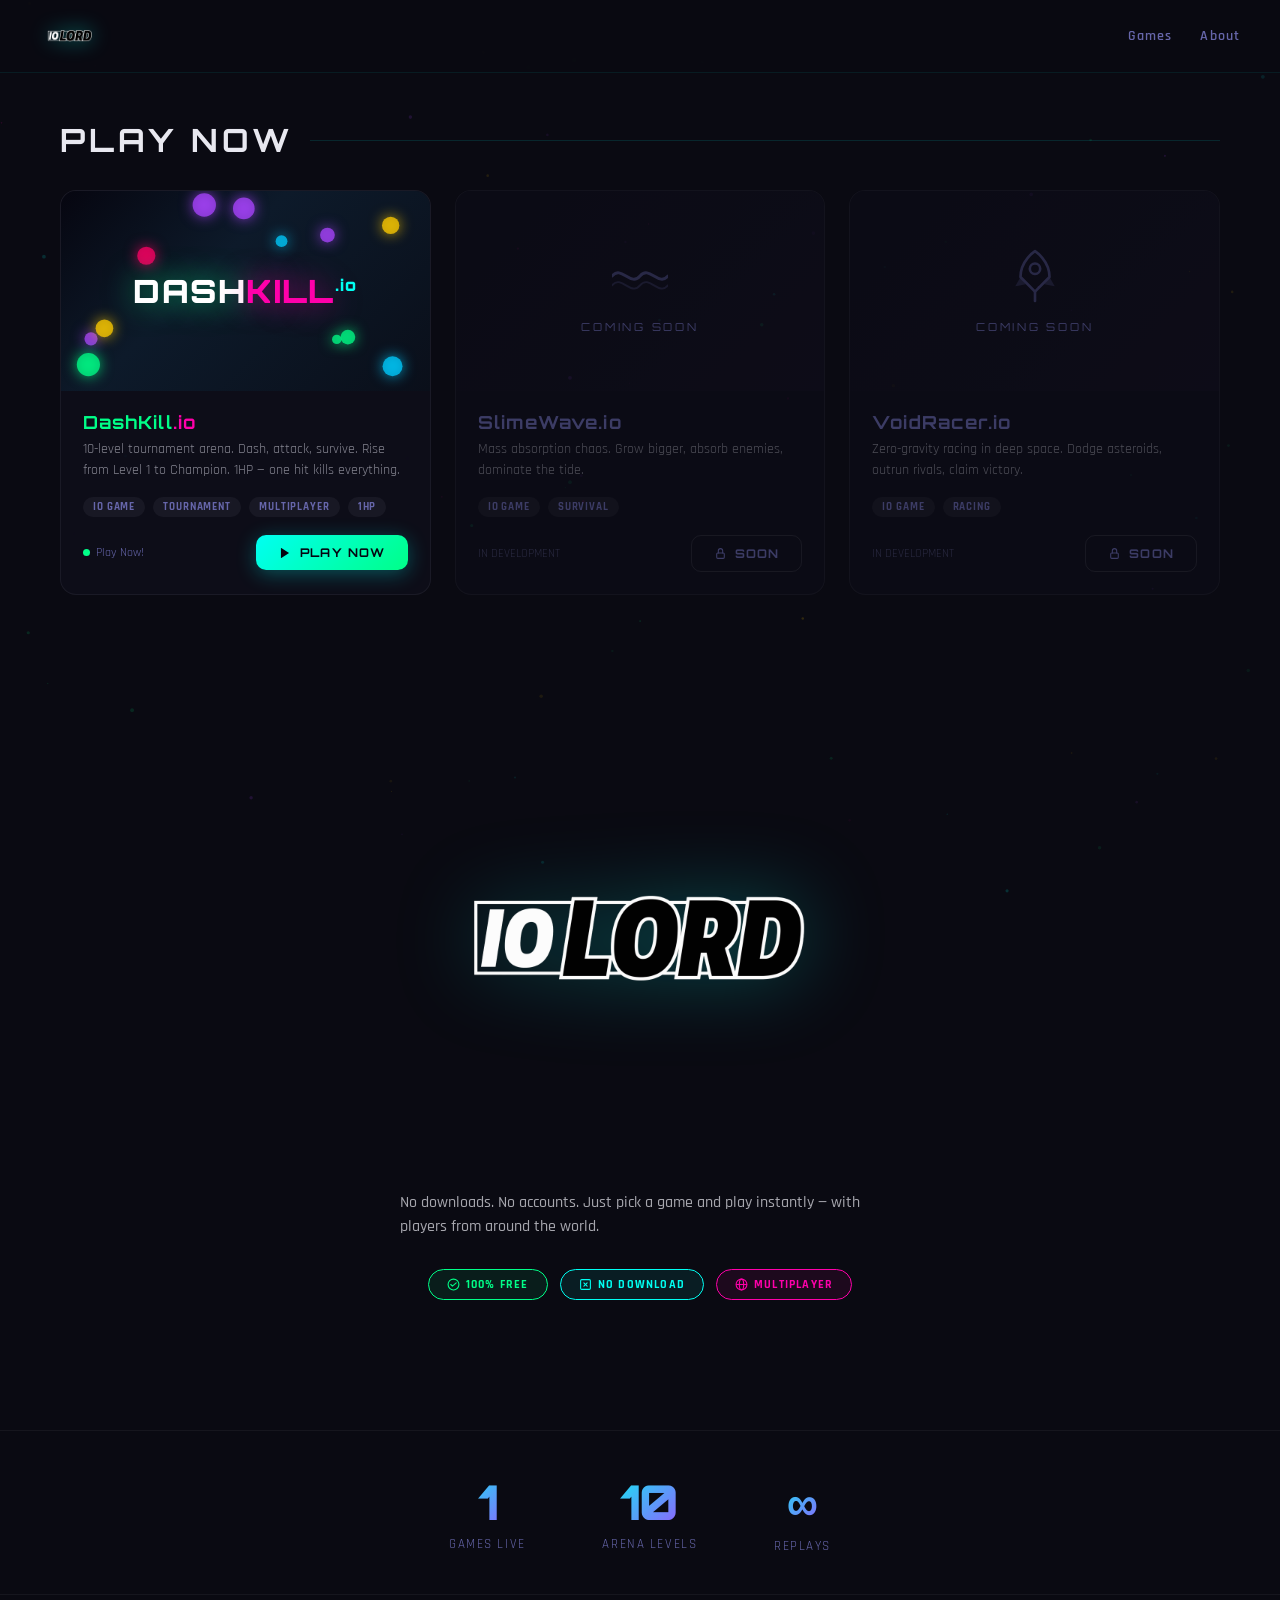
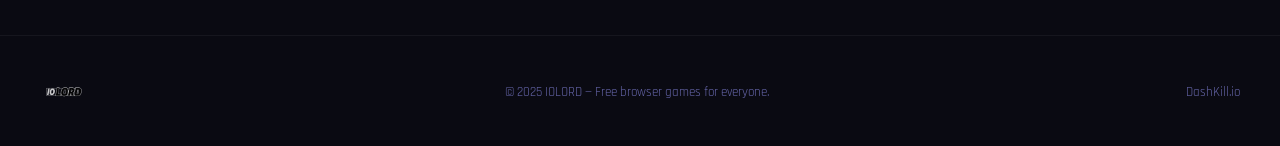
==== index.html @ 4d57cf28 "style: substantially increase logo size since the source image has blank padding and appears too tin" ====
<!DOCTYPE html>
<html lang="en">

<head>
  <meta charset="UTF-8">
  <meta name="viewport" content="width=device-width, initial-scale=1.0">
  <title>IOLORD — Free Browser Games Portal</title>
  <meta name="description"
    content="IOLORD is the ultimate free browser games hub. Play DashKill.io and more epic .io games — no download needed, instant play!">
  <meta name="theme-color" content="#0a0a12">
  <meta property="og:title" content="IOLORD — Free Browser Games Portal">
  <meta property="og:description" content="Play epic .io games free in your browser. No download needed!">
  <meta property="og:type" content="website">
  <link rel="icon"
    href="data:image/svg+xml,<svg xmlns='http://www.w3.org/2000/svg' viewBox='0 0 32 32'><polygon points='4,26 8,12 16,20 24,12 28,26' fill='%23ffcc00' stroke='%23ff9900' stroke-width='1'/><rect x='4' y='26' width='24' height='3' rx='1' fill='%23ffcc00'/></svg>">
  <link rel="preconnect" href="https://fonts.googleapis.com">
  <link rel="preconnect" href="https://fonts.gstatic.com" crossorigin>
  <link
    href="https://fonts.googleapis.com/css2?family=Orbitron:wght@400;700;900&family=Rajdhani:wght@400;500;600;700&display=swap"
    rel="stylesheet">
  <style>
    *,
    *::before,
    *::after {
      margin: 0;
      padding: 0;
      box-sizing: border-box;
    }

    :root {
      --bg: #0a0a12;
      --card-bg: rgba(14, 14, 26, 0.9);
      --cyan: #00fff2;
      --magenta: #ff00aa;
      --gold: #ffcc00;
      --green: #00ff88;
      --purple: #aa44ff;
      --text: #e8e8f0;
      --dim: #6666aa;
      --font-display: 'Orbitron', monospace;
      --font-body: 'Rajdhani', sans-serif;
    }

    html {
      scroll-behavior: smooth;
    }

    body {
      background: var(--bg);
      color: var(--text);
      font-family: var(--font-body);
      min-height: 100vh;
      overflow-x: hidden;
    }

    #bg-canvas {
      position: fixed;
      inset: 0;
      z-index: 0;
      pointer-events: none;
    }

    /* ── NAV ── */
    nav {
      position: fixed;
      top: 0;
      left: 0;
      right: 0;
      z-index: 100;
      display: flex;
      align-items: center;
      justify-content: space-between;
      padding: 16px 40px;
      background: rgba(10, 10, 18, 0.82);
      backdrop-filter: blur(16px);
      border-bottom: 1px solid rgba(0, 255, 242, 0.08);
    }

    .nav-logo {
      display: flex;
      align-items: center;
      gap: 10px;
      font-family: var(--font-display);
      font-size: 20px;
      font-weight: 900;
      letter-spacing: 0.1em;
      color: var(--cyan);
      text-shadow: 0 0 20px rgba(0, 255, 242, 0.4);
    }

    .nav-logo img {
      height: 60px;
      width: auto;
      object-fit: contain;
      filter: drop-shadow(0 0 10px rgba(0, 255, 242, 0.4));
      margin: -10px 0;
    }

    .nav-links {
      display: flex;
      gap: 28px;
    }

    .nav-links a {
      font-family: var(--font-body);
      font-weight: 600;
      font-size: 14px;
      letter-spacing: 0.08em;
      color: var(--dim);
      text-decoration: none;
      transition: color 0.2s;
    }

    .nav-links a:hover {
      color: var(--cyan);
    }

    /* ── MAIN ── */
    main {
      position: relative;
      z-index: 1;
      padding-top: 80px;
    }

    /* ── HERO (Now acts as About section) ── */
    .hero {
      padding: 60px 20px;
      display: flex;
      flex-direction: column;
      align-items: center;
    }

    .hero-icon {
      margin-bottom: 20px;
      animation: float 3s ease-in-out infinite;
    }

    .hero-icon img {
      width: 100%;
      max-width: 450px;
      height: auto;
      object-fit: contain;
      filter: drop-shadow(0 0 40px rgba(0, 255, 242, 0.25));
    }

    @keyframes float {

      0%,
      100% {
        transform: translateY(0);
      }

      50% {
        transform: translateY(-10px);
      }
    }

    /* Removed hero-title since the image contains the wordmark */

    .hero-desc {
      font-size: 16px;
      font-weight: 500;
      color: rgba(232, 232, 240, 0.7);
      max-width: 480px;
      margin: 0 auto 30px;
      line-height: 1.5;
    }

    .hero-badges {
      display: flex;
      gap: 12px;
      justify-content: center;
      flex-wrap: wrap;
      margin-bottom: 30px;
    }

    .badge {
      display: flex;
      align-items: center;
      gap: 6px;
      padding: 7px 18px;
      border-radius: 20px;
      font-size: 12px;
      font-weight: 700;
      letter-spacing: 0.1em;
      border: 1px solid;
    }

    .badge svg {
      width: 13px;
      height: 13px;
      flex-shrink: 0;
    }

    .badge-free {
      border-color: var(--green);
      color: var(--green);
      background: rgba(0, 255, 136, 0.08);
    }

    .badge-no-download {
      border-color: var(--cyan);
      color: var(--cyan);
      background: rgba(0, 255, 242, 0.08);
    }

    .badge-multiplayer {
      border-color: var(--magenta);
      color: var(--magenta);
      background: rgba(255, 0, 170, 0.08);
    }

    .scroll-hint {
      display: none;
      /* Removed scroll hint as games are now visible immediately */
    }

    /* ── STATS ── */
    .stats-bar {
      display: flex;
      justify-content: center;
      gap: clamp(20px, 6vw, 80px);
      padding: 40px 20px;
      border-top: 1px solid rgba(255, 255, 255, 0.05);
      border-bottom: 1px solid rgba(255, 255, 255, 0.05);
      margin-top: 40px;
      margin-bottom: 40px;
    }

    .stat-item {
      text-align: center;
    }

    .stat-num {
      font-family: var(--font-display);
      font-size: clamp(28px, 5vw, 48px);
      font-weight: 900;
      background: linear-gradient(135deg, var(--cyan), var(--purple));
      -webkit-background-clip: text;
      -webkit-text-fill-color: transparent;
      background-clip: text;
    }

    .stat-label {
      font-size: 13px;
      letter-spacing: 0.12em;
      color: var(--dim);
      margin-top: 4px;
    }

    /* ── GAMES SECTION (Now at the top) ── */
    .games-section {
      padding: 40px 20px 60px;
      max-width: 1200px;
      margin: 0 auto;
      position: relative;
      z-index: 2;
    }

    .section-line {
      display: flex;
      align-items: center;
      gap: 16px;
      margin-bottom: 30px;
    }

    .section-line::after {
      content: '';
      flex: 1;
      height: 1px;
      background: rgba(0, 255, 242, 0.12);
    }

    .section-title {
      font-family: var(--font-display);
      font-size: clamp(20px, 4vw, 32px);
      font-weight: 700;
      letter-spacing: 0.12em;
      color: var(--text);
    }

    .games-grid {
      display: grid;
      grid-template-columns: repeat(auto-fill, minmax(320px, 1fr));
      gap: 24px;
    }

    /* ── GAME CARD ── */
    .game-card {
      position: relative;
      background: var(--card-bg);
      border-radius: 16px;
      border: 1px solid rgba(255, 255, 255, 0.06);
      overflow: hidden;
      transition: transform 0.25s, box-shadow 0.25s, border-color 0.25s;
      cursor: pointer;
      text-decoration: none;
      display: block;
    }

    .game-card:hover {
      transform: translateY(-6px) scale(1.01);
      box-shadow: 0 20px 60px rgba(0, 0, 0, 0.6);
    }

    .game-card.active:hover {
      border-color: var(--cyan);
      box-shadow: 0 20px 60px rgba(0, 255, 242, 0.15);
    }

    .game-card.coming-soon {
      opacity: 0.55;
      cursor: default;
      pointer-events: none;
    }

    .card-banner {
      height: 200px;
      position: relative;
      display: flex;
      align-items: center;
      justify-content: center;
      overflow: hidden;
    }

    /* DashKill banner */
    .banner-dashkill {
      background: linear-gradient(135deg, #060610 0%, #0d1a2a 40%, #0a0f1a 100%);
    }

    .banner-dashkill canvas {
      position: absolute;
      inset: 0;
      width: 100%;
      height: 100%;
    }

    .banner-dashkill .banner-title {
      font-family: var(--font-display);
      font-size: 32px;
      font-weight: 900;
      position: relative;
      z-index: 2;
      text-align: center;
      letter-spacing: 0.04em;
    }

    .banner-dashkill .banner-title .dk {
      color: #fff;
      text-shadow: 0 0 30px rgba(0, 255, 136, 0.6);
    }

    .banner-dashkill .banner-title .kill {
      color: var(--magenta);
      text-shadow: 0 0 30px rgba(255, 0, 170, 0.7);
    }

    .banner-dashkill .banner-title .io {
      color: var(--cyan);
      font-size: 16px;
      vertical-align: super;
    }

    /* Coming Soon banners */
    .banner-soon {
      background: linear-gradient(135deg, #0d0d18 0%, #12101e 100%);
      flex-direction: column;
      gap: 16px;
    }

    .banner-soon-icon {
      width: 56px;
      height: 56px;
      opacity: 0.6;
    }

    .banner-soon-label {
      font-family: var(--font-display);
      font-size: 11px;
      letter-spacing: 0.25em;
      color: var(--dim);
    }

    .card-body {
      padding: 20px 22px 22px;
    }

    .card-name {
      font-family: var(--font-display);
      font-size: 18px;
      font-weight: 700;
      letter-spacing: 0.06em;
      margin-bottom: 6px;
    }

    .card-desc {
      font-size: 14px;
      color: rgba(232, 232, 240, 0.55);
      line-height: 1.5;
      margin-bottom: 16px;
    }

    .card-meta {
      display: flex;
      gap: 8px;
      flex-wrap: wrap;
      margin-bottom: 18px;
    }

    .tag {
      font-size: 11px;
      font-weight: 700;
      letter-spacing: 0.08em;
      padding: 3px 10px;
      border-radius: 12px;
      background: rgba(255, 255, 255, 0.05);
      color: var(--dim);
    }

    .card-footer {
      display: flex;
      align-items: center;
      justify-content: space-between;
    }

    .players-online {
      font-size: 12px;
      color: var(--dim);
      display: flex;
      align-items: center;
      gap: 6px;
    }

    .pulse-dot {
      width: 7px;
      height: 7px;
      border-radius: 50%;
      background: var(--green);
      animation: pulseDot 1.5s ease-in-out infinite;
      display: inline-block;
    }

    @keyframes pulseDot {

      0%,
      100% {
        opacity: 1;
        transform: scale(1)
      }

      50% {
        opacity: 0.4;
        transform: scale(0.7)
      }
    }

    .play-btn {
      display: inline-flex;
      align-items: center;
      gap: 8px;
      padding: 10px 22px;
      border-radius: 10px;
      font-family: var(--font-display);
      font-size: 12px;
      font-weight: 700;
      letter-spacing: 0.1em;
      border: none;
      cursor: pointer;
      background: linear-gradient(135deg, var(--cyan), var(--green));
      color: #050510;
      box-shadow: 0 4px 20px rgba(0, 255, 242, 0.3);
      transition: transform 0.15s, box-shadow 0.15s;
      text-decoration: none;
    }

    .play-btn:hover {
      transform: scale(1.05);
      box-shadow: 0 6px 28px rgba(0, 255, 242, 0.5);
    }

    .play-btn svg {
      width: 14px;
      height: 14px;
    }

    .soon-btn {
      display: inline-flex;
      align-items: center;
      gap: 8px;
      padding: 10px 22px;
      border-radius: 10px;
      font-family: var(--font-display);
      font-size: 12px;
      font-weight: 700;
      letter-spacing: 0.1em;
      border: 1px solid rgba(255, 255, 255, 0.1);
      background: transparent;
      color: var(--dim);
    }

    .soon-btn svg {
      width: 13px;
      height: 13px;
    }

    /* ── FOOTER ── */
    footer {
      position: relative;
      z-index: 1;
      border-top: 1px solid rgba(255, 255, 255, 0.05);
      padding: 32px 40px;
      display: flex;
      align-items: center;
      justify-content: space-between;
      font-size: 13px;
      color: var(--dim);
      flex-wrap: wrap;
      gap: 12px;
    }

    .footer-logo {
      display: flex;
      align-items: center;
      gap: 8px;
      font-family: var(--font-display);
      color: var(--cyan);
      font-size: 16px;
      font-weight: 700;
    }

    .footer-logo img {
      height: 48px;
      width: auto;
      object-fit: contain;
      opacity: 0.8;
    }

    .footer-links {
      display: flex;
      gap: 20px;
    }

    .footer-links a {
      color: var(--dim);
      text-decoration: none;
      transition: color 0.2s;
    }

    .footer-links a:hover {
      color: var(--cyan);
    }

    @media (max-width: 640px) {
      nav {
        padding: 14px 20px;
      }

      .nav-links {
        display: none;
      }

      .games-grid {
        grid-template-columns: 1fr;
      }

      .stats-bar {
        gap: 24px;
        flex-wrap: wrap;
      }

      footer {
        flex-direction: column;
        text-align: center;
      }
    }
  </style>
</head>

<body>

  <canvas id="bg-canvas"></canvas>

  <!-- SVG ICON DEFS (reusable) -->
  <svg style="display:none" xmlns="http://www.w3.org/2000/svg">
    <defs>
      <!-- Crown -->
      <symbol id="icon-crown" viewBox="0 0 40 32">
        <polygon points="2,28 8,10 20,22 32,10 38,28" fill="none" stroke="currentColor" stroke-width="2.5"
          stroke-linejoin="round" />
        <rect x="2" y="27" width="36" height="4" rx="2" fill="currentColor" />
        <circle cx="2" cy="10" r="2.5" fill="currentColor" />
        <circle cx="20" cy="4" r="2.5" fill="currentColor" />
        <circle cx="38" cy="10" r="2.5" fill="currentColor" />
      </symbol>
      <!-- Lightning bolt (play) -->
      <symbol id="icon-bolt" viewBox="0 0 24 24">
        <polygon points="13,2 4,14 12,14 11,22 20,10 12,10" fill="currentColor" />
      </symbol>
      <!-- Lock -->
      <symbol id="icon-lock" viewBox="0 0 24 24">
        <rect x="5" y="11" width="14" height="10" rx="2" fill="none" stroke="currentColor" stroke-width="2" />
        <path d="M8 11V7a4 4 0 0 1 8 0v4" fill="none" stroke="currentColor" stroke-width="2" stroke-linecap="round" />
      </symbol>
      <!-- Check (free) -->
      <symbol id="icon-check" viewBox="0 0 24 24">
        <circle cx="12" cy="12" r="10" fill="none" stroke="currentColor" stroke-width="2" />
        <polyline points="7,12 10,15 17,9" fill="none" stroke="currentColor" stroke-width="2.5" stroke-linecap="round"
          stroke-linejoin="round" />
      </symbol>
      <!-- Download arrow  -->
      <symbol id="icon-nodownload" viewBox="0 0 24 24">
        <circle cx="12" cy="12" r="10" fill="none" stroke="currentColor" stroke-width="2" />
        <line x1="8" y1="8" x2="16" y2="16" stroke="currentColor" stroke-width="2.5" stroke-linecap="round" />
        <line x1="16" y1="8" x2="8" y2="16" stroke="currentColor" stroke-width="2.5" stroke-linecap="round" />
      </symbol>
      <!-- Globe (multiplayer) -->
      <symbol id="icon-globe" viewBox="0 0 24 24">
        <circle cx="12" cy="12" r="10" fill="none" stroke="currentColor" stroke-width="2" />
        <ellipse cx="12" cy="12" rx="4" ry="10" fill="none" stroke="currentColor" stroke-width="1.5" />
        <line x1="2" y1="12" x2="22" y2="12" stroke="currentColor" stroke-width="1.5" />
      </symbol>
      <!-- Chevron down -->
      <symbol id="icon-chevron-down" viewBox="0 0 24 24">
        <polyline points="6,9 12,15 18,9" fill="none" stroke="currentColor" stroke-width="2.5" stroke-linecap="round"
          stroke-linejoin="round" />
      </symbol>
      <!-- Wave (slime) -->
      <symbol id="icon-wave" viewBox="0 0 60 40">
        <path d="M0,20 C10,8 20,32 30,20 C40,8 50,32 60,20" fill="none" stroke="currentColor" stroke-width="3"
          stroke-linecap="round" />
        <path d="M0,30 C10,18 20,42 30,30 C40,18 50,42 60,30" fill="none" stroke="currentColor" stroke-width="2"
          stroke-linecap="round" opacity="0.5" />
      </symbol>
      <!-- Rocket (void) -->
      <symbol id="icon-rocket" viewBox="0 0 40 50">
        <path d="M20,4 C20,4 32,12 32,28 L20,40 L8,28 C8,12 20,4 20,4Z" fill="none" stroke="currentColor"
          stroke-width="2.5" stroke-linejoin="round" />
        <circle cx="20" cy="20" r="5" fill="none" stroke="currentColor" stroke-width="2" />
        <path d="M8,28 L2,36 L12,34Z" fill="currentColor" opacity="0.6" />
        <path d="M32,28 L38,36 L28,34Z" fill="currentColor" opacity="0.6" />
        <line x1="20" y1="40" x2="20" y2="48" stroke="currentColor" stroke-width="2.5" stroke-linecap="round" />
      </symbol>
    </defs>
  </svg>

  <!-- NAV -->
  <nav>
    <div class="nav-logo">
      <img src="assets/iolord-logo-nobg.png" alt="IOLORD">
    </div>
    <div class="nav-links">
      <a href="#games">Games</a>
      <a href="#about">About</a>
    </div>
  </nav>

  <main>
    <!-- GAMES (Moved up to be immediately visible) -->
    <section class="games-section" id="games">
      <div class="section-line">
        <h2 class="section-title">PLAY NOW</h2>
      </div>

      <div class="games-grid">
        <!-- DashKill Card -->
        <a class="game-card active" href="https://dashkill.iolord.com" target="_blank" rel="noopener">
          <div class="card-banner banner-dashkill">
            <canvas id="dk-canvas"></canvas>
            <div class="banner-title">
              <span class="dk">DASH</span><span class="kill">KILL</span><span class="io">.io</span>
            </div>
          </div>
          <div class="card-body">
            <div class="card-name" style="color:#00ff88;">DashKill<span style="color:#ff00aa">.io</span></div>
            <div class="card-desc">10-level tournament arena. Dash, attack, survive. Rise from Level 1 to Champion. 1HP
              — one hit kills everything.</div>
            <div class="card-meta">
              <span class="tag">IO GAME</span>
              <span class="tag">TOURNAMENT</span>
              <span class="tag">MULTIPLAYER</span>
              <span class="tag">1HP</span>
            </div>
            <div class="card-footer">
              <div class="players-online">
                <span class="pulse-dot"></span>
                <span id="dk-online">Loading...</span>
              </div>
              <span class="play-btn">
                <svg viewBox="0 0 24 24" fill="currentColor">
                  <polygon points="5,3 19,12 5,21" />
                </svg>
                PLAY NOW
              </span>
            </div>
          </div>
        </a>

        <!-- Coming Soon: SlimeWave -->
        <div class="game-card coming-soon">
          <div class="card-banner banner-soon">
            <svg class="banner-soon-icon" viewBox="0 0 60 40" fill="none" stroke="#6666aa" stroke-width="3"
              stroke-linecap="round">
              <path d="M0,20 C10,8 20,32 30,20 C40,8 50,32 60,20" />
              <path d="M0,30 C10,18 20,42 30,30 C40,18 50,42 60,30" stroke-width="2" opacity="0.5" />
            </svg>
            <div class="banner-soon-label">COMING SOON</div>
          </div>
          <div class="card-body">
            <div class="card-name" style="color:#6666aa">SlimeWave.io</div>
            <div class="card-desc">Mass absorption chaos. Grow bigger, absorb enemies, dominate the tide.</div>
            <div class="card-meta">
              <span class="tag">IO GAME</span>
              <span class="tag">SURVIVAL</span>
            </div>
            <div class="card-footer">
              <div class="players-online" style="color:#444466">IN DEVELOPMENT</div>
              <span class="soon-btn">
                <svg viewBox="0 0 24 24" fill="none" stroke="currentColor" stroke-width="2">
                  <rect x="5" y="11" width="14" height="10" rx="2" />
                  <path d="M8 11V7a4 4 0 0 1 8 0v4" stroke-linecap="round" />
                </svg>
                SOON
              </span>
            </div>
          </div>
        </div>

        <!-- Coming Soon: VoidRacer -->
        <div class="game-card coming-soon">
          <div class="card-banner banner-soon">
            <svg class="banner-soon-icon" viewBox="0 0 40 54" fill="none" stroke="#6666aa" stroke-width="2.5"
              stroke-linejoin="round" stroke-linecap="round">
              <path d="M20,3 C20,3 34,12 34,28 L20,42 L6,28 C6,12 20,3 20,3Z" />
              <circle cx="20" cy="20" r="5" />
              <path d="M6,28 L1,37 L11,35Z" fill="#6666aa" opacity="0.5" stroke="none" />
              <path d="M34,28 L39,37 L29,35Z" fill="#6666aa" opacity="0.5" stroke="none" />
              <line x1="20" y1="42" x2="20" y2="51" />
            </svg>
            <div class="banner-soon-label">COMING SOON</div>
          </div>
          <div class="card-body">
            <div class="card-name" style="color:#6666aa">VoidRacer.io</div>
            <div class="card-desc">Zero-gravity racing in deep space. Dodge asteroids, outrun rivals, claim victory.
            </div>
            <div class="card-meta">
              <span class="tag">IO GAME</span>
              <span class="tag">RACING</span>
            </div>
            <div class="card-footer">
              <div class="players-online" style="color:#444466">IN DEVELOPMENT</div>
              <span class="soon-btn">
                <svg viewBox="0 0 24 24" fill="none" stroke="currentColor" stroke-width="2">
                  <rect x="5" y="11" width="14" height="10" rx="2" />
                  <path d="M8 11V7a4 4 0 0 1 8 0v4" stroke-linecap="round" />
                </svg>
                SOON
              </span>
            </div>
          </div>
        </div>

      </div>
    </section>


    <!-- HERO -->
    <section class="hero" id="about">
      <div class="hero-icon">
        <img src="assets/iolord-logo-nobg.png" alt="IOLORD">
      </div>
      <p class="hero-desc">No downloads. No accounts. Just pick a game and play instantly — with players from around the
        world.</p>

      <div class="hero-badges">
        <span class="badge badge-free">
          <svg viewBox="0 0 24 24" fill="none" stroke="currentColor" stroke-width="2">
            <circle cx="12" cy="12" r="10" />
            <polyline points="7,12 10,15 17,9" stroke-linecap="round" stroke-linejoin="round" />
          </svg>
          100% FREE
        </span>
        <span class="badge badge-no-download">
          <svg viewBox="0 0 24 24" fill="none" stroke="currentColor" stroke-width="2">
            <rect x="3" y="3" width="18" height="18" rx="2" />
            <line x1="9" y1="9" x2="15" y2="15" stroke-linecap="round" />
            <line x1="15" y1="9" x2="9" y2="15" stroke-linecap="round" />
          </svg>
          NO DOWNLOAD
        </span>
        <span class="badge badge-multiplayer">
          <svg viewBox="0 0 24 24" fill="none" stroke="currentColor" stroke-width="2">
            <circle cx="12" cy="12" r="10" />
            <ellipse cx="12" cy="12" rx="4" ry="10" />
            <line x1="2" y1="12" x2="22" y2="12" />
          </svg>
          MULTIPLAYER
        </span>
      </div>

    </section>


    <!-- STATS (Moved below games) -->
    <div class="stats-bar">
      <div class="stat-item">
        <div class="stat-num">1</div>
        <div class="stat-label">GAMES LIVE</div>
      </div>
      <div class="stat-item">
        <div class="stat-num">10</div>
        <div class="stat-label">ARENA LEVELS</div>
      </div>
      <div class="stat-item">
        <div class="stat-num">∞</div>
        <div class="stat-label">REPLAYS</div>
      </div>
    </div>
  </main>

  <footer>
    <div class="footer-logo">
      <img src="assets/iolord-logo-nobg.png" alt="IOLORD">
    </div>
    <div>© 2025 IOLORD — Free browser games for everyone.</div>
    <div class="footer-links">
      <a href="https://dashkill-io.onrender.com" target="_blank" rel="noopener">DashKill.io</a>
    </div>
  </footer>

  <script>
    // ── BACKGROUND PARTICLE CANVAS ──
    (function () {
      const canvas = document.getElementById('bg-canvas');
      const ctx = canvas.getContext('2d');
      let W, H, particles = [];
      function resize() { W = canvas.width = window.innerWidth; H = canvas.height = window.innerHeight; }
      function mkP() {
        return { x: Math.random() * W, y: Math.random() * H, vx: (Math.random() - 0.5) * 0.3, vy: (Math.random() - 0.5) * 0.3, r: 0.5 + Math.random() * 1.5, a: 0.04 + Math.random() * 0.12, c: ['#00fff2', '#ff00aa', '#aa44ff', '#00ff88', '#ffcc00'][Math.floor(Math.random() * 5)] };
      }
      function init() { resize(); particles = Array.from({ length: 80 }, mkP); }
      function draw() {
        ctx.clearRect(0, 0, W, H);
        for (const p of particles) {
          p.x += p.vx; p.y += p.vy;
          if (p.x < 0) p.x = W; if (p.x > W) p.x = 0; if (p.y < 0) p.y = H; if (p.y > H) p.y = 0;
          ctx.globalAlpha = p.a; ctx.fillStyle = p.c;
          ctx.beginPath(); ctx.arc(p.x, p.y, p.r, 0, Math.PI * 2); ctx.fill();
        }
        ctx.globalAlpha = 1;
        requestAnimationFrame(draw);
      }
      window.addEventListener('resize', resize);
      init(); draw();
    })();

    // ── DASHKILL CARD ANIMATION ──
    (function () {
      const canvas = document.getElementById('dk-canvas');
      if (!canvas) return;
      const ctx = canvas.getContext('2d');
      let dots = [];
      function resize() { canvas.width = canvas.offsetWidth; canvas.height = canvas.offsetHeight; }
      function init() {
        resize();
        dots = Array.from({ length: 12 }, () => ({
          x: Math.random() * canvas.width, y: Math.random() * canvas.height,
          r: 4 + Math.random() * 8, vx: (Math.random() - 0.5) * 1.5, vy: (Math.random() - 0.5) * 1.5,
          c: ['#00ff88', '#ff0066', '#00ccff', '#ffcc00', '#aa44ff'][Math.floor(Math.random() * 5)]
        }));
      }
      function draw() {
        ctx.clearRect(0, 0, canvas.width, canvas.height);
        for (const d of dots) {
          d.x += d.vx; d.y += d.vy;
          if (d.x < 0 || d.x > canvas.width) d.vx *= -1;
          if (d.y < 0 || d.y > canvas.height) d.vy *= -1;
          ctx.globalAlpha = 0.75; ctx.fillStyle = d.c;
          ctx.shadowBlur = 14; ctx.shadowColor = d.c;
          ctx.beginPath(); ctx.arc(d.x, d.y, d.r, 0, Math.PI * 2); ctx.fill();
          ctx.shadowBlur = 0;
        }
        ctx.globalAlpha = 1;
        requestAnimationFrame(draw);
      }
      init(); draw();
      window.addEventListener('resize', resize);
    })();

    // ── LIVE PLAYER COUNT ──
    (function () {
      const el = document.getElementById('dk-online');
      async function fetchCount() {
        try {
          const res = await fetch('https://dashkill.iolord.com/health', { signal: AbortSignal.timeout(4000) });
          const data = await res.json();
          el.textContent = `${data.players || 0} Playing Now`;
        } catch { el.textContent = 'Play Now!'; }
      }
      fetchCount();
      setInterval(fetchCount, 30000);
    })();
  </script>

</body>

</html>
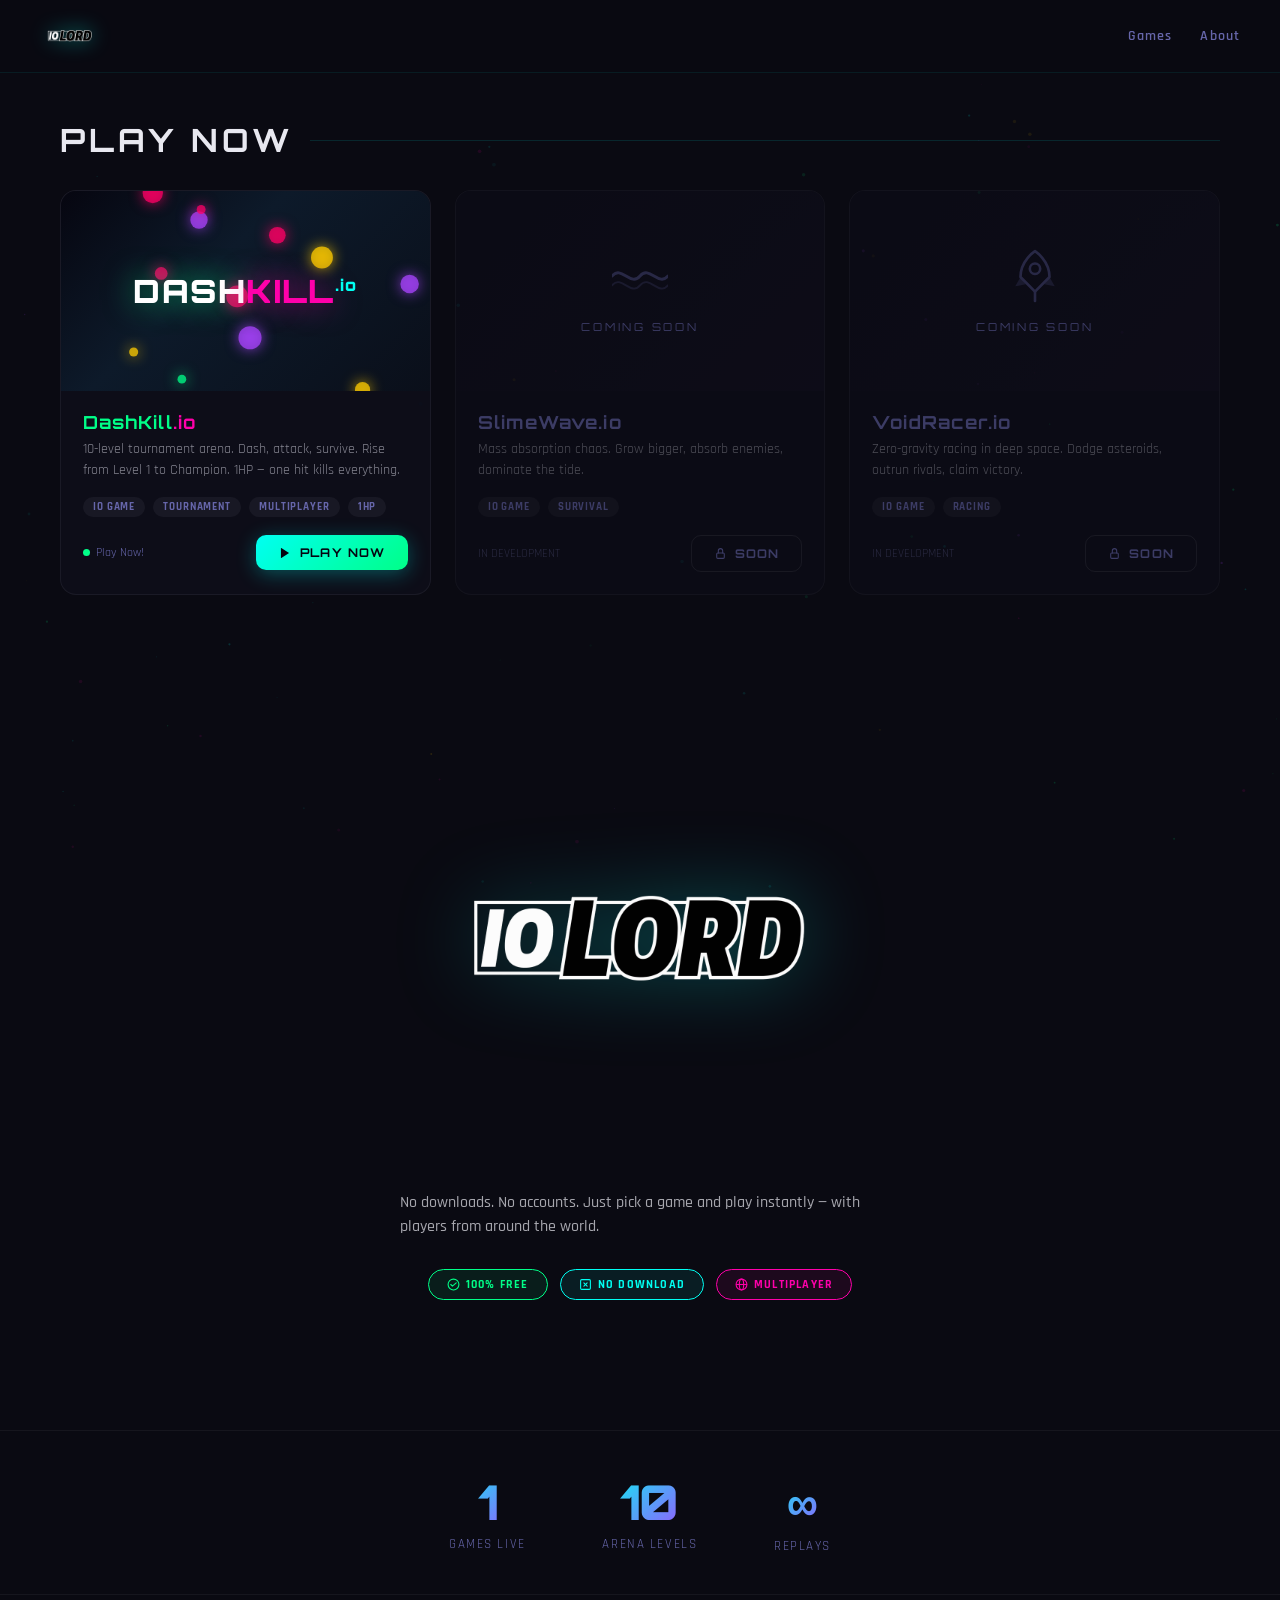
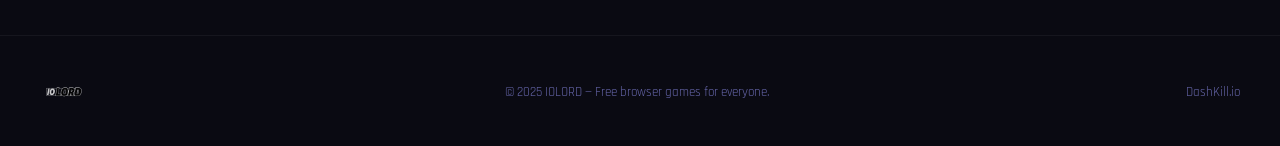
==== commit 1051c365: "feat: complete SEO overhaul with WebSite structured JSON-LD data, robots.txt, sitemap.xml, canonical" ====
--- a/index.html
+++ b/index.html
@@ -4,13 +4,52 @@
 <head>
   <meta charset="UTF-8">
   <meta name="viewport" content="width=device-width, initial-scale=1.0">
-  <title>IOLORD — Free Browser Games Portal</title>
+  <title>IOLORD — Free Browser Games Portal | Play Top .IO Games Unblocked</title>
   <meta name="description"
-    content="IOLORD is the ultimate free browser games hub. Play DashKill.io and more epic .io games — no download needed, instant play!">
+    content="IOLORD is the ultimate free browser games hub. Play DashKill.io and top multiplayer .io games unblocked. No download needed, instant play from anywhere!">
+  <meta name="keywords"
+    content="io games, free browser games, unblocked games, multiplayer games, online games, dashkill, iolord, play games for free, no download games, web games">
+  <meta name="author" content="IOLORD">
+  <meta name="robots" content="index, follow">
+  <link rel="canonical" href="https://www.iolord.com/">
+
   <meta name="theme-color" content="#0a0a12">
-  <meta property="og:title" content="IOLORD — Free Browser Games Portal">
-  <meta property="og:description" content="Play epic .io games free in your browser. No download needed!">
+
+  <!-- Open Graph -->
+  <meta property="og:title" content="IOLORD — Play Top Free Browser .IO Games">
+  <meta property="og:description"
+    content="Play epic .io games free in your browser. No download needed! Featuring the hit game DashKill.io.">
   <meta property="og:type" content="website">
+  <meta property="og:url" content="https://www.iolord.com/">
+  <meta property="og:image" content="https://www.iolord.com/assets/iolord-logo-nobg.png">
+  <meta property="og:site_name" content="IOLORD">
+
+  <!-- Twitter Card -->
+  <meta name="twitter:card" content="summary_large_image">
+  <meta name="twitter:title" content="IOLORD — Free Browser Games Portal">
+  <meta name="twitter:description"
+    content="Play epic .io games free in your browser. No download needed! Featuring the hit game DashKill.io.">
+  <meta name="twitter:image" content="https://www.iolord.com/assets/iolord-logo-nobg.png">
+
+  <!-- JSON-LD Structured Data -->
+  <script type="application/ld+json">
+  {
+    "@context": "https://schema.org",
+    "@type": "WebSite",
+    "name": "IOLORD",
+    "url": "https://www.iolord.com/",
+    "description": "IOLORD is the ultimate free browser games hub. Play DashKill.io and top multiplayer .io games unblocked. No download needed, instant play from anywhere!",
+    "publisher": {
+      "@type": "Organization",
+      "name": "IOLORD",
+      "logo": {
+        "@type": "ImageObject",
+        "url": "https://www.iolord.com/assets/iolord-logo-nobg.png"
+      }
+    }
+  }
+  </script>
+
   <link rel="icon"
     href="data:image/svg+xml,<svg xmlns='http://www.w3.org/2000/svg' viewBox='0 0 32 32'><polygon points='4,26 8,12 16,20 24,12 28,26' fill='%23ffcc00' stroke='%23ff9900' stroke-width='1'/><rect x='4' y='26' width='24' height='3' rx='1' fill='%23ffcc00'/></svg>">
   <link rel="preconnect" href="https://fonts.googleapis.com">
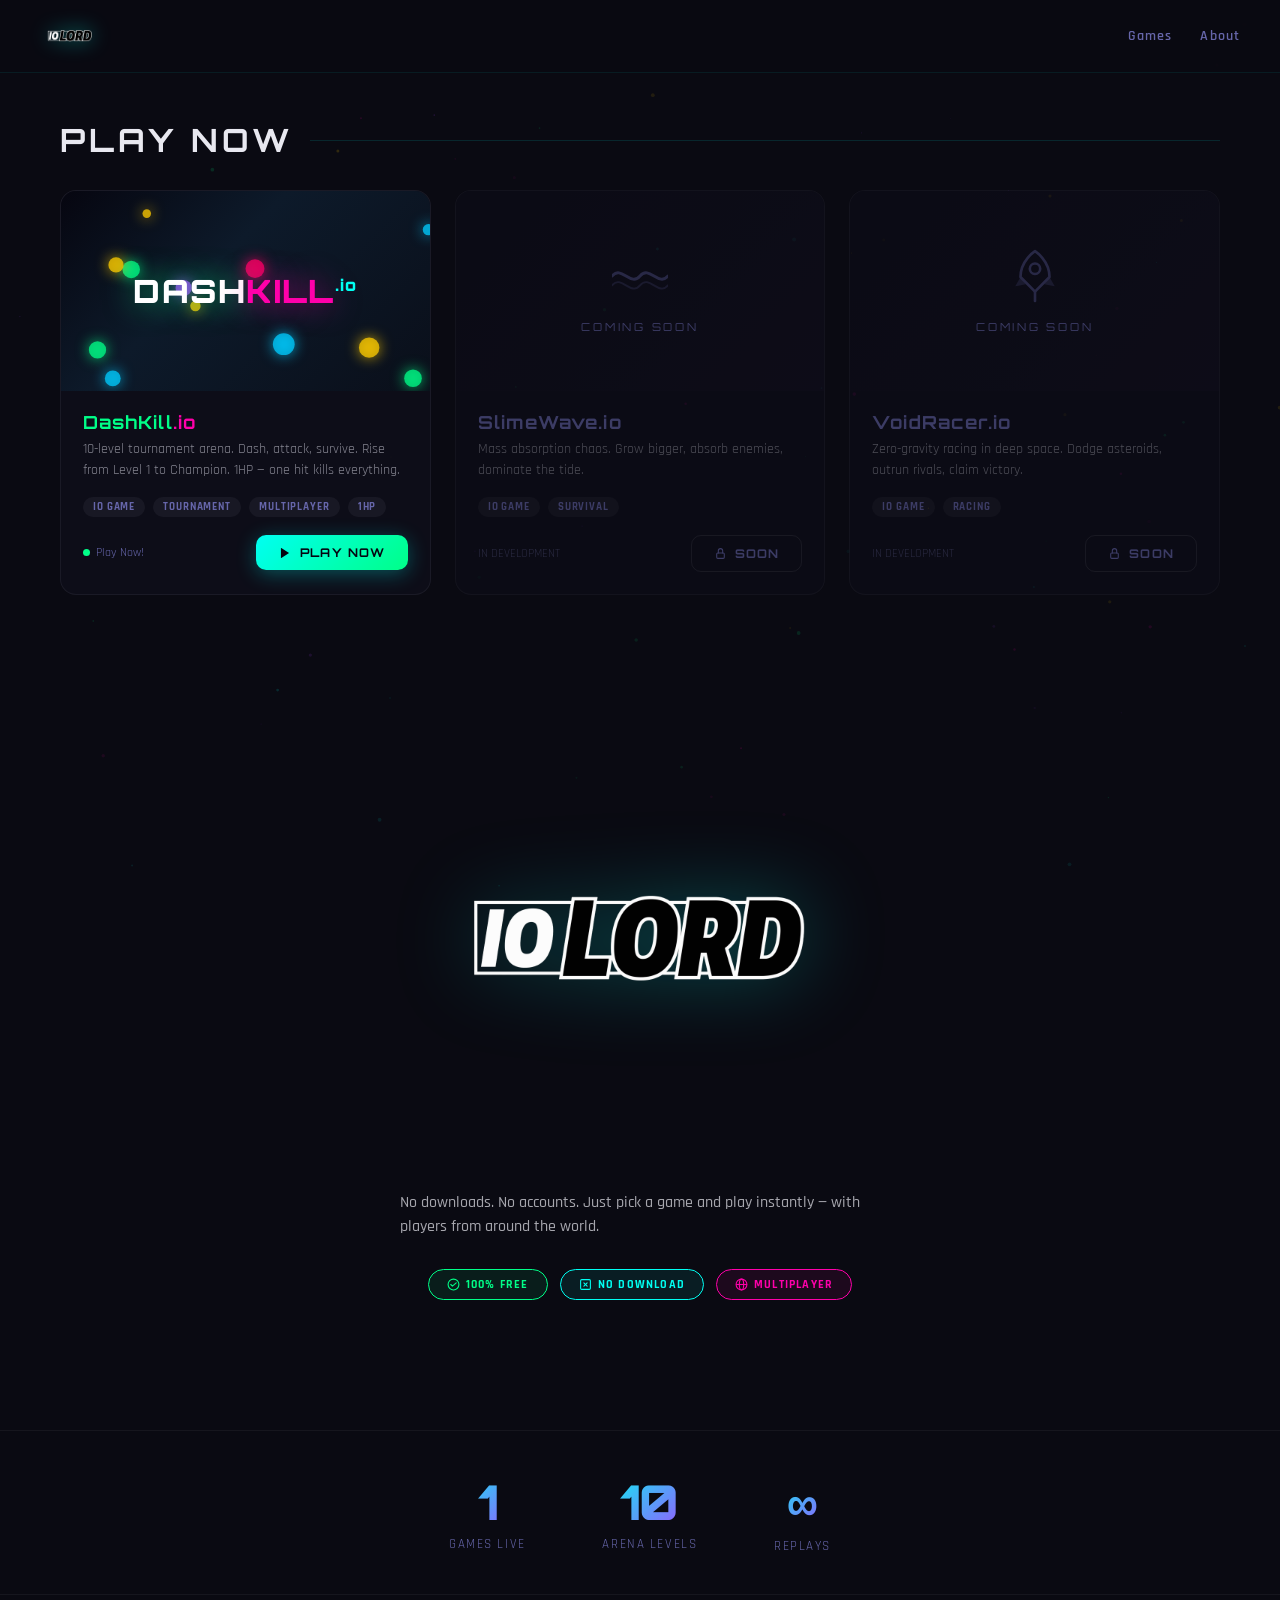
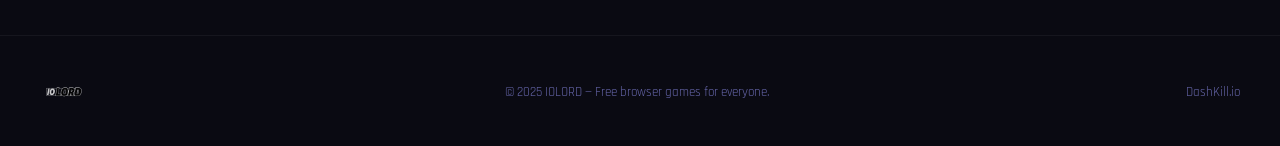
==== commit 87f52c04: "feat: added google site verification meta tag" ====
--- a/index.html
+++ b/index.html
@@ -11,6 +11,7 @@
     content="io games, free browser games, unblocked games, multiplayer games, online games, dashkill, iolord, play games for free, no download games, web games">
   <meta name="author" content="IOLORD">
   <meta name="robots" content="index, follow">
+  <meta name="google-site-verification" content="uNfcYH1gTpimBcSsahIhzKdi7d7S3yMFPvyALVq6-FE" />
   <link rel="canonical" href="https://www.iolord.com/">
 
   <meta name="theme-color" content="#0a0a12">
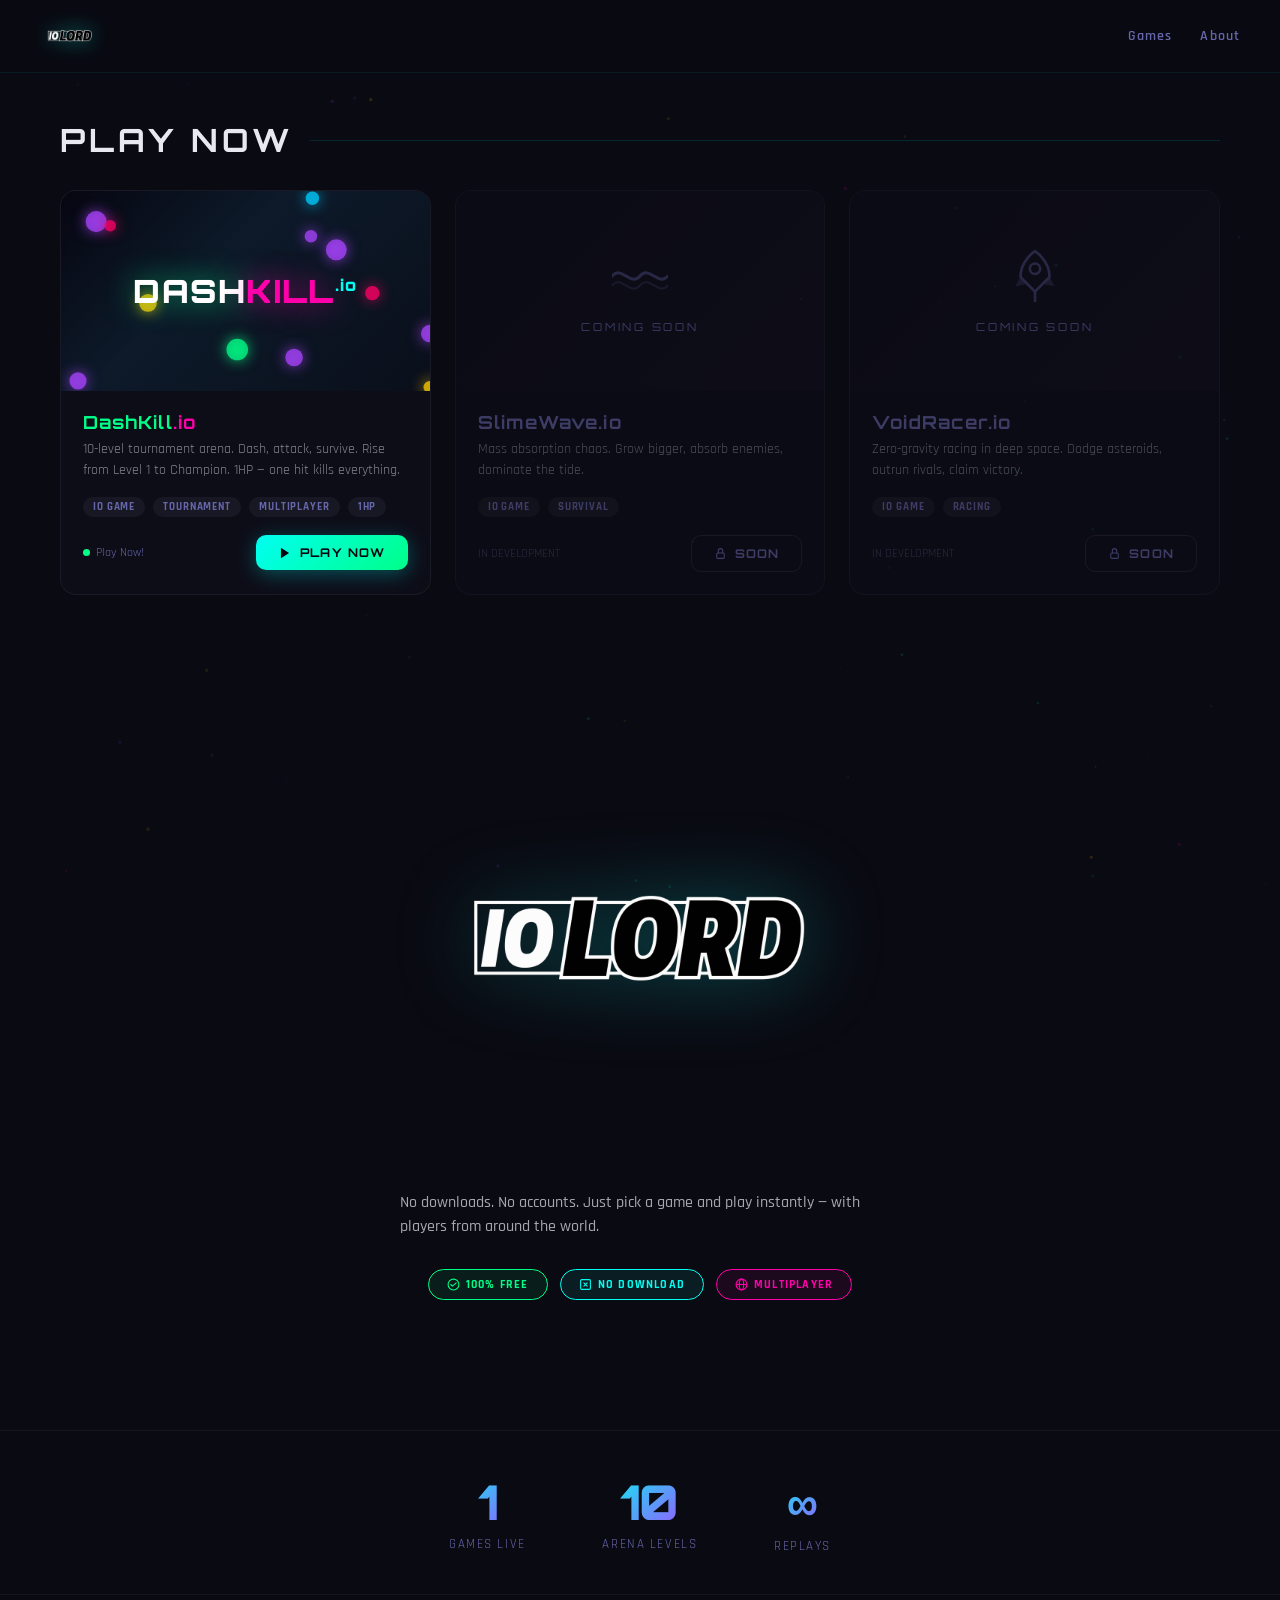
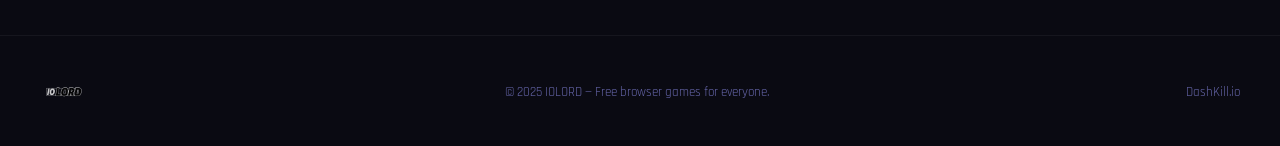
==== commit 2babe62c: "feat: added fully optimized SVG favicon external file to ensure indexability by web crawlers like go" ====
--- a/index.html
+++ b/index.html
@@ -51,8 +51,8 @@
   }
   </script>
 
-  <link rel="icon"
-    href="data:image/svg+xml,<svg xmlns='http://www.w3.org/2000/svg' viewBox='0 0 32 32'><polygon points='4,26 8,12 16,20 24,12 28,26' fill='%23ffcc00' stroke='%23ff9900' stroke-width='1'/><rect x='4' y='26' width='24' height='3' rx='1' fill='%23ffcc00'/></svg>">
+  <link rel="icon" href="/favicon.svg" type="image/svg+xml">
+  <link rel="apple-touch-icon" href="/assets/iolord-logo-nobg.png">
   <link rel="preconnect" href="https://fonts.googleapis.com">
   <link rel="preconnect" href="https://fonts.gstatic.com" crossorigin>
   <link
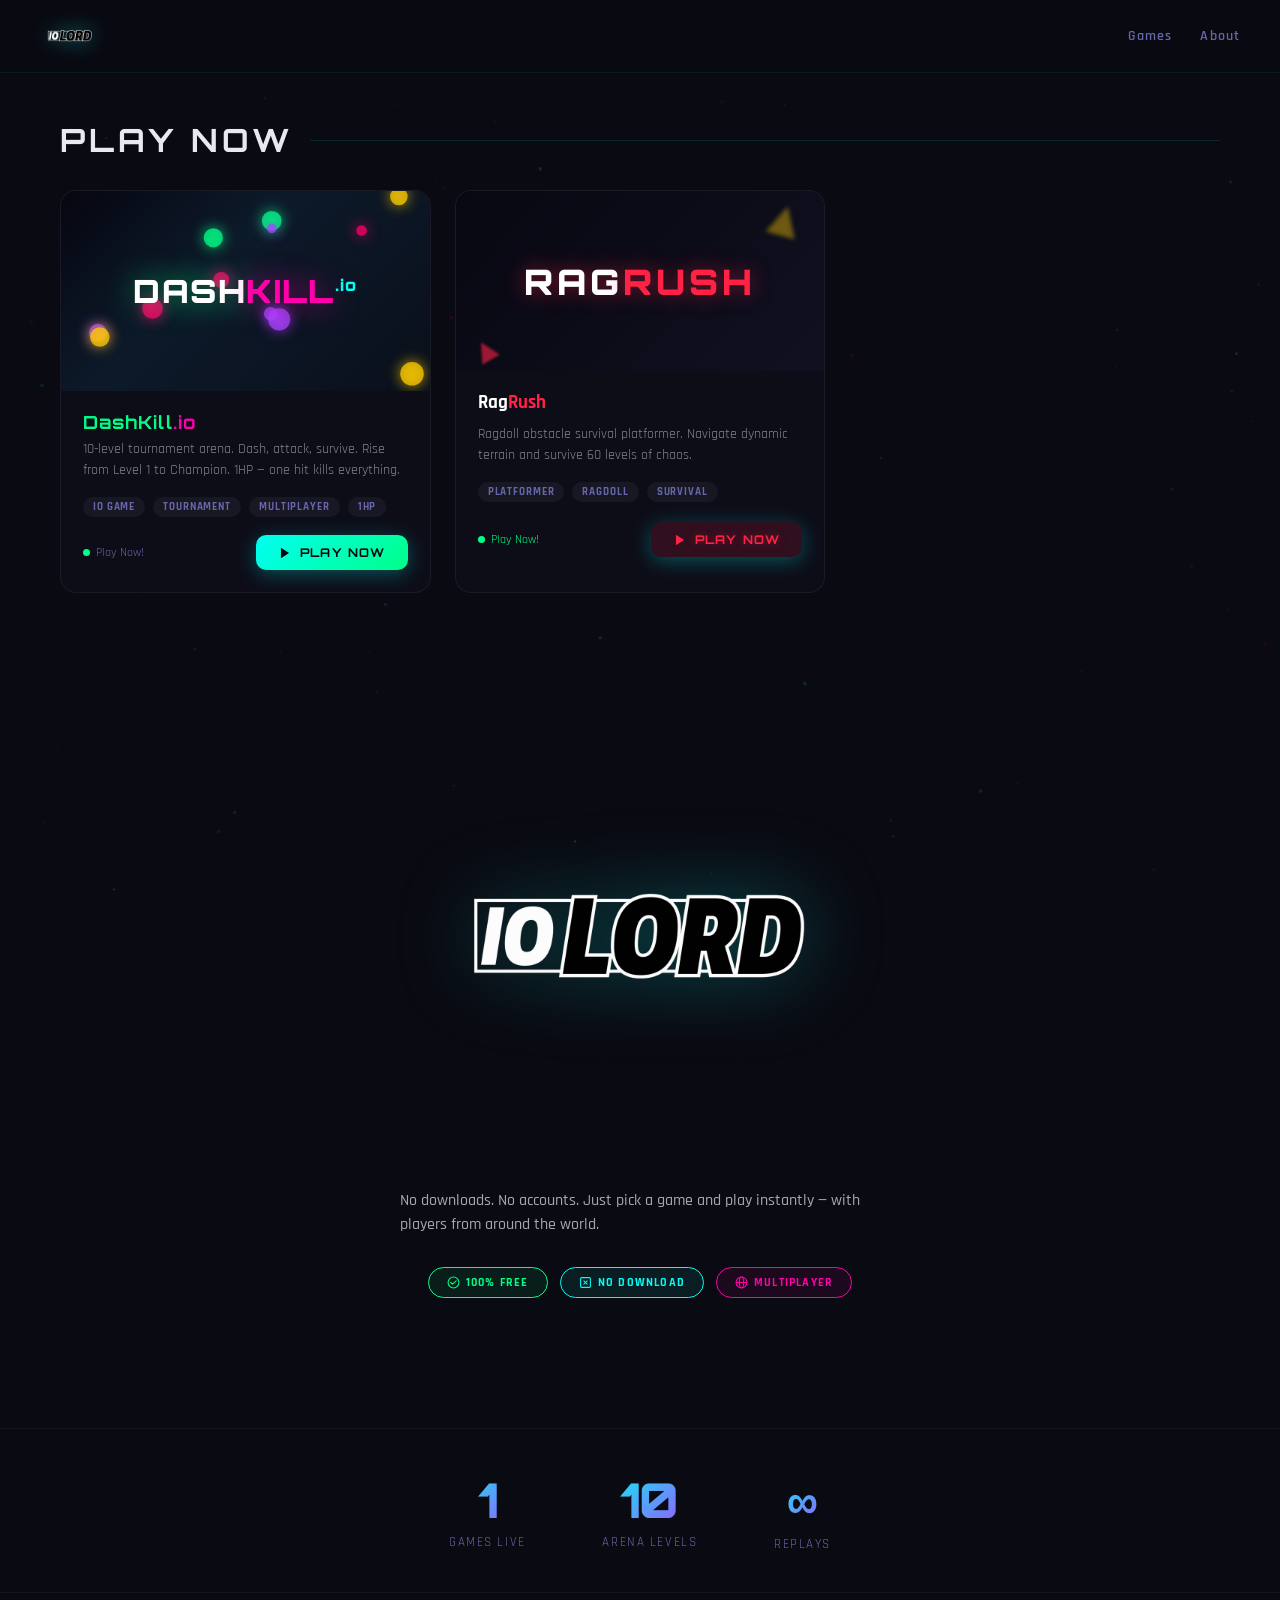
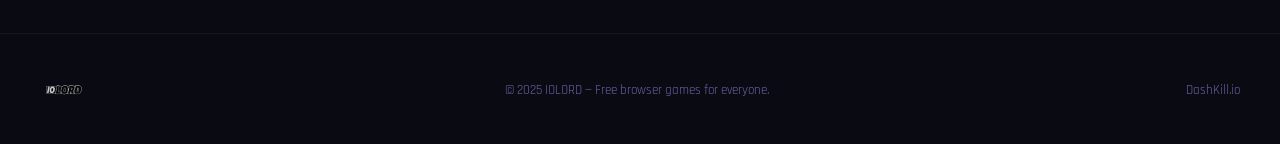
==== commit 82465255: "Add RagRush game card to homepage" ====
--- a/index.html
+++ b/index.html
@@ -735,71 +735,39 @@
           </div>
         </a>
 
-        <!-- Coming Soon: SlimeWave -->
-        <div class="game-card coming-soon">
-          <div class="card-banner banner-soon">
-            <svg class="banner-soon-icon" viewBox="0 0 60 40" fill="none" stroke="#6666aa" stroke-width="3"
-              stroke-linecap="round">
-              <path d="M0,20 C10,8 20,32 30,20 C40,8 50,32 60,20" />
-              <path d="M0,30 C10,18 20,42 30,30 C40,18 50,42 60,30" stroke-width="2" opacity="0.5" />
-            </svg>
-            <div class="banner-soon-label">COMING SOON</div>
+                <!-- RagRush Game Card -->
+        <a href="https://ragrush.iolord.com" target="_blank" class="game-card" style="text-decoration: none; cursor: pointer;">
+          <div class="card-banner" style="background: linear-gradient(135deg, #080812, #101020); position: relative; overflow: hidden; padding: 20px; display: flex; align-items: center; justify-content: center; height: 180px;">
+            <h3 style="font-family: 'Orbitron', monospace; font-size: 2.2rem; font-weight: 900; letter-spacing: 4px; color: #fff; margin: 0; text-shadow: 0 0 20px rgba(255, 34, 68, 0.5);">
+              RAG<span style="color: #ff2244;">RUSH</span>
+            </h3>
+            <div style="position: absolute; bottom: 10px; left: 20px; width: 0; height: 0; border-left: 10px solid transparent; border-right: 10px solid transparent; border-bottom: 20px solid #ff2244; transform: rotate(-30deg); opacity: 0.6; filter: blur(1px);"></div>
+            <div style="position: absolute; top: 15px; right: 25px; width: 0; height: 0; border-left: 15px solid transparent; border-right: 15px solid transparent; border-bottom: 30px solid #ffcc00; transform: rotate(15deg); opacity: 0.4; filter: blur(2px);"></div>
           </div>
           <div class="card-body">
-            <div class="card-name" style="color:#6666aa">SlimeWave.io</div>
-            <div class="card-desc">Mass absorption chaos. Grow bigger, absorb enemies, dominate the tide.</div>
-            <div class="card-meta">
-              <span class="tag">IO GAME</span>
+            <h3 class="card-title" style="margin:0;">
+              <span style="color:#fff;">Rag</span><span style="color:#ff2244;">Rush</span>
+            </h3>
+            <div class="card-desc" style="margin-top:10px;">Ragdoll obstacle survival platformer. Navigate dynamic terrain and survive 60 levels of chaos.</div>
+            <div class="card-meta" style="margin-top:10px;">
+              <span class="tag">PLATFORMER</span>
+              <span class="tag">RAGDOLL</span>
               <span class="tag">SURVIVAL</span>
             </div>
-            <div class="card-footer">
-              <div class="players-online" style="color:#444466">IN DEVELOPMENT</div>
-              <span class="soon-btn">
-                <svg viewBox="0 0 24 24" fill="none" stroke="currentColor" stroke-width="2">
-                  <rect x="5" y="11" width="14" height="10" rx="2" />
-                  <path d="M8 11V7a4 4 0 0 1 8 0v4" stroke-linecap="round" />
+            <div class="card-footer" style="margin-top:20px;">
+              <div class="players-online">
+                <span class="pulse-dot"></span>
+                <span style="color:#00ff88;">Play Now!</span>
+              </div>
+              <span class="play-btn" style="background: rgba(255, 34, 68, 0.15); color: #ff2244; border-color: rgba(255, 34, 68, 0.4); text-shadow: 0 0 10px rgba(255, 34, 68, 0.4);">
+                <svg viewBox="0 0 24 24" fill="currentColor">
+                  <polygon points="5,3 19,12 5,21" />
                 </svg>
-                SOON
+                PLAY NOW
               </span>
             </div>
           </div>
-        </div>
-
-        <!-- Coming Soon: VoidRacer -->
-        <div class="game-card coming-soon">
-          <div class="card-banner banner-soon">
-            <svg class="banner-soon-icon" viewBox="0 0 40 54" fill="none" stroke="#6666aa" stroke-width="2.5"
-              stroke-linejoin="round" stroke-linecap="round">
-              <path d="M20,3 C20,3 34,12 34,28 L20,42 L6,28 C6,12 20,3 20,3Z" />
-              <circle cx="20" cy="20" r="5" />
-              <path d="M6,28 L1,37 L11,35Z" fill="#6666aa" opacity="0.5" stroke="none" />
-              <path d="M34,28 L39,37 L29,35Z" fill="#6666aa" opacity="0.5" stroke="none" />
-              <line x1="20" y1="42" x2="20" y2="51" />
-            </svg>
-            <div class="banner-soon-label">COMING SOON</div>
-          </div>
-          <div class="card-body">
-            <div class="card-name" style="color:#6666aa">VoidRacer.io</div>
-            <div class="card-desc">Zero-gravity racing in deep space. Dodge asteroids, outrun rivals, claim victory.
-            </div>
-            <div class="card-meta">
-              <span class="tag">IO GAME</span>
-              <span class="tag">RACING</span>
-            </div>
-            <div class="card-footer">
-              <div class="players-online" style="color:#444466">IN DEVELOPMENT</div>
-              <span class="soon-btn">
-                <svg viewBox="0 0 24 24" fill="none" stroke="currentColor" stroke-width="2">
-                  <rect x="5" y="11" width="14" height="10" rx="2" />
-                  <path d="M8 11V7a4 4 0 0 1 8 0v4" stroke-linecap="round" />
-                </svg>
-                SOON
-              </span>
-            </div>
-          </div>
-        </div>
-
-      </div>
+        </a>
     </section>
 
 
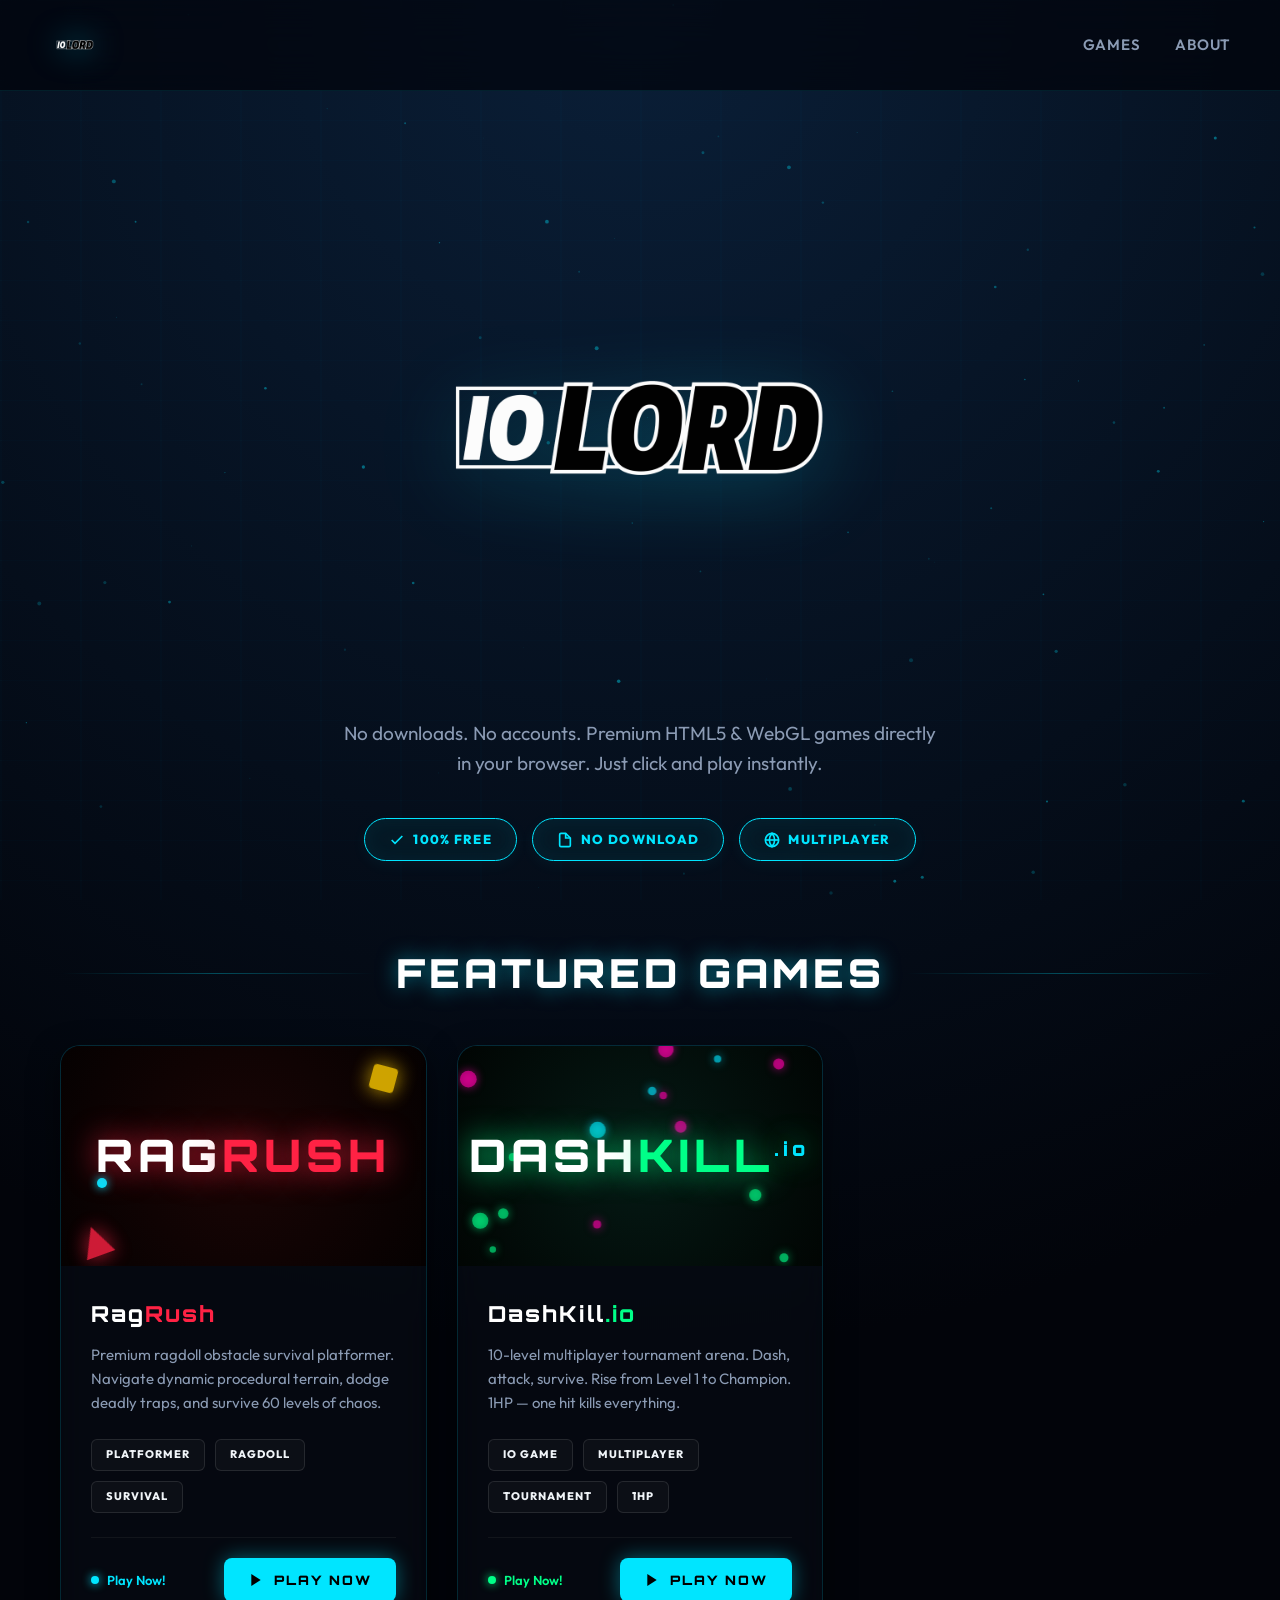
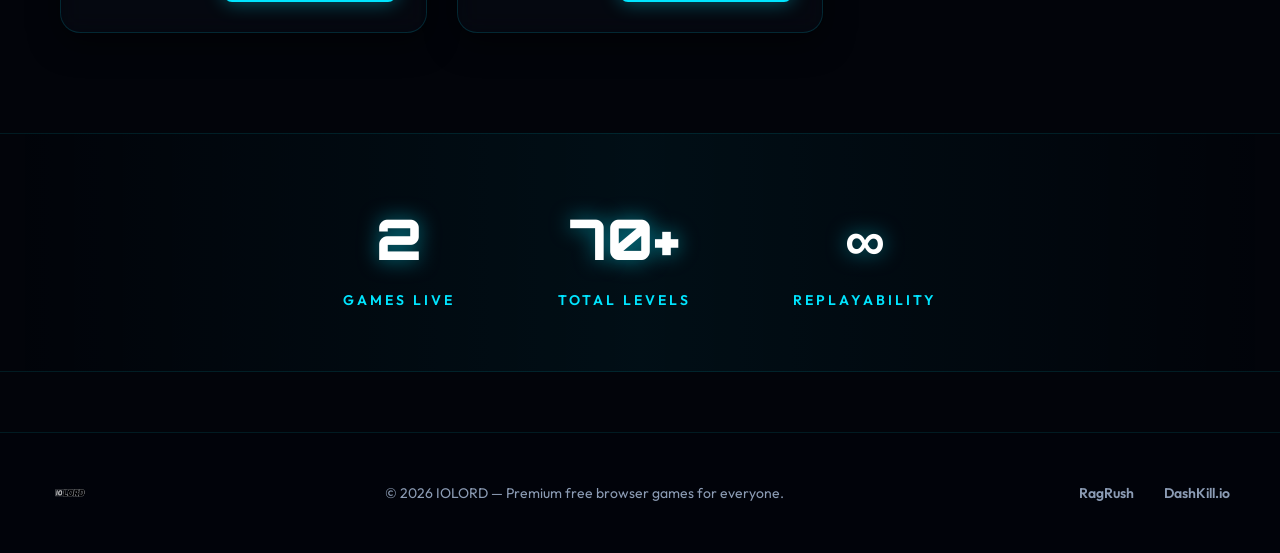
==== commit 69af7c71: "Premium reskin, SEO logo fix, RagRush first, unified UI updates" ====
--- a/index.html
+++ b/index.html
@@ -4,22 +4,21 @@
 <head>
   <meta charset="UTF-8">
   <meta name="viewport" content="width=device-width, initial-scale=1.0">
-  <title>IOLORD — Free Browser Games Portal | Play Top .IO Games Unblocked</title>
+  <title>IOLORD — Premium Free Browser Games Portal</title>
   <meta name="description"
-    content="IOLORD is the ultimate free browser games hub. Play DashKill.io and top multiplayer .io games unblocked. No download needed, instant play from anywhere!">
+    content="IOLORD is the ultimate free browser games hub. Play RagRush and DashKill.io unblocked. No downloads, instant play!">
   <meta name="keywords"
-    content="io games, free browser games, unblocked games, multiplayer games, online games, dashkill, iolord, play games for free, no download games, web games">
+    content="io games, free browser games, unblocked games, ragrush, dashkill, iolord, play games for free, web games">
   <meta name="author" content="IOLORD">
   <meta name="robots" content="index, follow">
-  <meta name="google-site-verification" content="uNfcYH1gTpimBcSsahIhzKdi7d7S3yMFPvyALVq6-FE" />
   <link rel="canonical" href="https://www.iolord.com/">
 
-  <meta name="theme-color" content="#0a0a12">
+  <meta name="theme-color" content="#02040a">
 
   <!-- Open Graph -->
-  <meta property="og:title" content="IOLORD — Play Top Free Browser .IO Games">
+  <meta property="og:title" content="IOLORD — Premium Free Browser Games Portal">
   <meta property="og:description"
-    content="Play epic .io games free in your browser. No download needed! Featuring the hit game DashKill.io.">
+    content="Play epic .io games free in your browser. No download needed! Featuring the hit games RagRush and DashKill.io.">
   <meta property="og:type" content="website">
   <meta property="og:url" content="https://www.iolord.com/">
   <meta property="og:image" content="https://www.iolord.com/assets/iolord-logo-nobg.png">
@@ -27,9 +26,8 @@
 
   <!-- Twitter Card -->
   <meta name="twitter:card" content="summary_large_image">
-  <meta name="twitter:title" content="IOLORD — Free Browser Games Portal">
-  <meta name="twitter:description"
-    content="Play epic .io games free in your browser. No download needed! Featuring the hit game DashKill.io.">
+  <meta name="twitter:title" content="IOLORD — Premium Free Browser Games">
+  <meta name="twitter:description" content="Play epic .io games free in your browser. No download needed!">
   <meta name="twitter:image" content="https://www.iolord.com/assets/iolord-logo-nobg.png">
 
   <!-- JSON-LD Structured Data -->
@@ -39,25 +37,32 @@
     "@type": "WebSite",
     "name": "IOLORD",
     "url": "https://www.iolord.com/",
-    "description": "IOLORD is the ultimate free browser games hub. Play DashKill.io and top multiplayer .io games unblocked. No download needed, instant play from anywhere!",
+    "description": "IOLORD is the ultimate premium free browser games hub.",
     "publisher": {
       "@type": "Organization",
       "name": "IOLORD",
       "logo": {
         "@type": "ImageObject",
-        "url": "https://www.iolord.com/assets/iolord-logo-nobg.png"
+        "url": "https://www.iolord.com/assets/iolord-logo-nobg.png",
+        "width": 512,
+        "height": 512
       }
     }
   }
   </script>
 
+  <!-- Google Icon fix: Many platforms use manifest.json or icons with backgrounds. 
+       Since iolord-logo-nobg.png is transparent and has white text, it looks invisible on white backgrounds.
+       Browsers will use favicon.svg or apple-touch-icon. -->
   <link rel="icon" href="/favicon.svg" type="image/svg+xml">
-  <link rel="apple-touch-icon" href="/assets/iolord-logo-nobg.png">
+  <link rel="apple-touch-icon" href="/favicon.svg">
+
   <link rel="preconnect" href="https://fonts.googleapis.com">
   <link rel="preconnect" href="https://fonts.gstatic.com" crossorigin>
   <link
-    href="https://fonts.googleapis.com/css2?family=Orbitron:wght@400;700;900&family=Rajdhani:wght@400;500;600;700&display=swap"
+    href="https://fonts.googleapis.com/css2?family=Outfit:wght@300;400;500;600;800&family=Orbitron:wght@600;800;900&display=swap"
     rel="stylesheet">
+
   <style>
     *,
     *::before,
@@ -68,17 +73,20 @@
     }
 
     :root {
-      --bg: #0a0a12;
-      --card-bg: rgba(14, 14, 26, 0.9);
-      --cyan: #00fff2;
-      --magenta: #ff00aa;
-      --gold: #ffcc00;
-      --green: #00ff88;
-      --purple: #aa44ff;
-      --text: #e8e8f0;
-      --dim: #6666aa;
-      --font-display: 'Orbitron', monospace;
-      --font-body: 'Rajdhani', sans-serif;
+      --bg-color: #02040a;
+      --bg-gradient: radial-gradient(circle at 50% 0%, #0a1f38 0%, #02040a 60%);
+      --card-bg: rgba(10, 15, 25, 0.4);
+      --card-border: rgba(0, 229, 255, 0.15);
+
+      /* Unified Premium Brand Colors */
+      --brand-cyan: #00e5ff;
+      --brand-cyan-glow: rgba(0, 229, 255, 0.5);
+      --brand-blue: #0055ff;
+      --brand-light: #f0f4f8;
+      --brand-dim: #8b9bb4;
+
+      --font-display: 'Orbitron', sans-serif;
+      --font-body: 'Outfit', sans-serif;
     }
 
     html {
@@ -86,11 +94,30 @@
     }
 
     body {
-      background: var(--bg);
-      color: var(--text);
+      background: var(--bg-color);
+      background-image: var(--bg-gradient);
+      color: var(--brand-light);
       font-family: var(--font-body);
       min-height: 100vh;
       overflow-x: hidden;
+      line-height: 1.6;
+    }
+
+    /* Subtle grid overlay */
+    body::before {
+      content: '';
+      position: fixed;
+      inset: 0;
+      background-image:
+        linear-gradient(rgba(0, 229, 255, 0.03) 1px, transparent 1px),
+        linear-gradient(90deg, rgba(0, 229, 255, 0.03) 1px, transparent 1px);
+      background-size: 40px 40px;
+      z-index: 0;
+      pointer-events: none;
+      perspective: 1000px;
+      transform-origin: top;
+      transform: rotateX(60deg) scale(2);
+      opacity: 0.5;
     }
 
     #bg-canvas {
@@ -98,6 +125,7 @@
       inset: 0;
       z-index: 0;
       pointer-events: none;
+      opacity: 0.6;
     }
 
     /* ── NAV ── */
@@ -110,77 +138,91 @@
       display: flex;
       align-items: center;
       justify-content: space-between;
-      padding: 16px 40px;
-      background: rgba(10, 10, 18, 0.82);
-      backdrop-filter: blur(16px);
-      border-bottom: 1px solid rgba(0, 255, 242, 0.08);
+      padding: 20px 50px;
+      background: rgba(2, 4, 10, 0.7);
+      backdrop-filter: blur(20px);
+      border-bottom: 1px solid rgba(0, 229, 255, 0.1);
+      transition: all 0.3s ease;
     }
 
     .nav-logo {
       display: flex;
       align-items: center;
-      gap: 10px;
-      font-family: var(--font-display);
-      font-size: 20px;
-      font-weight: 900;
-      letter-spacing: 0.1em;
-      color: var(--cyan);
-      text-shadow: 0 0 20px rgba(0, 255, 242, 0.4);
+      gap: 12px;
     }
 
     .nav-logo img {
-      height: 60px;
+      height: 50px;
       width: auto;
       object-fit: contain;
-      filter: drop-shadow(0 0 10px rgba(0, 255, 242, 0.4));
-      margin: -10px 0;
+      filter: drop-shadow(0 0 15px var(--brand-cyan-glow));
     }
 
     .nav-links {
       display: flex;
-      gap: 28px;
+      gap: 35px;
     }
 
     .nav-links a {
       font-family: var(--font-body);
       font-weight: 600;
-      font-size: 14px;
-      letter-spacing: 0.08em;
-      color: var(--dim);
+      font-size: 15px;
+      letter-spacing: 0.05em;
+      color: var(--brand-dim);
       text-decoration: none;
-      transition: color 0.2s;
+      text-transform: uppercase;
+      position: relative;
+      transition: color 0.3s;
     }
 
     .nav-links a:hover {
-      color: var(--cyan);
+      color: var(--brand-cyan);
+    }
+
+    .nav-links a::after {
+      content: '';
+      position: absolute;
+      bottom: -6px;
+      left: 50%;
+      transform: translateX(-50%);
+      width: 0;
+      height: 2px;
+      background: var(--brand-cyan);
+      transition: width 0.3s ease;
+      box-shadow: 0 0 10px var(--brand-cyan);
+    }
+
+    .nav-links a:hover::after {
+      width: 100%;
     }
 
     /* ── MAIN ── */
     main {
       position: relative;
-      z-index: 1;
-      padding-top: 80px;
-    }
-
-    /* ── HERO (Now acts as About section) ── */
+      z-index: 2;
+      padding-top: 100px;
+    }
+
+    /* ── HERO ── */
     .hero {
-      padding: 60px 20px;
+      padding: 80px 20px 40px;
       display: flex;
       flex-direction: column;
       align-items: center;
+      text-align: center;
     }
 
     .hero-icon {
-      margin-bottom: 20px;
-      animation: float 3s ease-in-out infinite;
+      margin-bottom: 30px;
+      animation: float 4s ease-in-out infinite;
     }
 
     .hero-icon img {
       width: 100%;
-      max-width: 450px;
+      max-width: 500px;
       height: auto;
       object-fit: contain;
-      filter: drop-shadow(0 0 40px rgba(0, 255, 242, 0.25));
+      filter: drop-shadow(0 15px 40px rgba(0, 229, 255, 0.2));
     }
 
     @keyframes float {
@@ -191,171 +233,111 @@
       }
 
       50% {
-        transform: translateY(-10px);
-      }
-    }
-
-    /* Removed hero-title since the image contains the wordmark */
+        transform: translateY(-15px);
+      }
+    }
 
     .hero-desc {
-      font-size: 16px;
-      font-weight: 500;
-      color: rgba(232, 232, 240, 0.7);
-      max-width: 480px;
-      margin: 0 auto 30px;
-      line-height: 1.5;
+      font-size: 19px;
+      font-weight: 400;
+      color: var(--brand-dim);
+      max-width: 600px;
+      margin: 0 auto 40px;
+      line-height: 1.6;
     }
 
     .hero-badges {
       display: flex;
-      gap: 12px;
+      gap: 15px;
       justify-content: center;
       flex-wrap: wrap;
-      margin-bottom: 30px;
     }
 
     .badge {
       display: flex;
       align-items: center;
-      gap: 6px;
-      padding: 7px 18px;
-      border-radius: 20px;
-      font-size: 12px;
-      font-weight: 700;
+      gap: 8px;
+      padding: 10px 24px;
+      border-radius: 30px;
+      font-size: 13px;
+      font-weight: 800;
       letter-spacing: 0.1em;
-      border: 1px solid;
+      border: 1px solid var(--brand-cyan);
+      color: var(--brand-cyan);
+      background: rgba(0, 229, 255, 0.05);
+      box-shadow: inset 0 0 20px rgba(0, 229, 255, 0.05), 0 4px 15px rgba(0, 229, 255, 0.05);
+      backdrop-filter: blur(10px);
+      text-transform: uppercase;
     }
 
     .badge svg {
-      width: 13px;
-      height: 13px;
-      flex-shrink: 0;
-    }
-
-    .badge-free {
-      border-color: var(--green);
-      color: var(--green);
-      background: rgba(0, 255, 136, 0.08);
-    }
-
-    .badge-no-download {
-      border-color: var(--cyan);
-      color: var(--cyan);
-      background: rgba(0, 255, 242, 0.08);
-    }
-
-    .badge-multiplayer {
-      border-color: var(--magenta);
-      color: var(--magenta);
-      background: rgba(255, 0, 170, 0.08);
-    }
-
-    .scroll-hint {
-      display: none;
-      /* Removed scroll hint as games are now visible immediately */
-    }
-
-    /* ── STATS ── */
-    .stats-bar {
-      display: flex;
-      justify-content: center;
-      gap: clamp(20px, 6vw, 80px);
-      padding: 40px 20px;
-      border-top: 1px solid rgba(255, 255, 255, 0.05);
-      border-bottom: 1px solid rgba(255, 255, 255, 0.05);
-      margin-top: 40px;
-      margin-bottom: 40px;
-    }
-
-    .stat-item {
-      text-align: center;
-    }
-
-    .stat-num {
-      font-family: var(--font-display);
-      font-size: clamp(28px, 5vw, 48px);
-      font-weight: 900;
-      background: linear-gradient(135deg, var(--cyan), var(--purple));
-      -webkit-background-clip: text;
-      -webkit-text-fill-color: transparent;
-      background-clip: text;
-    }
-
-    .stat-label {
-      font-size: 13px;
-      letter-spacing: 0.12em;
-      color: var(--dim);
-      margin-top: 4px;
-    }
-
-    /* ── GAMES SECTION (Now at the top) ── */
+      width: 16px;
+      height: 16px;
+    }
+
+    /* ── GAMES SECTION ── */
     .games-section {
-      padding: 40px 20px 60px;
+      padding: 40px 20px 80px;
       max-width: 1200px;
       margin: 0 auto;
-      position: relative;
-      z-index: 2;
     }
 
     .section-line {
       display: flex;
       align-items: center;
-      gap: 16px;
-      margin-bottom: 30px;
-    }
-
+      gap: 20px;
+      margin-bottom: 40px;
+    }
+
+    .section-line::before,
     .section-line::after {
       content: '';
       flex: 1;
       height: 1px;
-      background: rgba(0, 255, 242, 0.12);
+      background: linear-gradient(90deg, transparent, var(--brand-cyan), transparent);
+      opacity: 0.3;
     }
 
     .section-title {
       font-family: var(--font-display);
-      font-size: clamp(20px, 4vw, 32px);
-      font-weight: 700;
-      letter-spacing: 0.12em;
-      color: var(--text);
+      font-size: clamp(24px, 5vw, 40px);
+      font-weight: 900;
+      letter-spacing: 4px;
+      color: #fff;
+      text-shadow: 0 0 20px var(--brand-cyan-glow);
+      text-transform: uppercase;
     }
 
     .games-grid {
       display: grid;
-      grid-template-columns: repeat(auto-fill, minmax(320px, 1fr));
-      gap: 24px;
-    }
-
-    /* ── GAME CARD ── */
+      grid-template-columns: repeat(auto-fill, minmax(350px, 1fr));
+      gap: 30px;
+    }
+
+    /* ── PREMIUM GAME CARD ── */
     .game-card {
       position: relative;
       background: var(--card-bg);
-      border-radius: 16px;
-      border: 1px solid rgba(255, 255, 255, 0.06);
+      backdrop-filter: blur(12px);
+      border-radius: 20px;
+      border: 1px solid var(--card-border);
       overflow: hidden;
-      transition: transform 0.25s, box-shadow 0.25s, border-color 0.25s;
+      transition: all 0.4s cubic-bezier(0.175, 0.885, 0.32, 1.275);
       cursor: pointer;
       text-decoration: none;
-      display: block;
+      display: flex;
+      flex-direction: column;
+      box-shadow: 0 10px 30px rgba(0, 0, 0, 0.5);
     }
 
     .game-card:hover {
-      transform: translateY(-6px) scale(1.01);
-      box-shadow: 0 20px 60px rgba(0, 0, 0, 0.6);
-    }
-
-    .game-card.active:hover {
-      border-color: var(--cyan);
-      box-shadow: 0 20px 60px rgba(0, 255, 242, 0.15);
-    }
-
-    .game-card.coming-soon {
-      opacity: 0.55;
-      cursor: default;
-      pointer-events: none;
+      transform: translateY(-10px);
+      border-color: var(--brand-cyan);
+      box-shadow: 0 20px 50px rgba(0, 229, 255, 0.2), inset 0 0 20px rgba(0, 229, 255, 0.05);
     }
 
     .card-banner {
-      height: 200px;
+      height: 220px;
       position: relative;
       display: flex;
       align-items: center;
@@ -363,121 +345,100 @@
       overflow: hidden;
     }
 
-    /* DashKill banner */
+    /* Custom Banners */
+    .banner-ragrush {
+      background: radial-gradient(circle at center, #1a0505 0%, #050101 100%);
+    }
+
     .banner-dashkill {
-      background: linear-gradient(135deg, #060610 0%, #0d1a2a 40%, #0a0f1a 100%);
-    }
-
-    .banner-dashkill canvas {
-      position: absolute;
-      inset: 0;
-      width: 100%;
-      height: 100%;
-    }
-
-    .banner-dashkill .banner-title {
+      background: radial-gradient(circle at center, #051a15 0%, #010503 100%);
+    }
+
+    .card-banner h3 {
       font-family: var(--font-display);
-      font-size: 32px;
+      font-size: 2.8rem;
       font-weight: 900;
+      letter-spacing: 5px;
       position: relative;
       z-index: 2;
-      text-align: center;
-      letter-spacing: 0.04em;
-    }
-
-    .banner-dashkill .banner-title .dk {
+    }
+
+    .banner-ragrush h3 {
       color: #fff;
-      text-shadow: 0 0 30px rgba(0, 255, 136, 0.6);
-    }
-
-    .banner-dashkill .banner-title .kill {
-      color: var(--magenta);
-      text-shadow: 0 0 30px rgba(255, 0, 170, 0.7);
-    }
-
-    .banner-dashkill .banner-title .io {
-      color: var(--cyan);
-      font-size: 16px;
-      vertical-align: super;
-    }
-
-    /* Coming Soon banners */
-    .banner-soon {
-      background: linear-gradient(135deg, #0d0d18 0%, #12101e 100%);
+      text-shadow: 0 0 30px rgba(255, 34, 68, 0.8);
+    }
+
+    .banner-dashkill h3 {
+      color: #fff;
+      text-shadow: 0 0 30px rgba(0, 255, 136, 0.8);
+    }
+
+    .card-body {
+      padding: 30px;
+      flex-grow: 1;
+      display: flex;
       flex-direction: column;
-      gap: 16px;
-    }
-
-    .banner-soon-icon {
-      width: 56px;
-      height: 56px;
-      opacity: 0.6;
-    }
-
-    .banner-soon-label {
+    }
+
+    .card-title {
       font-family: var(--font-display);
-      font-size: 11px;
-      letter-spacing: 0.25em;
-      color: var(--dim);
-    }
-
-    .card-body {
-      padding: 20px 22px 22px;
-    }
-
-    .card-name {
-      font-family: var(--font-display);
-      font-size: 18px;
-      font-weight: 700;
-      letter-spacing: 0.06em;
-      margin-bottom: 6px;
+      font-size: 22px;
+      font-weight: 800;
+      letter-spacing: 2px;
+      margin-bottom: 12px;
     }
 
     .card-desc {
-      font-size: 14px;
-      color: rgba(232, 232, 240, 0.55);
-      line-height: 1.5;
-      margin-bottom: 16px;
+      font-size: 15px;
+      color: var(--brand-dim);
+      line-height: 1.6;
+      margin-bottom: 24px;
+      flex-grow: 1;
     }
 
     .card-meta {
       display: flex;
-      gap: 8px;
+      gap: 10px;
       flex-wrap: wrap;
-      margin-bottom: 18px;
+      margin-bottom: 24px;
     }
 
     .tag {
       font-size: 11px;
-      font-weight: 700;
-      letter-spacing: 0.08em;
-      padding: 3px 10px;
-      border-radius: 12px;
-      background: rgba(255, 255, 255, 0.05);
-      color: var(--dim);
+      font-weight: 800;
+      letter-spacing: 1px;
+      padding: 6px 14px;
+      border-radius: 6px;
+      background: rgba(255, 255, 255, 0.03);
+      border: 1px solid rgba(255, 255, 255, 0.1);
+      color: var(--brand-light);
+      text-transform: uppercase;
     }
 
     .card-footer {
       display: flex;
       align-items: center;
       justify-content: space-between;
+      border-top: 1px solid rgba(255, 255, 255, 0.05);
+      padding-top: 20px;
     }
 
     .players-online {
-      font-size: 12px;
-      color: var(--dim);
-      display: flex;
-      align-items: center;
-      gap: 6px;
+      font-size: 13px;
+      font-weight: 600;
+      color: var(--brand-light);
+      display: flex;
+      align-items: center;
+      gap: 8px;
     }
 
     .pulse-dot {
-      width: 7px;
-      height: 7px;
+      width: 8px;
+      height: 8px;
       border-radius: 50%;
-      background: var(--green);
+      background: var(--brand-cyan);
+      box-shadow: 0 0 10px var(--brand-cyan);
       animation: pulseDot 1.5s ease-in-out infinite;
-      display: inline-block;
     }
 
     @keyframes pulseDot {
@@ -485,114 +446,129 @@
       0%,
       100% {
         opacity: 1;
-        transform: scale(1)
+        transform: scale(1);
       }
 
       50% {
         opacity: 0.4;
-        transform: scale(0.7)
+        transform: scale(0.8);
       }
     }
 
     .play-btn {
       display: inline-flex;
       align-items: center;
-      gap: 8px;
-      padding: 10px 22px;
-      border-radius: 10px;
+      gap: 10px;
+      padding: 12px 24px;
+      border-radius: 8px;
       font-family: var(--font-display);
-      font-size: 12px;
-      font-weight: 700;
-      letter-spacing: 0.1em;
+      font-size: 13px;
+      font-weight: 900;
+      letter-spacing: 2px;
       border: none;
-      cursor: pointer;
-      background: linear-gradient(135deg, var(--cyan), var(--green));
-      color: #050510;
-      box-shadow: 0 4px 20px rgba(0, 255, 242, 0.3);
-      transition: transform 0.15s, box-shadow 0.15s;
-      text-decoration: none;
-    }
-
-    .play-btn:hover {
+      background: var(--brand-cyan);
+      color: #000;
+      box-shadow: 0 0 20px rgba(0, 229, 255, 0.4);
+      transition: all 0.3s;
+      text-transform: uppercase;
+    }
+
+    .game-card:hover .play-btn {
+      box-shadow: 0 0 30px rgba(0, 229, 255, 0.7);
       transform: scale(1.05);
-      box-shadow: 0 6px 28px rgba(0, 255, 242, 0.5);
     }
 
     .play-btn svg {
-      width: 14px;
-      height: 14px;
-    }
-
-    .soon-btn {
-      display: inline-flex;
-      align-items: center;
-      gap: 8px;
-      padding: 10px 22px;
-      border-radius: 10px;
+      width: 16px;
+      height: 16px;
+    }
+
+    /* ── STATS ── */
+    .stats-bar {
+      display: flex;
+      justify-content: center;
+      gap: clamp(40px, 8vw, 120px);
+      padding: 60px 20px;
+      background: linear-gradient(90deg, transparent, rgba(0, 229, 255, 0.05), transparent);
+      border-top: 1px solid rgba(0, 229, 255, 0.1);
+      border-bottom: 1px solid rgba(0, 229, 255, 0.1);
+      margin-top: 20px;
+      margin-bottom: 60px;
+    }
+
+    .stat-item {
+      text-align: center;
+    }
+
+    .stat-num {
       font-family: var(--font-display);
-      font-size: 12px;
-      font-weight: 700;
-      letter-spacing: 0.1em;
-      border: 1px solid rgba(255, 255, 255, 0.1);
-      background: transparent;
-      color: var(--dim);
-    }
-
-    .soon-btn svg {
-      width: 13px;
-      height: 13px;
+      font-size: clamp(36px, 6vw, 56px);
+      font-weight: 900;
+      color: #fff;
+      text-shadow: 0 0 20px var(--brand-cyan-glow);
+      margin-bottom: 5px;
+    }
+
+    .stat-label {
+      font-size: 14px;
+      font-weight: 600;
+      letter-spacing: 3px;
+      color: var(--brand-cyan);
+      text-transform: uppercase;
     }
 
     /* ── FOOTER ── */
     footer {
       position: relative;
       z-index: 1;
-      border-top: 1px solid rgba(255, 255, 255, 0.05);
-      padding: 32px 40px;
+      background: rgba(2, 4, 10, 0.9);
+      border-top: 1px solid rgba(0, 229, 255, 0.1);
+      padding: 40px 50px;
       display: flex;
       align-items: center;
       justify-content: space-between;
-      font-size: 13px;
-      color: var(--dim);
+      font-size: 14px;
+      color: var(--brand-dim);
       flex-wrap: wrap;
-      gap: 12px;
+      gap: 20px;
     }
 
     .footer-logo {
       display: flex;
       align-items: center;
-      gap: 8px;
-      font-family: var(--font-display);
-      color: var(--cyan);
-      font-size: 16px;
-      font-weight: 700;
     }
 
     .footer-logo img {
-      height: 48px;
+      height: 40px;
       width: auto;
       object-fit: contain;
-      opacity: 0.8;
+      opacity: 0.7;
+      transition: opacity 0.3s;
+    }
+
+    .footer-logo img:hover {
+      opacity: 1;
     }
 
     .footer-links {
       display: flex;
-      gap: 20px;
+      gap: 30px;
+      font-weight: 600;
     }
 
     .footer-links a {
-      color: var(--dim);
+      color: var(--brand-dim);
       text-decoration: none;
-      transition: color 0.2s;
+      transition: color 0.3s;
     }
 
     .footer-links a:hover {
-      color: var(--cyan);
-    }
-
-    @media (max-width: 640px) {
+      color: var(--brand-cyan);
+    }
+
+    @media (max-width: 768px) {
       nav {
-        padding: 14px 20px;
+        padding: 15px 20px;
       }
 
       .nav-links {
@@ -604,13 +580,18 @@
       }
 
       .stats-bar {
-        gap: 24px;
+        gap: 30px;
         flex-wrap: wrap;
+      }
+
+      .stat-item {
+        width: 40%;
       }
 
       footer {
         flex-direction: column;
         text-align: center;
+        justify-content: center;
       }
     }
   </style>
@@ -619,69 +600,6 @@
 <body>
 
   <canvas id="bg-canvas"></canvas>
-
-  <!-- SVG ICON DEFS (reusable) -->
-  <svg style="display:none" xmlns="http://www.w3.org/2000/svg">
-    <defs>
-      <!-- Crown -->
-      <symbol id="icon-crown" viewBox="0 0 40 32">
-        <polygon points="2,28 8,10 20,22 32,10 38,28" fill="none" stroke="currentColor" stroke-width="2.5"
-          stroke-linejoin="round" />
-        <rect x="2" y="27" width="36" height="4" rx="2" fill="currentColor" />
-        <circle cx="2" cy="10" r="2.5" fill="currentColor" />
-        <circle cx="20" cy="4" r="2.5" fill="currentColor" />
-        <circle cx="38" cy="10" r="2.5" fill="currentColor" />
-      </symbol>
-      <!-- Lightning bolt (play) -->
-      <symbol id="icon-bolt" viewBox="0 0 24 24">
-        <polygon points="13,2 4,14 12,14 11,22 20,10 12,10" fill="currentColor" />
-      </symbol>
-      <!-- Lock -->
-      <symbol id="icon-lock" viewBox="0 0 24 24">
-        <rect x="5" y="11" width="14" height="10" rx="2" fill="none" stroke="currentColor" stroke-width="2" />
-        <path d="M8 11V7a4 4 0 0 1 8 0v4" fill="none" stroke="currentColor" stroke-width="2" stroke-linecap="round" />
-      </symbol>
-      <!-- Check (free) -->
-      <symbol id="icon-check" viewBox="0 0 24 24">
-        <circle cx="12" cy="12" r="10" fill="none" stroke="currentColor" stroke-width="2" />
-        <polyline points="7,12 10,15 17,9" fill="none" stroke="currentColor" stroke-width="2.5" stroke-linecap="round"
-          stroke-linejoin="round" />
-      </symbol>
-      <!-- Download arrow  -->
-      <symbol id="icon-nodownload" viewBox="0 0 24 24">
-        <circle cx="12" cy="12" r="10" fill="none" stroke="currentColor" stroke-width="2" />
-        <line x1="8" y1="8" x2="16" y2="16" stroke="currentColor" stroke-width="2.5" stroke-linecap="round" />
-        <line x1="16" y1="8" x2="8" y2="16" stroke="currentColor" stroke-width="2.5" stroke-linecap="round" />
-      </symbol>
-      <!-- Globe (multiplayer) -->
-      <symbol id="icon-globe" viewBox="0 0 24 24">
-        <circle cx="12" cy="12" r="10" fill="none" stroke="currentColor" stroke-width="2" />
-        <ellipse cx="12" cy="12" rx="4" ry="10" fill="none" stroke="currentColor" stroke-width="1.5" />
-        <line x1="2" y1="12" x2="22" y2="12" stroke="currentColor" stroke-width="1.5" />
-      </symbol>
-      <!-- Chevron down -->
-      <symbol id="icon-chevron-down" viewBox="0 0 24 24">
-        <polyline points="6,9 12,15 18,9" fill="none" stroke="currentColor" stroke-width="2.5" stroke-linecap="round"
-          stroke-linejoin="round" />
-      </symbol>
-      <!-- Wave (slime) -->
-      <symbol id="icon-wave" viewBox="0 0 60 40">
-        <path d="M0,20 C10,8 20,32 30,20 C40,8 50,32 60,20" fill="none" stroke="currentColor" stroke-width="3"
-          stroke-linecap="round" />
-        <path d="M0,30 C10,18 20,42 30,30 C40,18 50,42 60,30" fill="none" stroke="currentColor" stroke-width="2"
-          stroke-linecap="round" opacity="0.5" />
-      </symbol>
-      <!-- Rocket (void) -->
-      <symbol id="icon-rocket" viewBox="0 0 40 50">
-        <path d="M20,4 C20,4 32,12 32,28 L20,40 L8,28 C8,12 20,4 20,4Z" fill="none" stroke="currentColor"
-          stroke-width="2.5" stroke-linejoin="round" />
-        <circle cx="20" cy="20" r="5" fill="none" stroke="currentColor" stroke-width="2" />
-        <path d="M8,28 L2,36 L12,34Z" fill="currentColor" opacity="0.6" />
-        <path d="M32,28 L38,36 L28,34Z" fill="currentColor" opacity="0.6" />
-        <line x1="20" y1="40" x2="20" y2="48" stroke="currentColor" stroke-width="2.5" stroke-linecap="round" />
-      </symbol>
-    </defs>
-  </svg>
 
   <!-- NAV -->
   <nav>
@@ -695,35 +613,77 @@
   </nav>
 
   <main>
-    <!-- GAMES (Moved up to be immediately visible) -->
+    <!-- HERO -->
+    <section class="hero" id="about">
+      <div class="hero-icon">
+        <img src="assets/iolord-logo-nobg.png" alt="IOLORD">
+      </div>
+      <p class="hero-desc">No downloads. No accounts. Premium HTML5 & WebGL games directly in your browser. Just click
+        and play instantly.</p>
+
+      <div class="hero-badges">
+        <span class="badge">
+          <svg viewBox="0 0 24 24" fill="none" stroke="currentColor" stroke-width="2.5">
+            <polyline points="20 6 9 17 4 12"></polyline>
+          </svg>
+          100% FREE
+        </span>
+        <span class="badge">
+          <svg viewBox="0 0 24 24" fill="none" stroke="currentColor" stroke-width="2.5">
+            <path d="M13 2H6a2 2 0 0 0-2 2v16a2 2 0 0 0 2 2h12a2 2 0 0 0 2-2V9z"></path>
+            <polyline points="13 2 13 9 20 9"></polyline>
+          </svg>
+          NO DOWNLOAD
+        </span>
+        <span class="badge">
+          <svg viewBox="0 0 24 24" fill="none" stroke="currentColor" stroke-width="2.5">
+            <circle cx="12" cy="12" r="10"></circle>
+            <line x1="2" y1="12" x2="22" y2="12"></line>
+            <path d="M12 2a15.3 15.3 0 0 1 4 10 15.3 15.3 0 0 1-4 10 15.3 15.3 0 0 1-4-10 15.3 15.3 0 0 1 4-10z"></path>
+          </svg>
+          MULTIPLAYER
+        </span>
+      </div>
+    </section>
+
+    <!-- GAMES -->
     <section class="games-section" id="games">
       <div class="section-line">
-        <h2 class="section-title">PLAY NOW</h2>
+        <h2 class="section-title">FEATURED GAMES</h2>
       </div>
 
       <div class="games-grid">
-        <!-- DashKill Card -->
-        <a class="game-card active" href="https://dashkill.iolord.com" target="_blank" rel="noopener">
-          <div class="card-banner banner-dashkill">
-            <canvas id="dk-canvas"></canvas>
-            <div class="banner-title">
-              <span class="dk">DASH</span><span class="kill">KILL</span><span class="io">.io</span>
+
+        <!-- RAGRUSH (First item, per user request) -->
+        <a href="https://ragrush.iolord.com" target="_blank" class="game-card">
+          <div class="card-banner banner-ragrush">
+            <h3>RAG<span style="color: #ff2244;">RUSH</span></h3>
+            <!-- Decorative particles/shapes -->
+            <div
+              style="position: absolute; bottom: 10px; left: 20px; width: 0; height: 0; border-left: 15px solid transparent; border-right: 15px solid transparent; border-bottom: 30px solid #ff2244; transform: rotate(-20deg); opacity: 0.8; filter: drop-shadow(0 0 10px #ff2244);">
+            </div>
+            <div
+              style="position: absolute; top: 20px; right: 30px; width: 25px; height: 25px; background: #ffcc00; border-radius: 4px; transform: rotate(15deg); opacity: 0.8; filter: drop-shadow(0 0 10px #ffcc00);">
+            </div>
+            <div
+              style="position: absolute; top: 60%; left: 10%; width: 10px; height: 10px; border-radius: 50%; background: #00e5ff; box-shadow: 0 0 10px #00e5ff;">
             </div>
           </div>
           <div class="card-body">
-            <div class="card-name" style="color:#00ff88;">DashKill<span style="color:#ff00aa">.io</span></div>
-            <div class="card-desc">10-level tournament arena. Dash, attack, survive. Rise from Level 1 to Champion. 1HP
-              — one hit kills everything.</div>
+            <h3 class="card-title">
+              <span style="color:#fff;">Rag</span><span style="color:#ff2244;">Rush</span>
+            </h3>
+            <div class="card-desc">Premium ragdoll obstacle survival platformer. Navigate dynamic procedural terrain,
+              dodge deadly traps, and survive 60 levels of chaos.</div>
             <div class="card-meta">
-              <span class="tag">IO GAME</span>
-              <span class="tag">TOURNAMENT</span>
-              <span class="tag">MULTIPLAYER</span>
-              <span class="tag">1HP</span>
+              <span class="tag">PLATFORMER</span>
+              <span class="tag">RAGDOLL</span>
+              <span class="tag">SURVIVAL</span>
             </div>
             <div class="card-footer">
               <div class="players-online">
-                <span class="pulse-dot"></span>
-                <span id="dk-online">Loading...</span>
+                <span class="pulse-dot" style="background: #00e5ff; box-shadow: 0 0 10px #00e5ff;"></span>
+                <span style="color:var(--brand-cyan);">Play Now!</span>
               </div>
               <span class="play-btn">
                 <svg viewBox="0 0 24 24" fill="currentColor">
@@ -735,31 +695,29 @@
           </div>
         </a>
 
-                <!-- RagRush Game Card -->
-        <a href="https://ragrush.iolord.com" target="_blank" class="game-card" style="text-decoration: none; cursor: pointer;">
-          <div class="card-banner" style="background: linear-gradient(135deg, #080812, #101020); position: relative; overflow: hidden; padding: 20px; display: flex; align-items: center; justify-content: center; height: 180px;">
-            <h3 style="font-family: 'Orbitron', monospace; font-size: 2.2rem; font-weight: 900; letter-spacing: 4px; color: #fff; margin: 0; text-shadow: 0 0 20px rgba(255, 34, 68, 0.5);">
-              RAG<span style="color: #ff2244;">RUSH</span>
-            </h3>
-            <div style="position: absolute; bottom: 10px; left: 20px; width: 0; height: 0; border-left: 10px solid transparent; border-right: 10px solid transparent; border-bottom: 20px solid #ff2244; transform: rotate(-30deg); opacity: 0.6; filter: blur(1px);"></div>
-            <div style="position: absolute; top: 15px; right: 25px; width: 0; height: 0; border-left: 15px solid transparent; border-right: 15px solid transparent; border-bottom: 30px solid #ffcc00; transform: rotate(15deg); opacity: 0.4; filter: blur(2px);"></div>
+        <!-- DASHKILL.IO -->
+        <a class="game-card" href="https://dashkill.iolord.com" target="_blank" rel="noopener">
+          <div class="card-banner banner-dashkill">
+            <canvas id="dk-canvas" style="position:absolute; inset:0; width:100%; height:100%;"></canvas>
+            <h3><span style="color:#fff;">DASH</span><span style="color:#00ff88;">KILL</span><span
+                style="color:#00e5ff; font-size:1.2rem; vertical-align:super;">.io</span></h3>
           </div>
           <div class="card-body">
-            <h3 class="card-title" style="margin:0;">
-              <span style="color:#fff;">Rag</span><span style="color:#ff2244;">Rush</span>
-            </h3>
-            <div class="card-desc" style="margin-top:10px;">Ragdoll obstacle survival platformer. Navigate dynamic terrain and survive 60 levels of chaos.</div>
-            <div class="card-meta" style="margin-top:10px;">
-              <span class="tag">PLATFORMER</span>
-              <span class="tag">RAGDOLL</span>
-              <span class="tag">SURVIVAL</span>
+            <h3 class="card-title" style="color:#fff;">DashKill<span style="color:#00ff88;">.io</span></h3>
+            <div class="card-desc">10-level multiplayer tournament arena. Dash, attack, survive. Rise from Level 1 to
+              Champion. 1HP — one hit kills everything.</div>
+            <div class="card-meta">
+              <span class="tag">IO GAME</span>
+              <span class="tag">MULTIPLAYER</span>
+              <span class="tag">TOURNAMENT</span>
+              <span class="tag">1HP</span>
             </div>
-            <div class="card-footer" style="margin-top:20px;">
+            <div class="card-footer">
               <div class="players-online">
-                <span class="pulse-dot"></span>
-                <span style="color:#00ff88;">Play Now!</span>
+                <span class="pulse-dot" style="background:#00ff88; box-shadow: 0 0 10px #00ff88;"></span>
+                <span id="dk-online" style="color:#00ff88;">Loading...</span>
               </div>
-              <span class="play-btn" style="background: rgba(255, 34, 68, 0.15); color: #ff2244; border-color: rgba(255, 34, 68, 0.4); text-shadow: 0 0 10px rgba(255, 34, 68, 0.4);">
+              <span class="play-btn">
                 <svg viewBox="0 0 24 24" fill="currentColor">
                   <polygon points="5,3 19,12 5,21" />
                 </svg>
@@ -768,59 +726,23 @@
             </div>
           </div>
         </a>
+
+      </div>
     </section>
 
-
-    <!-- HERO -->
-    <section class="hero" id="about">
-      <div class="hero-icon">
-        <img src="assets/iolord-logo-nobg.png" alt="IOLORD">
-      </div>
-      <p class="hero-desc">No downloads. No accounts. Just pick a game and play instantly — with players from around the
-        world.</p>
-
-      <div class="hero-badges">
-        <span class="badge badge-free">
-          <svg viewBox="0 0 24 24" fill="none" stroke="currentColor" stroke-width="2">
-            <circle cx="12" cy="12" r="10" />
-            <polyline points="7,12 10,15 17,9" stroke-linecap="round" stroke-linejoin="round" />
-          </svg>
-          100% FREE
-        </span>
-        <span class="badge badge-no-download">
-          <svg viewBox="0 0 24 24" fill="none" stroke="currentColor" stroke-width="2">
-            <rect x="3" y="3" width="18" height="18" rx="2" />
-            <line x1="9" y1="9" x2="15" y2="15" stroke-linecap="round" />
-            <line x1="15" y1="9" x2="9" y2="15" stroke-linecap="round" />
-          </svg>
-          NO DOWNLOAD
-        </span>
-        <span class="badge badge-multiplayer">
-          <svg viewBox="0 0 24 24" fill="none" stroke="currentColor" stroke-width="2">
-            <circle cx="12" cy="12" r="10" />
-            <ellipse cx="12" cy="12" rx="4" ry="10" />
-            <line x1="2" y1="12" x2="22" y2="12" />
-          </svg>
-          MULTIPLAYER
-        </span>
-      </div>
-
-    </section>
-
-
-    <!-- STATS (Moved below games) -->
+    <!-- STATS -->
     <div class="stats-bar">
       <div class="stat-item">
-        <div class="stat-num">1</div>
-        <div class="stat-label">GAMES LIVE</div>
+        <div class="stat-num">2</div> <!-- Updated to 2 -->
+        <div class="stat-label">Games Live</div>
       </div>
       <div class="stat-item">
-        <div class="stat-num">10</div>
-        <div class="stat-label">ARENA LEVELS</div>
+        <div class="stat-num">70+</div>
+        <div class="stat-label">Total Levels</div>
       </div>
       <div class="stat-item">
         <div class="stat-num">∞</div>
-        <div class="stat-label">REPLAYS</div>
+        <div class="stat-label">Replayability</div>
       </div>
     </div>
   </main>
@@ -829,29 +751,39 @@
     <div class="footer-logo">
       <img src="assets/iolord-logo-nobg.png" alt="IOLORD">
     </div>
-    <div>© 2025 IOLORD — Free browser games for everyone.</div>
+    <div>© 2026 IOLORD — Premium free browser games for everyone.</div>
     <div class="footer-links">
-      <a href="https://dashkill-io.onrender.com" target="_blank" rel="noopener">DashKill.io</a>
+      <a href="https://ragrush.iolord.com" target="_blank">RagRush</a>
+      <a href="https://dashkill.iolord.com" target="_blank">DashKill.io</a>
     </div>
   </footer>
 
   <script>
-    // ── BACKGROUND PARTICLE CANVAS ──
+    // ── PREMIUM BACKGROUND PARTICLES ──
     (function () {
       const canvas = document.getElementById('bg-canvas');
       const ctx = canvas.getContext('2d');
       let W, H, particles = [];
       function resize() { W = canvas.width = window.innerWidth; H = canvas.height = window.innerHeight; }
       function mkP() {
-        return { x: Math.random() * W, y: Math.random() * H, vx: (Math.random() - 0.5) * 0.3, vy: (Math.random() - 0.5) * 0.3, r: 0.5 + Math.random() * 1.5, a: 0.04 + Math.random() * 0.12, c: ['#00fff2', '#ff00aa', '#aa44ff', '#00ff88', '#ffcc00'][Math.floor(Math.random() * 5)] };
-      }
-      function init() { resize(); particles = Array.from({ length: 80 }, mkP); }
+        return {
+          x: Math.random() * W,
+          y: Math.random() * H,
+          vx: (Math.random() - 0.5) * 0.2,
+          vy: (Math.random() - 0.5) * 0.2,
+          r: Math.random() * 2,
+          a: 0.2 + Math.random() * 0.5,
+          c: '#00e5ff'
+        };
+      }
+      function init() { resize(); particles = Array.from({ length: 100 }, mkP); }
       function draw() {
         ctx.clearRect(0, 0, W, H);
         for (const p of particles) {
           p.x += p.vx; p.y += p.vy;
           if (p.x < 0) p.x = W; if (p.x > W) p.x = 0; if (p.y < 0) p.y = H; if (p.y > H) p.y = 0;
-          ctx.globalAlpha = p.a; ctx.fillStyle = p.c;
+          ctx.globalAlpha = p.a;
+          ctx.fillStyle = p.c;
           ctx.beginPath(); ctx.arc(p.x, p.y, p.r, 0, Math.PI * 2); ctx.fill();
         }
         ctx.globalAlpha = 1;
@@ -861,7 +793,7 @@
       init(); draw();
     })();
 
-    // ── DASHKILL CARD ANIMATION ──
+    // ── DASHKILL CARD CANVAS ──
     (function () {
       const canvas = document.getElementById('dk-canvas');
       if (!canvas) return;
@@ -870,10 +802,10 @@
       function resize() { canvas.width = canvas.offsetWidth; canvas.height = canvas.offsetHeight; }
       function init() {
         resize();
-        dots = Array.from({ length: 12 }, () => ({
+        dots = Array.from({ length: 15 }, () => ({
           x: Math.random() * canvas.width, y: Math.random() * canvas.height,
-          r: 4 + Math.random() * 8, vx: (Math.random() - 0.5) * 1.5, vy: (Math.random() - 0.5) * 1.5,
-          c: ['#00ff88', '#ff0066', '#00ccff', '#ffcc00', '#aa44ff'][Math.floor(Math.random() * 5)]
+          r: 3 + Math.random() * 6, vx: (Math.random() - 0.5) * 1.0, vy: (Math.random() - 0.5) * 1.0,
+          c: ['#00ff88', '#00e5ff', '#ff00aa'][Math.floor(Math.random() * 3)]
         }));
       }
       function draw() {
@@ -882,8 +814,8 @@
           d.x += d.vx; d.y += d.vy;
           if (d.x < 0 || d.x > canvas.width) d.vx *= -1;
           if (d.y < 0 || d.y > canvas.height) d.vy *= -1;
-          ctx.globalAlpha = 0.75; ctx.fillStyle = d.c;
-          ctx.shadowBlur = 14; ctx.shadowColor = d.c;
+          ctx.globalAlpha = 0.6; ctx.fillStyle = d.c;
+          ctx.shadowBlur = 10; ctx.shadowColor = d.c;
           ctx.beginPath(); ctx.arc(d.x, d.y, d.r, 0, Math.PI * 2); ctx.fill();
           ctx.shadowBlur = 0;
         }
@@ -894,7 +826,7 @@
       window.addEventListener('resize', resize);
     })();
 
-    // ── LIVE PLAYER COUNT ──
+    // ── DASHKILL LIVE PLAYER COUNT ──
     (function () {
       const el = document.getElementById('dk-online');
       async function fetchCount() {
@@ -908,7 +840,6 @@
       setInterval(fetchCount, 30000);
     })();
   </script>
-
 </body>
 
 </html>
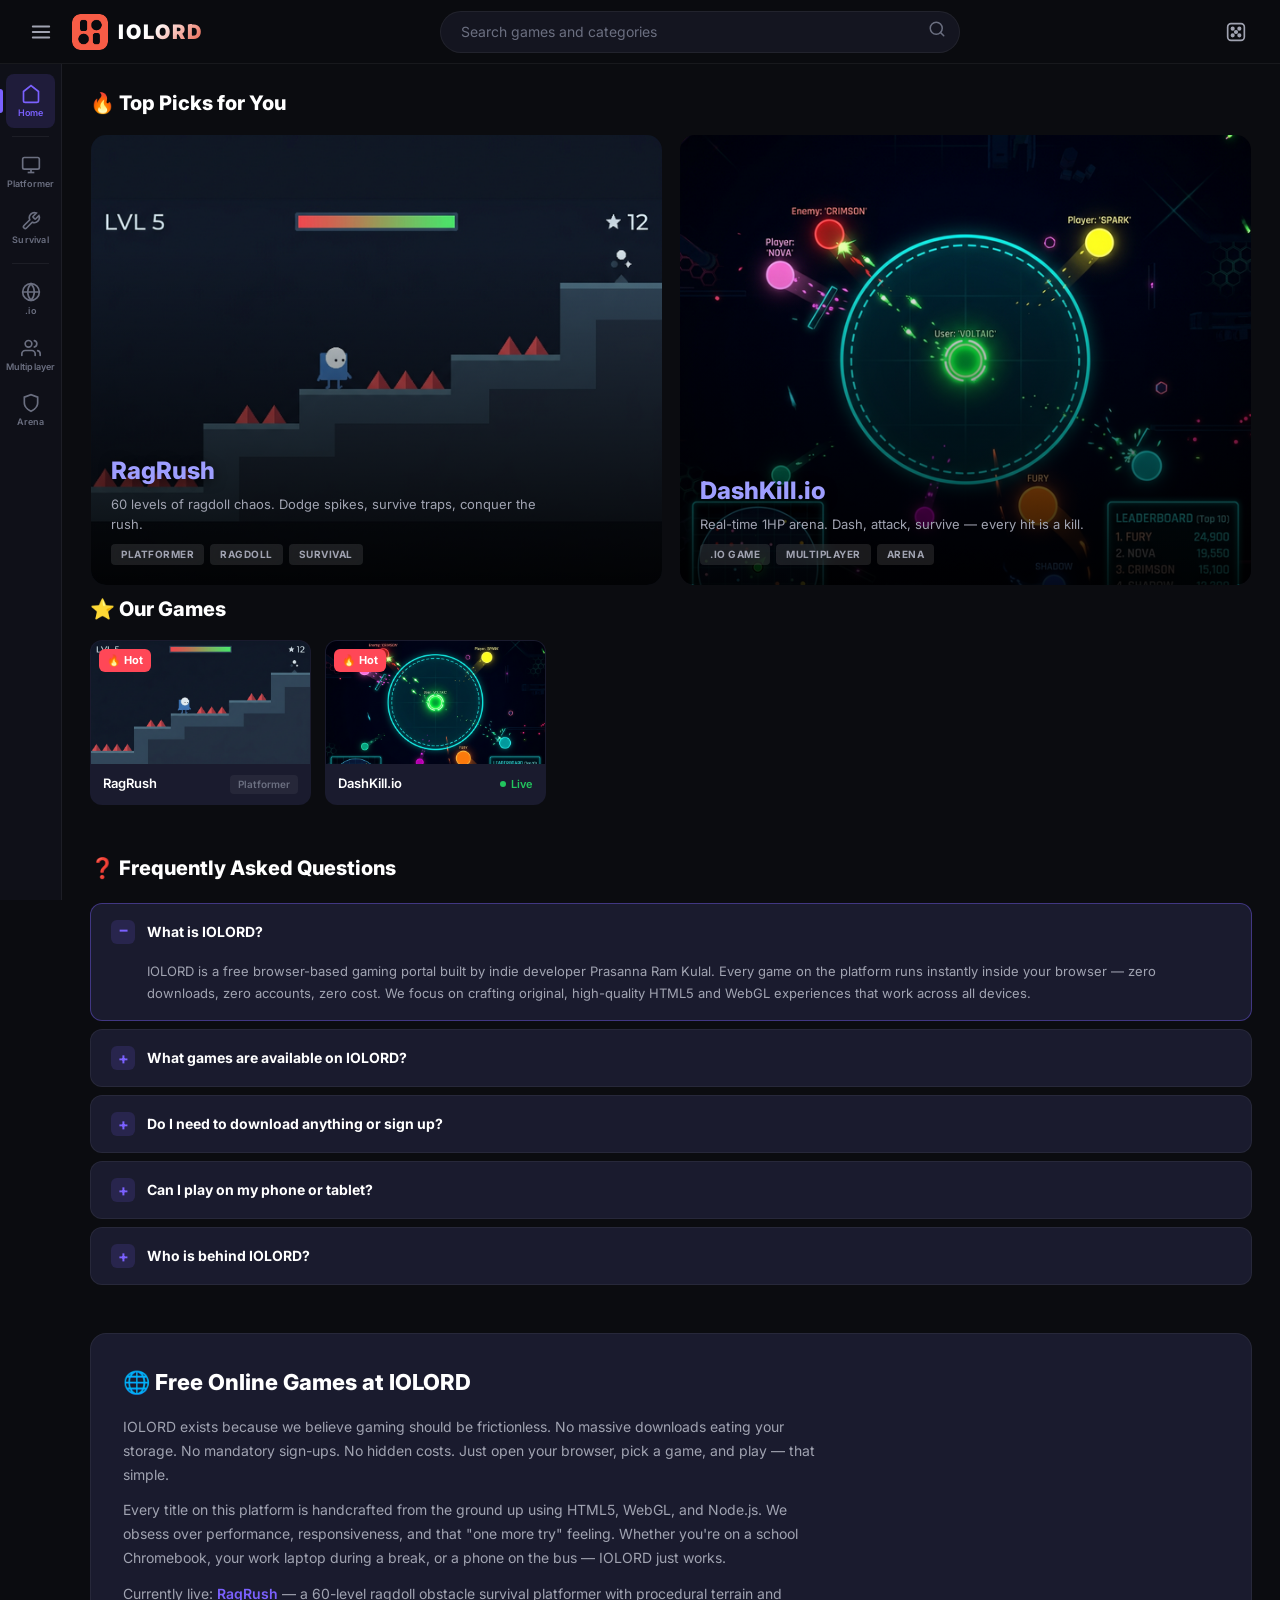
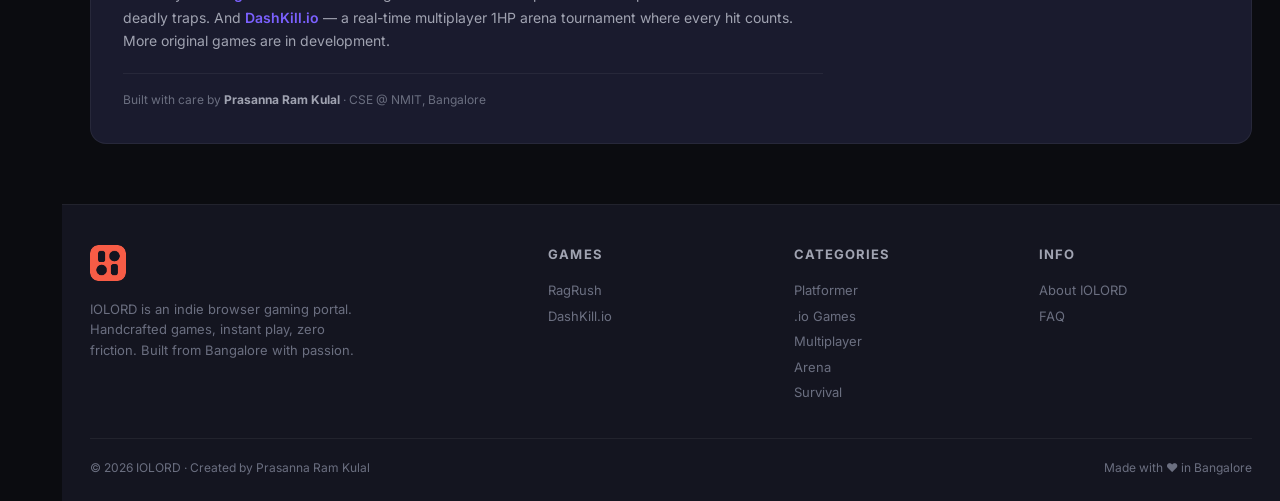
==== commit 8899b98b: "Deep SEO overhaul, new coral logo, FAQ section, realistic thumbnails, premium branding" ====
--- a/index.html
+++ b/index.html
@@ -4,841 +4,439 @@
 <head>
   <meta charset="UTF-8">
   <meta name="viewport" content="width=device-width, initial-scale=1.0">
-  <title>IOLORD — Premium Free Browser Games Portal</title>
+
+  <!-- ═══ PRIMARY SEO ═══ -->
+  <title>IOLORD — Play Top Free Browser .IO Games Online | No Download</title>
   <meta name="description"
-    content="IOLORD is the ultimate free browser games hub. Play RagRush and DashKill.io unblocked. No downloads, instant play!">
+    content="IOLORD brings you handcrafted browser games built for instant fun. Jump into RagRush, a 60-level ragdoll platformer, or battle live players in DashKill.io — all free, no downloads, no sign-ups. Built by indie dev Prasanna Ram Kulal.">
   <meta name="keywords"
-    content="io games, free browser games, unblocked games, ragrush, dashkill, iolord, play games for free, web games">
-  <meta name="author" content="IOLORD">
-  <meta name="robots" content="index, follow">
+    content="iolord, io games, free browser games, online games, ragrush, dashkill io, play games online free, web games, unblocked games, html5 games, webgl games, ragdoll games, multiplayer io games, arena games, platformer games, indie games, browser gaming, instant play games">
+  <meta name="author" content="Prasanna Ram Kulal">
+  <meta name="creator" content="Prasanna Ram Kulal">
+  <meta name="publisher" content="IOLORD">
+  <meta name="robots" content="index, follow, max-snippet:-1, max-image-preview:large, max-video-preview:-1">
   <link rel="canonical" href="https://www.iolord.com/">
-
-  <meta name="theme-color" content="#02040a">
-
-  <!-- Open Graph -->
-  <meta property="og:title" content="IOLORD — Premium Free Browser Games Portal">
+  <meta name="theme-color" content="#E8563F">
+  <meta name="color-scheme" content="dark">
+  <meta name="mobile-web-app-capable" content="yes">
+  <meta name="apple-mobile-web-app-capable" content="yes">
+  <meta name="apple-mobile-web-app-status-bar-style" content="black-translucent">
+  <meta name="apple-mobile-web-app-title" content="IOLORD">
+  <meta name="application-name" content="IOLORD">
+  <meta name="msapplication-TileColor" content="#0b0c10">
+  <meta name="msapplication-TileImage" content="https://www.iolord.com/favicon.png">
+
+  <!-- ═══ OPEN GRAPH ═══ -->
+  <meta property="og:title" content="IOLORD — Play Top Free Browser .IO Games Online">
   <meta property="og:description"
-    content="Play epic .io games free in your browser. No download needed! Featuring the hit games RagRush and DashKill.io.">
+    content="Handcrafted browser games with zero friction. Play RagRush (ragdoll platformer) and DashKill.io (multiplayer arena) instantly — free, no downloads, no accounts.">
   <meta property="og:type" content="website">
   <meta property="og:url" content="https://www.iolord.com/">
-  <meta property="og:image" content="https://www.iolord.com/assets/iolord-logo-nobg.png">
+  <meta property="og:image" content="https://www.iolord.com/assets/iolord-logo.png">
+  <meta property="og:image:width" content="512">
+  <meta property="og:image:height" content="512">
+  <meta property="og:image:alt" content="IOLORD gaming portal logo">
   <meta property="og:site_name" content="IOLORD">
-
-  <!-- Twitter Card -->
+  <meta property="og:locale" content="en_US">
+
+  <!-- ═══ TWITTER CARD ═══ -->
   <meta name="twitter:card" content="summary_large_image">
-  <meta name="twitter:title" content="IOLORD — Premium Free Browser Games">
-  <meta name="twitter:description" content="Play epic .io games free in your browser. No download needed!">
-  <meta name="twitter:image" content="https://www.iolord.com/assets/iolord-logo-nobg.png">
-
-  <!-- JSON-LD Structured Data -->
+  <meta name="twitter:title" content="IOLORD — Free Browser Games | Instant Play">
+  <meta name="twitter:description"
+    content="RagRush + DashKill.io — handcrafted browser games. No downloads. No sign-ups. Just click and play.">
+  <meta name="twitter:image" content="https://www.iolord.com/assets/iolord-logo.png">
+  <meta name="twitter:image:alt" content="IOLORD logo">
+
+  <!-- ═══ STRUCTURED DATA — WebSite + SearchAction ═══ -->
   <script type="application/ld+json">
   {
     "@context": "https://schema.org",
     "@type": "WebSite",
     "name": "IOLORD",
+    "alternateName": ["IOLord", "iolord.com"],
     "url": "https://www.iolord.com/",
-    "description": "IOLORD is the ultimate premium free browser games hub.",
+    "description": "IOLORD is a free browser gaming portal featuring handcrafted HTML5 and WebGL games. Play instantly on any device — no downloads, no accounts, just pure fun.",
+    "inLanguage": "en",
+    "potentialAction": {
+      "@type": "SearchAction",
+      "target": "https://www.iolord.com/?q={search_term_string}",
+      "query-input": "required name=search_term_string"
+    },
     "publisher": {
       "@type": "Organization",
       "name": "IOLORD",
+      "url": "https://www.iolord.com/",
       "logo": {
         "@type": "ImageObject",
-        "url": "https://www.iolord.com/assets/iolord-logo-nobg.png",
+        "url": "https://www.iolord.com/assets/iolord-logo.png",
         "width": 512,
         "height": 512
+      },
+      "founder": {
+        "@type": "Person",
+        "name": "Prasanna Ram Kulal",
+        "jobTitle": "Indie Game Developer & Full-Stack Engineer",
+        "affiliation": {
+          "@type": "CollegeOrUniversity",
+          "name": "Nitte Meenakshi Institute of Technology (NMIT)",
+          "address": { "@type": "PostalAddress", "addressLocality": "Bangalore", "addressRegion": "Karnataka", "addressCountry": "IN" }
+        }
       }
     }
   }
   </script>
 
-  <!-- Google Icon fix: Many platforms use manifest.json or icons with backgrounds. 
-       Since iolord-logo-nobg.png is transparent and has white text, it looks invisible on white backgrounds.
-       Browsers will use favicon.svg or apple-touch-icon. -->
-  <link rel="icon" href="/favicon.svg" type="image/svg+xml">
-  <link rel="apple-touch-icon" href="/favicon.svg">
-
+  <!-- ═══ STRUCTURED DATA — VideoGame (RagRush) ═══ -->
+  <script type="application/ld+json">
+  {
+    "@context": "https://schema.org",
+    "@type": "VideoGame",
+    "name": "RagRush",
+    "url": "https://ragrush.iolord.com/",
+    "description": "A 60-level ragdoll obstacle survival platformer built entirely in HTML5. Navigate procedural terrain, dodge deadly traps, and push your reflexes to the edge — all inside your browser.",
+    "genre": ["Platformer", "Survival", "Action"],
+    "gamePlatform": "Web Browser",
+    "applicationCategory": "Game",
+    "operatingSystem": "Any",
+    "offers": { "@type": "Offer", "price": "0", "priceCurrency": "USD" },
+    "author": { "@type": "Person", "name": "Prasanna Ram Kulal" },
+    "publisher": { "@type": "Organization", "name": "IOLORD" },
+    "image": "https://www.iolord.com/assets/games/ragrush-thumb.png",
+    "playMode": "SinglePlayer",
+    "numberOfPlayers": { "@type": "QuantitativeValue", "value": 1 }
+  }
+  </script>
+
+  <!-- ═══ STRUCTURED DATA — VideoGame (DashKill.io) ═══ -->
+  <script type="application/ld+json">
+  {
+    "@context": "https://schema.org",
+    "@type": "VideoGame",
+    "name": "DashKill.io",
+    "url": "https://dashkill.iolord.com/",
+    "description": "A real-time multiplayer .io arena where every hit is a kill. Dash through 10 tournament levels, outsmart opponents, and climb the leaderboard — all in your browser with zero latency.",
+    "genre": [".io Game", "Multiplayer", "Arena", "Action"],
+    "gamePlatform": "Web Browser",
+    "applicationCategory": "Game",
+    "operatingSystem": "Any",
+    "offers": { "@type": "Offer", "price": "0", "priceCurrency": "USD" },
+    "author": { "@type": "Person", "name": "Prasanna Ram Kulal" },
+    "publisher": { "@type": "Organization", "name": "IOLORD" },
+    "image": "https://www.iolord.com/assets/games/dashkill-thumb.png",
+    "playMode": "MultiPlayer",
+    "numberOfPlayers": { "@type": "QuantitativeValue", "minValue": 2, "maxValue": 50 }
+  }
+  </script>
+
+  <!-- ═══ STRUCTURED DATA — FAQ ═══ -->
+  <script type="application/ld+json">
+  {
+    "@context": "https://schema.org",
+    "@type": "FAQPage",
+    "mainEntity": [
+      {
+        "@type": "Question",
+        "name": "What is IOLORD?",
+        "acceptedAnswer": { "@type": "Answer", "text": "IOLORD is a free browser-based gaming portal where you can play handcrafted HTML5 and WebGL games instantly. No downloads, no accounts, no paywalls — just click and play on any device." }
+      },
+      {
+        "@type": "Question",
+        "name": "What games can I play on IOLORD?",
+        "acceptedAnswer": { "@type": "Answer", "text": "IOLORD currently features two original titles: RagRush — a 60-level ragdoll obstacle survival platformer, and DashKill.io — a real-time multiplayer 1HP arena tournament with live leaderboards." }
+      },
+      {
+        "@type": "Question",
+        "name": "Do I need to download anything or create an account?",
+        "acceptedAnswer": { "@type": "Answer", "text": "Absolutely not. Every game on IOLORD runs directly inside your browser. There are no installs, no sign-ups, and no hidden fees. Open the page and start playing in seconds." }
+      },
+      {
+        "@type": "Question",
+        "name": "Who created IOLORD?",
+        "acceptedAnswer": { "@type": "Answer", "text": "IOLORD was created by Prasanna Ram Kulal, a Computer Science Engineering student at NMIT Bangalore. Every game is built from scratch using modern web technologies." }
+      },
+      {
+        "@type": "Question",
+        "name": "Can I play IOLORD games on mobile?",
+        "acceptedAnswer": { "@type": "Answer", "text": "Yes. All IOLORD games are designed to work across devices — desktops, laptops, tablets, and smartphones running any modern browser." }
+      }
+    ]
+  }
+  </script>
+
+  <!-- ═══ FAVICONS ═══ -->
+  <link rel="icon" type="image/png" sizes="512x512" href="/favicon.png">
+  <link rel="icon" type="image/svg+xml" href="/favicon.svg">
+  <link rel="apple-touch-icon" sizes="512x512" href="/apple-touch-icon.png">
+  <link rel="manifest" href="/manifest.json">
+
+  <!-- ═══ PRECONNECTS ═══ -->
   <link rel="preconnect" href="https://fonts.googleapis.com">
   <link rel="preconnect" href="https://fonts.gstatic.com" crossorigin>
-  <link
-    href="https://fonts.googleapis.com/css2?family=Outfit:wght@300;400;500;600;800&family=Orbitron:wght@600;800;900&display=swap"
+  <link href="https://fonts.googleapis.com/css2?family=Inter:wght@400;500;600;700;800;900&display=swap"
     rel="stylesheet">
 
-  <style>
-    *,
-    *::before,
-    *::after {
-      margin: 0;
-      padding: 0;
-      box-sizing: border-box;
-    }
-
-    :root {
-      --bg-color: #02040a;
-      --bg-gradient: radial-gradient(circle at 50% 0%, #0a1f38 0%, #02040a 60%);
-      --card-bg: rgba(10, 15, 25, 0.4);
-      --card-border: rgba(0, 229, 255, 0.15);
-
-      /* Unified Premium Brand Colors */
-      --brand-cyan: #00e5ff;
-      --brand-cyan-glow: rgba(0, 229, 255, 0.5);
-      --brand-blue: #0055ff;
-      --brand-light: #f0f4f8;
-      --brand-dim: #8b9bb4;
-
-      --font-display: 'Orbitron', sans-serif;
-      --font-body: 'Outfit', sans-serif;
-    }
-
-    html {
-      scroll-behavior: smooth;
-    }
-
-    body {
-      background: var(--bg-color);
-      background-image: var(--bg-gradient);
-      color: var(--brand-light);
-      font-family: var(--font-body);
-      min-height: 100vh;
-      overflow-x: hidden;
-      line-height: 1.6;
-    }
-
-    /* Subtle grid overlay */
-    body::before {
-      content: '';
-      position: fixed;
-      inset: 0;
-      background-image:
-        linear-gradient(rgba(0, 229, 255, 0.03) 1px, transparent 1px),
-        linear-gradient(90deg, rgba(0, 229, 255, 0.03) 1px, transparent 1px);
-      background-size: 40px 40px;
-      z-index: 0;
-      pointer-events: none;
-      perspective: 1000px;
-      transform-origin: top;
-      transform: rotateX(60deg) scale(2);
-      opacity: 0.5;
-    }
-
-    #bg-canvas {
-      position: fixed;
-      inset: 0;
-      z-index: 0;
-      pointer-events: none;
-      opacity: 0.6;
-    }
-
-    /* ── NAV ── */
-    nav {
-      position: fixed;
-      top: 0;
-      left: 0;
-      right: 0;
-      z-index: 100;
-      display: flex;
-      align-items: center;
-      justify-content: space-between;
-      padding: 20px 50px;
-      background: rgba(2, 4, 10, 0.7);
-      backdrop-filter: blur(20px);
-      border-bottom: 1px solid rgba(0, 229, 255, 0.1);
-      transition: all 0.3s ease;
-    }
-
-    .nav-logo {
-      display: flex;
-      align-items: center;
-      gap: 12px;
-    }
-
-    .nav-logo img {
-      height: 50px;
-      width: auto;
-      object-fit: contain;
-      filter: drop-shadow(0 0 15px var(--brand-cyan-glow));
-    }
-
-    .nav-links {
-      display: flex;
-      gap: 35px;
-    }
-
-    .nav-links a {
-      font-family: var(--font-body);
-      font-weight: 600;
-      font-size: 15px;
-      letter-spacing: 0.05em;
-      color: var(--brand-dim);
-      text-decoration: none;
-      text-transform: uppercase;
-      position: relative;
-      transition: color 0.3s;
-    }
-
-    .nav-links a:hover {
-      color: var(--brand-cyan);
-    }
-
-    .nav-links a::after {
-      content: '';
-      position: absolute;
-      bottom: -6px;
-      left: 50%;
-      transform: translateX(-50%);
-      width: 0;
-      height: 2px;
-      background: var(--brand-cyan);
-      transition: width 0.3s ease;
-      box-shadow: 0 0 10px var(--brand-cyan);
-    }
-
-    .nav-links a:hover::after {
-      width: 100%;
-    }
-
-    /* ── MAIN ── */
-    main {
-      position: relative;
-      z-index: 2;
-      padding-top: 100px;
-    }
-
-    /* ── HERO ── */
-    .hero {
-      padding: 80px 20px 40px;
-      display: flex;
-      flex-direction: column;
-      align-items: center;
-      text-align: center;
-    }
-
-    .hero-icon {
-      margin-bottom: 30px;
-      animation: float 4s ease-in-out infinite;
-    }
-
-    .hero-icon img {
-      width: 100%;
-      max-width: 500px;
-      height: auto;
-      object-fit: contain;
-      filter: drop-shadow(0 15px 40px rgba(0, 229, 255, 0.2));
-    }
-
-    @keyframes float {
-
-      0%,
-      100% {
-        transform: translateY(0);
-      }
-
-      50% {
-        transform: translateY(-15px);
-      }
-    }
-
-    .hero-desc {
-      font-size: 19px;
-      font-weight: 400;
-      color: var(--brand-dim);
-      max-width: 600px;
-      margin: 0 auto 40px;
-      line-height: 1.6;
-    }
-
-    .hero-badges {
-      display: flex;
-      gap: 15px;
-      justify-content: center;
-      flex-wrap: wrap;
-    }
-
-    .badge {
-      display: flex;
-      align-items: center;
-      gap: 8px;
-      padding: 10px 24px;
-      border-radius: 30px;
-      font-size: 13px;
-      font-weight: 800;
-      letter-spacing: 0.1em;
-      border: 1px solid var(--brand-cyan);
-      color: var(--brand-cyan);
-      background: rgba(0, 229, 255, 0.05);
-      box-shadow: inset 0 0 20px rgba(0, 229, 255, 0.05), 0 4px 15px rgba(0, 229, 255, 0.05);
-      backdrop-filter: blur(10px);
-      text-transform: uppercase;
-    }
-
-    .badge svg {
-      width: 16px;
-      height: 16px;
-    }
-
-    /* ── GAMES SECTION ── */
-    .games-section {
-      padding: 40px 20px 80px;
-      max-width: 1200px;
-      margin: 0 auto;
-    }
-
-    .section-line {
-      display: flex;
-      align-items: center;
-      gap: 20px;
-      margin-bottom: 40px;
-    }
-
-    .section-line::before,
-    .section-line::after {
-      content: '';
-      flex: 1;
-      height: 1px;
-      background: linear-gradient(90deg, transparent, var(--brand-cyan), transparent);
-      opacity: 0.3;
-    }
-
-    .section-title {
-      font-family: var(--font-display);
-      font-size: clamp(24px, 5vw, 40px);
-      font-weight: 900;
-      letter-spacing: 4px;
-      color: #fff;
-      text-shadow: 0 0 20px var(--brand-cyan-glow);
-      text-transform: uppercase;
-    }
-
-    .games-grid {
-      display: grid;
-      grid-template-columns: repeat(auto-fill, minmax(350px, 1fr));
-      gap: 30px;
-    }
-
-    /* ── PREMIUM GAME CARD ── */
-    .game-card {
-      position: relative;
-      background: var(--card-bg);
-      backdrop-filter: blur(12px);
-      border-radius: 20px;
-      border: 1px solid var(--card-border);
-      overflow: hidden;
-      transition: all 0.4s cubic-bezier(0.175, 0.885, 0.32, 1.275);
-      cursor: pointer;
-      text-decoration: none;
-      display: flex;
-      flex-direction: column;
-      box-shadow: 0 10px 30px rgba(0, 0, 0, 0.5);
-    }
-
-    .game-card:hover {
-      transform: translateY(-10px);
-      border-color: var(--brand-cyan);
-      box-shadow: 0 20px 50px rgba(0, 229, 255, 0.2), inset 0 0 20px rgba(0, 229, 255, 0.05);
-    }
-
-    .card-banner {
-      height: 220px;
-      position: relative;
-      display: flex;
-      align-items: center;
-      justify-content: center;
-      overflow: hidden;
-    }
-
-    /* Custom Banners */
-    .banner-ragrush {
-      background: radial-gradient(circle at center, #1a0505 0%, #050101 100%);
-    }
-
-    .banner-dashkill {
-      background: radial-gradient(circle at center, #051a15 0%, #010503 100%);
-    }
-
-    .card-banner h3 {
-      font-family: var(--font-display);
-      font-size: 2.8rem;
-      font-weight: 900;
-      letter-spacing: 5px;
-      position: relative;
-      z-index: 2;
-    }
-
-    .banner-ragrush h3 {
-      color: #fff;
-      text-shadow: 0 0 30px rgba(255, 34, 68, 0.8);
-    }
-
-    .banner-dashkill h3 {
-      color: #fff;
-      text-shadow: 0 0 30px rgba(0, 255, 136, 0.8);
-    }
-
-    .card-body {
-      padding: 30px;
-      flex-grow: 1;
-      display: flex;
-      flex-direction: column;
-    }
-
-    .card-title {
-      font-family: var(--font-display);
-      font-size: 22px;
-      font-weight: 800;
-      letter-spacing: 2px;
-      margin-bottom: 12px;
-    }
-
-    .card-desc {
-      font-size: 15px;
-      color: var(--brand-dim);
-      line-height: 1.6;
-      margin-bottom: 24px;
-      flex-grow: 1;
-    }
-
-    .card-meta {
-      display: flex;
-      gap: 10px;
-      flex-wrap: wrap;
-      margin-bottom: 24px;
-    }
-
-    .tag {
-      font-size: 11px;
-      font-weight: 800;
-      letter-spacing: 1px;
-      padding: 6px 14px;
-      border-radius: 6px;
-      background: rgba(255, 255, 255, 0.03);
-      border: 1px solid rgba(255, 255, 255, 0.1);
-      color: var(--brand-light);
-      text-transform: uppercase;
-    }
-
-    .card-footer {
-      display: flex;
-      align-items: center;
-      justify-content: space-between;
-      border-top: 1px solid rgba(255, 255, 255, 0.05);
-      padding-top: 20px;
-    }
-
-    .players-online {
-      font-size: 13px;
-      font-weight: 600;
-      color: var(--brand-light);
-      display: flex;
-      align-items: center;
-      gap: 8px;
-    }
-
-    .pulse-dot {
-      width: 8px;
-      height: 8px;
-      border-radius: 50%;
-      background: var(--brand-cyan);
-      box-shadow: 0 0 10px var(--brand-cyan);
-      animation: pulseDot 1.5s ease-in-out infinite;
-    }
-
-    @keyframes pulseDot {
-
-      0%,
-      100% {
-        opacity: 1;
-        transform: scale(1);
-      }
-
-      50% {
-        opacity: 0.4;
-        transform: scale(0.8);
-      }
-    }
-
-    .play-btn {
-      display: inline-flex;
-      align-items: center;
-      gap: 10px;
-      padding: 12px 24px;
-      border-radius: 8px;
-      font-family: var(--font-display);
-      font-size: 13px;
-      font-weight: 900;
-      letter-spacing: 2px;
-      border: none;
-      background: var(--brand-cyan);
-      color: #000;
-      box-shadow: 0 0 20px rgba(0, 229, 255, 0.4);
-      transition: all 0.3s;
-      text-transform: uppercase;
-    }
-
-    .game-card:hover .play-btn {
-      box-shadow: 0 0 30px rgba(0, 229, 255, 0.7);
-      transform: scale(1.05);
-    }
-
-    .play-btn svg {
-      width: 16px;
-      height: 16px;
-    }
-
-    /* ── STATS ── */
-    .stats-bar {
-      display: flex;
-      justify-content: center;
-      gap: clamp(40px, 8vw, 120px);
-      padding: 60px 20px;
-      background: linear-gradient(90deg, transparent, rgba(0, 229, 255, 0.05), transparent);
-      border-top: 1px solid rgba(0, 229, 255, 0.1);
-      border-bottom: 1px solid rgba(0, 229, 255, 0.1);
-      margin-top: 20px;
-      margin-bottom: 60px;
-    }
-
-    .stat-item {
-      text-align: center;
-    }
-
-    .stat-num {
-      font-family: var(--font-display);
-      font-size: clamp(36px, 6vw, 56px);
-      font-weight: 900;
-      color: #fff;
-      text-shadow: 0 0 20px var(--brand-cyan-glow);
-      margin-bottom: 5px;
-    }
-
-    .stat-label {
-      font-size: 14px;
-      font-weight: 600;
-      letter-spacing: 3px;
-      color: var(--brand-cyan);
-      text-transform: uppercase;
-    }
-
-    /* ── FOOTER ── */
-    footer {
-      position: relative;
-      z-index: 1;
-      background: rgba(2, 4, 10, 0.9);
-      border-top: 1px solid rgba(0, 229, 255, 0.1);
-      padding: 40px 50px;
-      display: flex;
-      align-items: center;
-      justify-content: space-between;
-      font-size: 14px;
-      color: var(--brand-dim);
-      flex-wrap: wrap;
-      gap: 20px;
-    }
-
-    .footer-logo {
-      display: flex;
-      align-items: center;
-    }
-
-    .footer-logo img {
-      height: 40px;
-      width: auto;
-      object-fit: contain;
-      opacity: 0.7;
-      transition: opacity 0.3s;
-    }
-
-    .footer-logo img:hover {
-      opacity: 1;
-    }
-
-    .footer-links {
-      display: flex;
-      gap: 30px;
-      font-weight: 600;
-    }
-
-    .footer-links a {
-      color: var(--brand-dim);
-      text-decoration: none;
-      transition: color 0.3s;
-    }
-
-    .footer-links a:hover {
-      color: var(--brand-cyan);
-    }
-
-    @media (max-width: 768px) {
-      nav {
-        padding: 15px 20px;
-      }
-
-      .nav-links {
-        display: none;
-      }
-
-      .games-grid {
-        grid-template-columns: 1fr;
-      }
-
-      .stats-bar {
-        gap: 30px;
-        flex-wrap: wrap;
-      }
-
-      .stat-item {
-        width: 40%;
-      }
-
-      footer {
-        flex-direction: column;
-        text-align: center;
-        justify-content: center;
-      }
-    }
-  </style>
+  <link rel="stylesheet" href="style.css">
 </head>
 
 <body>
 
-  <canvas id="bg-canvas"></canvas>
-
-  <!-- NAV -->
-  <nav>
-    <div class="nav-logo">
-      <img src="assets/iolord-logo-nobg.png" alt="IOLORD">
+  <!-- ═══ HEADER ═══ -->
+  <header class="header">
+    <div class="header-left">
+      <button class="menu-btn" id="menuToggle" aria-label="Toggle navigation menu">
+        <svg viewBox="0 0 24 24" fill="none" stroke="currentColor" stroke-width="2" stroke-linecap="round">
+          <line x1="3" y1="6" x2="21" y2="6" />
+          <line x1="3" y1="12" x2="21" y2="12" />
+          <line x1="3" y1="18" x2="21" y2="18" />
+        </svg>
+      </button>
+      <a href="/" class="logo-link" aria-label="IOLORD Home">
+        <img src="assets/iolord-logo.png" alt="IOLORD" class="logo-img" width="36" height="36">
+        <span class="logo-text">IOLORD</span>
+      </a>
     </div>
-    <div class="nav-links">
-      <a href="#games">Games</a>
-      <a href="#about">About</a>
+    <div class="search-wrapper">
+      <input type="text" class="search-bar" id="searchBar" placeholder="Search games and categories" autocomplete="off"
+        aria-label="Search games">
+      <div class="search-icon"><svg viewBox="0 0 24 24" fill="none" stroke="currentColor" stroke-width="2"
+          stroke-linecap="round">
+          <circle cx="11" cy="11" r="8" />
+          <line x1="21" y1="21" x2="16.65" y2="16.65" />
+        </svg></div>
     </div>
-  </nav>
-
-  <main>
-    <!-- HERO -->
-    <section class="hero" id="about">
-      <div class="hero-icon">
-        <img src="assets/iolord-logo-nobg.png" alt="IOLORD">
-      </div>
-      <p class="hero-desc">No downloads. No accounts. Premium HTML5 & WebGL games directly in your browser. Just click
-        and play instantly.</p>
-
-      <div class="hero-badges">
-        <span class="badge">
-          <svg viewBox="0 0 24 24" fill="none" stroke="currentColor" stroke-width="2.5">
-            <polyline points="20 6 9 17 4 12"></polyline>
-          </svg>
-          100% FREE
-        </span>
-        <span class="badge">
-          <svg viewBox="0 0 24 24" fill="none" stroke="currentColor" stroke-width="2.5">
-            <path d="M13 2H6a2 2 0 0 0-2 2v16a2 2 0 0 0 2 2h12a2 2 0 0 0 2-2V9z"></path>
-            <polyline points="13 2 13 9 20 9"></polyline>
-          </svg>
-          NO DOWNLOAD
-        </span>
-        <span class="badge">
-          <svg viewBox="0 0 24 24" fill="none" stroke="currentColor" stroke-width="2.5">
-            <circle cx="12" cy="12" r="10"></circle>
-            <line x1="2" y1="12" x2="22" y2="12"></line>
-            <path d="M12 2a15.3 15.3 0 0 1 4 10 15.3 15.3 0 0 1-4 10 15.3 15.3 0 0 1-4-10 15.3 15.3 0 0 1 4-10z"></path>
-          </svg>
-          MULTIPLAYER
-        </span>
+    <div class="header-right">
+      <button class="header-icon-btn" id="randomGameBtn" title="Play a random game" aria-label="Play random game">
+        <svg viewBox="0 0 24 24" fill="none" stroke="currentColor" stroke-width="2" stroke-linecap="round">
+          <rect x="2" y="2" width="20" height="20" rx="4" />
+          <circle cx="8" cy="8" r="1.5" fill="currentColor" />
+          <circle cx="16" cy="8" r="1.5" fill="currentColor" />
+          <circle cx="8" cy="16" r="1.5" fill="currentColor" />
+          <circle cx="16" cy="16" r="1.5" fill="currentColor" />
+          <circle cx="12" cy="12" r="1.5" fill="currentColor" />
+        </svg>
+      </button>
+    </div>
+  </header>
+
+  <!-- ═══ SIDEBAR ═══ -->
+  <aside class="sidebar" id="sidebar" aria-label="Game categories">
+    <a href="#" class="sidebar-item active" data-filter="all"><svg viewBox="0 0 24 24" fill="none" stroke="currentColor"
+        stroke-width="2">
+        <path d="M3 9l9-7 9 7v11a2 2 0 0 1-2 2H5a2 2 0 0 1-2-2z" />
+      </svg><span>Home</span></a>
+    <div class="sidebar-divider"></div>
+    <a href="#" class="sidebar-item" data-filter="platformer"><svg viewBox="0 0 24 24" fill="none" stroke="currentColor"
+        stroke-width="2">
+        <rect x="2" y="3" width="20" height="14" rx="2" />
+        <line x1="8" y1="21" x2="16" y2="21" />
+        <line x1="12" y1="17" x2="12" y2="21" />
+      </svg><span>Platformer</span></a>
+    <a href="#" class="sidebar-item" data-filter="survival"><svg viewBox="0 0 24 24" fill="none" stroke="currentColor"
+        stroke-width="2">
+        <path
+          d="M14.7 6.3a1 1 0 0 0 0 1.4l1.6 1.6a1 1 0 0 0 1.4 0l3.77-3.77a6 6 0 0 1-7.94 7.94l-6.91 6.91a2.12 2.12 0 0 1-3-3l6.91-6.91a6 6 0 0 1 7.94-7.94l-3.76 3.76z" />
+      </svg><span>Survival</span></a>
+    <div class="sidebar-divider"></div>
+    <a href="#" class="sidebar-item" data-filter="io"><svg viewBox="0 0 24 24" fill="none" stroke="currentColor"
+        stroke-width="2" stroke-linecap="round">
+        <circle cx="12" cy="12" r="10" />
+        <line x1="2" y1="12" x2="22" y2="12" />
+        <path d="M12 2a15.3 15.3 0 0 1 4 10 15.3 15.3 0 0 1-4 10 15.3 15.3 0 0 1-4-10 15.3 15.3 0 0 1 4-10z" />
+      </svg><span>.io</span></a>
+    <a href="#" class="sidebar-item" data-filter="multiplayer"><svg viewBox="0 0 24 24" fill="none"
+        stroke="currentColor" stroke-width="2" stroke-linecap="round">
+        <path d="M17 21v-2a4 4 0 0 0-4-4H5a4 4 0 0 0-4 4v2" />
+        <circle cx="9" cy="7" r="4" />
+        <path d="M23 21v-2a4 4 0 0 0-3-3.87" />
+        <path d="M16 3.13a4 4 0 0 1 0 7.75" />
+      </svg><span>Multiplayer</span></a>
+    <a href="#" class="sidebar-item" data-filter="arena"><svg viewBox="0 0 24 24" fill="none" stroke="currentColor"
+        stroke-width="2">
+        <path d="M12 22s8-4 8-10V5l-8-3-8 3v7c0 6 8 10 8 10z" />
+      </svg><span>Arena</span></a>
+  </aside>
+
+  <!-- ═══ MAIN ═══ -->
+  <main class="main-content">
+
+    <!-- Hero -->
+    <section aria-label="Featured games">
+      <div class="section-header" id="featured">
+        <h1 class="section-title">🔥 Top Picks for You</h1>
+      </div>
+      <div class="hero-grid">
+        <a href="https://ragrush.iolord.com" target="_blank" rel="noopener" class="hero-card" id="hero-ragrush"
+          data-categories="platformer,survival">
+          <img src="assets/games/ragrush-thumb.png"
+            alt="RagRush gameplay — ragdoll character dodging spikes on dark platforms" class="hero-thumb" width="800"
+            height="450" loading="eager">
+          <div class="hero-card-overlay"></div>
+          <div class="hero-play-btn"><svg viewBox="0 0 24 24" fill="currentColor">
+              <polygon points="5,3 19,12 5,21" />
+            </svg></div>
+          <div class="hero-card-info">
+            <div class="hero-card-title">RagRush</div>
+            <div class="hero-card-desc">60 levels of ragdoll chaos. Dodge spikes, survive traps, conquer the rush.</div>
+            <div class="hero-card-tags"><span class="hero-tag">Platformer</span><span
+                class="hero-tag">Ragdoll</span><span class="hero-tag">Survival</span></div>
+          </div>
+        </a>
+        <a href="https://dashkill.iolord.com" target="_blank" rel="noopener" class="hero-card" id="hero-dashkill"
+          data-categories="io,multiplayer,arena">
+          <img src="assets/games/dashkill-thumb.png"
+            alt="DashKill.io gameplay — neon arena with glowing players in multiplayer battle" class="hero-thumb"
+            width="800" height="450" loading="eager">
+          <div class="hero-card-overlay"></div>
+          <div class="hero-play-btn"><svg viewBox="0 0 24 24" fill="currentColor">
+              <polygon points="5,3 19,12 5,21" />
+            </svg></div>
+          <div class="hero-card-info">
+            <div class="hero-card-title">DashKill.io</div>
+            <div class="hero-card-desc">Real-time 1HP arena. Dash, attack, survive — every hit is a kill.</div>
+            <div class="hero-card-tags"><span class="hero-tag">.io Game</span><span
+                class="hero-tag">Multiplayer</span><span class="hero-tag">Arena</span></div>
+          </div>
+        </a>
       </div>
     </section>
 
-    <!-- GAMES -->
-    <section class="games-section" id="games">
-      <div class="section-line">
-        <h2 class="section-title">FEATURED GAMES</h2>
-      </div>
-
-      <div class="games-grid">
-
-        <!-- RAGRUSH (First item, per user request) -->
-        <a href="https://ragrush.iolord.com" target="_blank" class="game-card">
-          <div class="card-banner banner-ragrush">
-            <h3>RAG<span style="color: #ff2244;">RUSH</span></h3>
-            <!-- Decorative particles/shapes -->
-            <div
-              style="position: absolute; bottom: 10px; left: 20px; width: 0; height: 0; border-left: 15px solid transparent; border-right: 15px solid transparent; border-bottom: 30px solid #ff2244; transform: rotate(-20deg); opacity: 0.8; filter: drop-shadow(0 0 10px #ff2244);">
-            </div>
-            <div
-              style="position: absolute; top: 20px; right: 30px; width: 25px; height: 25px; background: #ffcc00; border-radius: 4px; transform: rotate(15deg); opacity: 0.8; filter: drop-shadow(0 0 10px #ffcc00);">
-            </div>
-            <div
-              style="position: absolute; top: 60%; left: 10%; width: 10px; height: 10px; border-radius: 50%; background: #00e5ff; box-shadow: 0 0 10px #00e5ff;">
+    <!-- Game Cards -->
+    <section aria-label="All games">
+      <div class="section-header" id="all-games">
+        <h2 class="section-title">⭐ Our Games</h2>
+      </div>
+      <div class="games-row">
+        <a href="https://ragrush.iolord.com" target="_blank" rel="noopener" class="game-card" id="card-ragrush"
+          data-categories="platformer,survival">
+          <div class="card-thumb-wrapper">
+            <img src="assets/games/ragrush-thumb.png" alt="RagRush" class="card-thumb" width="400" height="225"
+              loading="lazy">
+            <span class="card-badge badge-hot">🔥 Hot</span>
+            <div class="card-overlay">
+              <div class="play-circle"><svg viewBox="0 0 24 24" fill="currentColor">
+                  <polygon points="5,3 19,12 5,21" />
+                </svg></div>
             </div>
           </div>
-          <div class="card-body">
-            <h3 class="card-title">
-              <span style="color:#fff;">Rag</span><span style="color:#ff2244;">Rush</span>
-            </h3>
-            <div class="card-desc">Premium ragdoll obstacle survival platformer. Navigate dynamic procedural terrain,
-              dodge deadly traps, and survive 60 levels of chaos.</div>
-            <div class="card-meta">
-              <span class="tag">PLATFORMER</span>
-              <span class="tag">RAGDOLL</span>
-              <span class="tag">SURVIVAL</span>
-            </div>
-            <div class="card-footer">
-              <div class="players-online">
-                <span class="pulse-dot" style="background: #00e5ff; box-shadow: 0 0 10px #00e5ff;"></span>
-                <span style="color:var(--brand-cyan);">Play Now!</span>
-              </div>
-              <span class="play-btn">
-                <svg viewBox="0 0 24 24" fill="currentColor">
+          <div class="card-info"><span class="card-title">RagRush</span><span class="card-tag-small">Platformer</span>
+          </div>
+        </a>
+        <a href="https://dashkill.iolord.com" target="_blank" rel="noopener" class="game-card" id="card-dashkill"
+          data-categories="io,multiplayer,arena">
+          <div class="card-thumb-wrapper">
+            <img src="assets/games/dashkill-thumb.png" alt="DashKill.io" class="card-thumb" width="400" height="225"
+              loading="lazy">
+            <span class="card-badge badge-hot">🔥 Hot</span>
+            <div class="card-overlay">
+              <div class="play-circle"><svg viewBox="0 0 24 24" fill="currentColor">
                   <polygon points="5,3 19,12 5,21" />
-                </svg>
-                PLAY NOW
-              </span>
+                </svg></div>
             </div>
           </div>
+          <div class="card-info"><span class="card-title">DashKill.io</span><span class="card-live"><span
+                class="live-dot"></span><span id="dk-live">Live</span></span></div>
         </a>
-
-        <!-- DASHKILL.IO -->
-        <a class="game-card" href="https://dashkill.iolord.com" target="_blank" rel="noopener">
-          <div class="card-banner banner-dashkill">
-            <canvas id="dk-canvas" style="position:absolute; inset:0; width:100%; height:100%;"></canvas>
-            <h3><span style="color:#fff;">DASH</span><span style="color:#00ff88;">KILL</span><span
-                style="color:#00e5ff; font-size:1.2rem; vertical-align:super;">.io</span></h3>
-          </div>
-          <div class="card-body">
-            <h3 class="card-title" style="color:#fff;">DashKill<span style="color:#00ff88;">.io</span></h3>
-            <div class="card-desc">10-level multiplayer tournament arena. Dash, attack, survive. Rise from Level 1 to
-              Champion. 1HP — one hit kills everything.</div>
-            <div class="card-meta">
-              <span class="tag">IO GAME</span>
-              <span class="tag">MULTIPLAYER</span>
-              <span class="tag">TOURNAMENT</span>
-              <span class="tag">1HP</span>
-            </div>
-            <div class="card-footer">
-              <div class="players-online">
-                <span class="pulse-dot" style="background:#00ff88; box-shadow: 0 0 10px #00ff88;"></span>
-                <span id="dk-online" style="color:#00ff88;">Loading...</span>
-              </div>
-              <span class="play-btn">
-                <svg viewBox="0 0 24 24" fill="currentColor">
-                  <polygon points="5,3 19,12 5,21" />
-                </svg>
-                PLAY NOW
-              </span>
-            </div>
-          </div>
-        </a>
-
       </div>
     </section>
 
-    <!-- STATS -->
-    <div class="stats-bar">
-      <div class="stat-item">
-        <div class="stat-num">2</div> <!-- Updated to 2 -->
-        <div class="stat-label">Games Live</div>
-      </div>
-      <div class="stat-item">
-        <div class="stat-num">70+</div>
-        <div class="stat-label">Total Levels</div>
-      </div>
-      <div class="stat-item">
-        <div class="stat-num">∞</div>
-        <div class="stat-label">Replayability</div>
+    <!-- FAQ -->
+    <section class="faq-section" aria-label="Frequently asked questions">
+      <h2 class="section-title faq-heading">❓ Frequently Asked Questions</h2>
+      <div class="faq-list">
+        <details class="faq-item" open>
+          <summary class="faq-q">What is IOLORD?</summary>
+          <p class="faq-a">IOLORD is a free browser-based gaming portal built by indie developer Prasanna Ram Kulal.
+            Every game on the platform runs instantly inside your browser — zero downloads, zero accounts, zero cost. We
+            focus on crafting original, high-quality HTML5 and WebGL experiences that work across all devices.</p>
+        </details>
+        <details class="faq-item">
+          <summary class="faq-q">What games are available on IOLORD?</summary>
+          <p class="faq-a">Right now, IOLORD features two original titles. <strong>RagRush</strong> is a 60-level
+            ragdoll obstacle survival platformer where you dodge deadly traps and navigate procedural terrain.
+            <strong>DashKill.io</strong> is a real-time multiplayer .io arena tournament where one hit eliminates anyone
+            — and every level raises the stakes. More games are being developed.</p>
+        </details>
+        <details class="faq-item">
+          <summary class="faq-q">Do I need to download anything or sign up?</summary>
+          <p class="faq-a">Not at all. Every game on IOLORD loads directly in your web browser. There are no app
+            installs, no registration forms, and no paywalls. Just open the page and start playing within seconds on any
+            device.</p>
+        </details>
+        <details class="faq-item">
+          <summary class="faq-q">Can I play on my phone or tablet?</summary>
+          <p class="faq-a">Yes — all IOLORD games are designed to be responsive and work across desktops, laptops,
+            Chromebooks, iPhones, iPads, and Android devices. Any modern browser is all you need.</p>
+        </details>
+        <details class="faq-item">
+          <summary class="faq-q">Who is behind IOLORD?</summary>
+          <p class="faq-a">IOLORD was created by <strong>Prasanna Ram Kulal</strong>, a Computer Science Engineering
+            student at Nitte Meenakshi Institute of Technology (NMIT), Bangalore. Originally from Mangalore, Prasanna
+            builds each game from scratch using cutting-edge web technologies — driven by a passion to prove that
+            browser games can rival native experiences.</p>
+        </details>
+      </div>
+    </section>
+
+    <!-- About -->
+    <section class="about-section" id="about" aria-label="About IOLORD">
+      <h2 class="about-title">🌐 Free Online Games at IOLORD</h2>
+      <div class="about-text">
+        <p>IOLORD exists because we believe gaming should be frictionless. No massive downloads eating your storage. No
+          mandatory sign-ups. No hidden costs. Just open your browser, pick a game, and play — that simple.</p>
+        <p>Every title on this platform is handcrafted from the ground up using HTML5, WebGL, and Node.js. We obsess
+          over performance, responsiveness, and that "one more try" feeling. Whether you're on a school Chromebook, your
+          work laptop during a break, or a phone on the bus — IOLORD just works.</p>
+        <p>Currently live: <a href="https://ragrush.iolord.com" target="_blank">RagRush</a> — a 60-level ragdoll
+          obstacle survival platformer with procedural terrain and deadly traps. And <a
+            href="https://dashkill.iolord.com" target="_blank">DashKill.io</a> — a real-time multiplayer 1HP arena
+          tournament where every hit counts. More original games are in development.</p>
+        <p class="about-credit">Built with care by <strong>Prasanna Ram Kulal</strong> · CSE @ NMIT, Bangalore</p>
+      </div>
+    </section>
+  </main>
+
+  <!-- ═══ FOOTER ═══ -->
+  <footer class="footer" role="contentinfo">
+    <div class="footer-grid">
+      <div class="footer-brand">
+        <img src="assets/iolord-logo.png" alt="IOLORD" width="36" height="36">
+        <p>IOLORD is an indie browser gaming portal. Handcrafted games, instant play, zero friction. Built from
+          Bangalore with passion.</p>
+      </div>
+      <div class="footer-col">
+        <h4>Games</h4>
+        <a href="https://ragrush.iolord.com" target="_blank" rel="noopener">RagRush</a>
+        <a href="https://dashkill.iolord.com" target="_blank" rel="noopener">DashKill.io</a>
+      </div>
+      <div class="footer-col">
+        <h4>Categories</h4>
+        <a href="#" data-filter-link="platformer">Platformer</a>
+        <a href="#" data-filter-link="io">.io Games</a>
+        <a href="#" data-filter-link="multiplayer">Multiplayer</a>
+        <a href="#" data-filter-link="arena">Arena</a>
+        <a href="#" data-filter-link="survival">Survival</a>
+      </div>
+      <div class="footer-col">
+        <h4>Info</h4>
+        <a href="#about">About IOLORD</a>
+        <a href="#faq">FAQ</a>
       </div>
     </div>
-  </main>
-
-  <footer>
-    <div class="footer-logo">
-      <img src="assets/iolord-logo-nobg.png" alt="IOLORD">
-    </div>
-    <div>© 2026 IOLORD — Premium free browser games for everyone.</div>
-    <div class="footer-links">
-      <a href="https://ragrush.iolord.com" target="_blank">RagRush</a>
-      <a href="https://dashkill.iolord.com" target="_blank">DashKill.io</a>
+    <div class="footer-bottom">
+      <span>© 2026 IOLORD · Created by Prasanna Ram Kulal</span>
+      <span>Made with ❤️ in Bangalore</span>
     </div>
   </footer>
 
   <script>
-    // ── PREMIUM BACKGROUND PARTICLES ──
-    (function () {
-      const canvas = document.getElementById('bg-canvas');
-      const ctx = canvas.getContext('2d');
-      let W, H, particles = [];
-      function resize() { W = canvas.width = window.innerWidth; H = canvas.height = window.innerHeight; }
-      function mkP() {
-        return {
-          x: Math.random() * W,
-          y: Math.random() * H,
-          vx: (Math.random() - 0.5) * 0.2,
-          vy: (Math.random() - 0.5) * 0.2,
-          r: Math.random() * 2,
-          a: 0.2 + Math.random() * 0.5,
-          c: '#00e5ff'
-        };
-      }
-      function init() { resize(); particles = Array.from({ length: 100 }, mkP); }
-      function draw() {
-        ctx.clearRect(0, 0, W, H);
-        for (const p of particles) {
-          p.x += p.vx; p.y += p.vy;
-          if (p.x < 0) p.x = W; if (p.x > W) p.x = 0; if (p.y < 0) p.y = H; if (p.y > H) p.y = 0;
-          ctx.globalAlpha = p.a;
-          ctx.fillStyle = p.c;
-          ctx.beginPath(); ctx.arc(p.x, p.y, p.r, 0, Math.PI * 2); ctx.fill();
-        }
-        ctx.globalAlpha = 1;
-        requestAnimationFrame(draw);
-      }
-      window.addEventListener('resize', resize);
-      init(); draw();
-    })();
-
-    // ── DASHKILL CARD CANVAS ──
-    (function () {
-      const canvas = document.getElementById('dk-canvas');
-      if (!canvas) return;
-      const ctx = canvas.getContext('2d');
-      let dots = [];
-      function resize() { canvas.width = canvas.offsetWidth; canvas.height = canvas.offsetHeight; }
-      function init() {
-        resize();
-        dots = Array.from({ length: 15 }, () => ({
-          x: Math.random() * canvas.width, y: Math.random() * canvas.height,
-          r: 3 + Math.random() * 6, vx: (Math.random() - 0.5) * 1.0, vy: (Math.random() - 0.5) * 1.0,
-          c: ['#00ff88', '#00e5ff', '#ff00aa'][Math.floor(Math.random() * 3)]
-        }));
-      }
-      function draw() {
-        ctx.clearRect(0, 0, canvas.width, canvas.height);
-        for (const d of dots) {
-          d.x += d.vx; d.y += d.vy;
-          if (d.x < 0 || d.x > canvas.width) d.vx *= -1;
-          if (d.y < 0 || d.y > canvas.height) d.vy *= -1;
-          ctx.globalAlpha = 0.6; ctx.fillStyle = d.c;
-          ctx.shadowBlur = 10; ctx.shadowColor = d.c;
-          ctx.beginPath(); ctx.arc(d.x, d.y, d.r, 0, Math.PI * 2); ctx.fill();
-          ctx.shadowBlur = 0;
-        }
-        ctx.globalAlpha = 1;
-        requestAnimationFrame(draw);
-      }
-      init(); draw();
-      window.addEventListener('resize', resize);
-    })();
-
-    // ── DASHKILL LIVE PLAYER COUNT ──
-    (function () {
-      const el = document.getElementById('dk-online');
-      async function fetchCount() {
-        try {
-          const res = await fetch('https://dashkill.iolord.com/health', { signal: AbortSignal.timeout(4000) });
-          const data = await res.json();
-          el.textContent = `${data.players || 0} Playing Now`;
-        } catch { el.textContent = 'Play Now!'; }
-      }
-      fetchCount();
-      setInterval(fetchCount, 30000);
-    })();
+    const GAMES = [{ name: 'RagRush', cardId: 'card-ragrush', heroId: 'hero-ragrush', url: 'https://ragrush.iolord.com', cats: ['platformer', 'survival'] }, { name: 'DashKill.io', cardId: 'card-dashkill', heroId: 'hero-dashkill', url: 'https://dashkill.iolord.com', cats: ['io', 'multiplayer', 'arena'] }];
+    const searchBar = document.getElementById('searchBar');
+    searchBar.addEventListener('input', () => { const q = searchBar.value.toLowerCase().trim(); GAMES.forEach(g => { const m = !q || g.name.toLowerCase().includes(q) || g.cats.some(c => c.includes(q)); document.getElementById(g.cardId).style.display = m ? '' : 'none'; document.getElementById(g.heroId).style.display = m ? '' : 'none'; }); });
+    document.querySelectorAll('.sidebar-item[data-filter]').forEach(b => { b.addEventListener('click', e => { e.preventDefault(); const f = b.dataset.filter; document.querySelectorAll('.sidebar-item').forEach(i => i.classList.remove('active')); b.classList.add('active'); searchBar.value = ''; GAMES.forEach(g => { const s = f === 'all' || g.cats.includes(f); document.getElementById(g.cardId).style.display = s ? '' : 'none'; document.getElementById(g.heroId).style.display = s ? '' : 'none'; }); window.scrollTo({ top: 0, behavior: 'smooth' }); }); });
+    document.querySelectorAll('[data-filter-link]').forEach(l => { l.addEventListener('click', e => { e.preventDefault(); const s = document.querySelector(`.sidebar-item[data-filter="${l.dataset.filterLink}"]`); if (s) s.click(); }); });
+    document.getElementById('randomGameBtn').addEventListener('click', () => { window.open(GAMES[Math.floor(Math.random() * GAMES.length)].url, '_blank'); });
+    (async function p() { const e = document.getElementById('dk-live'); try { const r = await fetch('https://dashkill.iolord.com/health', { signal: AbortSignal.timeout(4000) }); const d = await r.json(); e.textContent = (d.players || 0) + ' Online'; } catch { e.textContent = 'Live'; } setTimeout(p, 30000); })();
+    document.getElementById('menuToggle').addEventListener('click', () => { document.getElementById('sidebar').classList.toggle('sidebar-open'); });
   </script>
 </body>
 
--- a/style.css
+++ b/style.css
@@ -0,0 +1,929 @@
+/* ═══ IOLORD.COM — Premium Gaming Portal ═══ */
+/* Built by Prasanna Ram Kulal */
+@import url('https://fonts.googleapis.com/css2?family=Inter:wght@400;500;600;700;800;900&display=swap');
+
+*,
+*::before,
+*::after {
+    margin: 0;
+    padding: 0;
+    box-sizing: border-box;
+}
+
+:root {
+    --bg-primary: #0b0c10;
+    --bg-secondary: #141520;
+    --bg-card: #1a1b2e;
+    --bg-card-hover: #222340;
+    --bg-sidebar: #0f1018;
+    --bg-header: rgba(11, 12, 16, 0.92);
+    --accent: #7B61FF;
+    --accent-glow: rgba(123, 97, 255, 0.4);
+    --accent-dim: rgba(123, 97, 255, 0.15);
+    --brand: #E8563F;
+    --text-primary: #ffffff;
+    --text-secondary: #a0a3b1;
+    --text-dim: #6b6f80;
+    --border: rgba(255, 255, 255, 0.06);
+    --border-hover: rgba(123, 97, 255, 0.4);
+    --radius-sm: 8px;
+    --radius-md: 12px;
+    --radius-lg: 16px;
+    --sidebar-width: 62px;
+    --header-height: 64px;
+    --font: 'Inter', -apple-system, BlinkMacSystemFont, 'Segoe UI', sans-serif;
+    --hot-red: #ff4757;
+}
+
+html {
+    scroll-behavior: smooth;
+}
+
+body {
+    background: var(--bg-primary);
+    color: var(--text-primary);
+    font-family: var(--font);
+    min-height: 100vh;
+    overflow-x: hidden;
+    line-height: 1.5;
+    -webkit-font-smoothing: antialiased;
+    -moz-osx-font-smoothing: grayscale;
+}
+
+/* Selection color */
+::selection {
+    background: var(--accent);
+    color: #fff;
+}
+
+/* Scrollbar */
+::-webkit-scrollbar {
+    width: 6px;
+}
+
+::-webkit-scrollbar-track {
+    background: var(--bg-primary);
+}
+
+::-webkit-scrollbar-thumb {
+    background: #2a2b3e;
+    border-radius: 3px;
+}
+
+::-webkit-scrollbar-thumb:hover {
+    background: #3a3b5e;
+}
+
+/* ═══ HEADER ═══ */
+.header {
+    position: fixed;
+    top: 0;
+    left: 0;
+    right: 0;
+    z-index: 1000;
+    height: var(--header-height);
+    background: var(--bg-header);
+    backdrop-filter: blur(20px);
+    -webkit-backdrop-filter: blur(20px);
+    border-bottom: 1px solid var(--border);
+    display: flex;
+    align-items: center;
+    padding: 0 24px;
+    gap: 20px;
+}
+
+.header-left {
+    display: flex;
+    align-items: center;
+    gap: 14px;
+    min-width: 180px;
+}
+
+.menu-btn {
+    background: none;
+    border: none;
+    cursor: pointer;
+    padding: 6px;
+    color: var(--text-secondary);
+    display: flex;
+    align-items: center;
+    transition: color 0.2s;
+}
+
+.menu-btn:hover {
+    color: var(--text-primary);
+}
+
+.menu-btn svg {
+    width: 22px;
+    height: 22px;
+}
+
+.logo-link {
+    display: flex;
+    align-items: center;
+    gap: 10px;
+    text-decoration: none;
+    transition: opacity 0.2s;
+}
+
+.logo-link:hover {
+    opacity: 0.85;
+}
+
+.logo-img {
+    height: 36px;
+    width: 36px;
+    border-radius: 8px;
+    object-fit: contain;
+}
+
+.logo-text {
+    font-size: 20px;
+    font-weight: 900;
+    letter-spacing: 2px;
+    color: var(--text-primary);
+    background: linear-gradient(135deg, #fff 40%, var(--brand));
+    -webkit-background-clip: text;
+    -webkit-text-fill-color: transparent;
+    background-clip: text;
+}
+
+.search-wrapper {
+    flex: 1;
+    max-width: 520px;
+    margin: 0 auto;
+    position: relative;
+}
+
+.search-bar {
+    width: 100%;
+    height: 42px;
+    border-radius: 21px;
+    background: var(--bg-secondary);
+    border: 1px solid var(--border);
+    padding: 0 44px 0 20px;
+    color: var(--text-primary);
+    font-family: var(--font);
+    font-size: 14px;
+    outline: none;
+    transition: border-color 0.2s, box-shadow 0.2s;
+}
+
+.search-bar::placeholder {
+    color: var(--text-dim);
+}
+
+.search-bar:focus {
+    border-color: var(--accent);
+    box-shadow: 0 0 0 3px var(--accent-dim);
+}
+
+.search-icon {
+    position: absolute;
+    right: 14px;
+    top: 50%;
+    transform: translateY(-50%);
+    color: var(--text-dim);
+    pointer-events: none;
+}
+
+.search-icon svg {
+    width: 18px;
+    height: 18px;
+}
+
+.header-right {
+    display: flex;
+    align-items: center;
+    gap: 8px;
+    min-width: 60px;
+    justify-content: flex-end;
+}
+
+.header-icon-btn {
+    width: 40px;
+    height: 40px;
+    border-radius: 50%;
+    background: transparent;
+    border: none;
+    cursor: pointer;
+    color: var(--text-secondary);
+    display: flex;
+    align-items: center;
+    justify-content: center;
+    transition: all 0.2s;
+}
+
+.header-icon-btn:hover {
+    background: var(--bg-card);
+    color: var(--text-primary);
+    transform: rotate(15deg);
+}
+
+.header-icon-btn svg {
+    width: 20px;
+    height: 20px;
+}
+
+/* ═══ SIDEBAR ═══ */
+.sidebar {
+    position: fixed;
+    left: 0;
+    top: var(--header-height);
+    width: var(--sidebar-width);
+    height: calc(100vh - var(--header-height));
+    background: var(--bg-sidebar);
+    border-right: 1px solid var(--border);
+    z-index: 900;
+    overflow-y: auto;
+    overflow-x: hidden;
+    padding: 8px 0;
+    scrollbar-width: none;
+    transition: transform 0.3s ease;
+}
+
+.sidebar::-webkit-scrollbar {
+    display: none;
+}
+
+.sidebar-item {
+    display: flex;
+    flex-direction: column;
+    align-items: center;
+    justify-content: center;
+    padding: 10px 4px;
+    margin: 2px 6px;
+    border-radius: var(--radius-sm);
+    color: var(--text-dim);
+    text-decoration: none;
+    cursor: pointer;
+    transition: all 0.2s;
+    gap: 4px;
+    position: relative;
+}
+
+.sidebar-item svg {
+    width: 20px;
+    height: 20px;
+    flex-shrink: 0;
+}
+
+.sidebar-item span {
+    font-size: 9px;
+    font-weight: 600;
+    text-align: center;
+    line-height: 1.1;
+    letter-spacing: 0.02em;
+}
+
+.sidebar-item:hover {
+    color: var(--text-primary);
+    background: var(--bg-card);
+}
+
+.sidebar-item.active {
+    color: var(--accent);
+    background: var(--accent-dim);
+}
+
+.sidebar-item.active::before {
+    content: '';
+    position: absolute;
+    left: -6px;
+    top: 50%;
+    transform: translateY(-50%);
+    width: 3px;
+    height: 24px;
+    background: var(--accent);
+    border-radius: 0 3px 3px 0;
+}
+
+.sidebar-divider {
+    height: 1px;
+    background: var(--border);
+    margin: 8px 12px;
+}
+
+/* ═══ MAIN ═══ */
+.main-content {
+    margin-left: var(--sidebar-width);
+    margin-top: var(--header-height);
+    padding: 24px 28px 60px;
+    min-height: calc(100vh - var(--header-height));
+}
+
+/* ═══ SECTION ═══ */
+.section-header {
+    display: flex;
+    align-items: center;
+    justify-content: space-between;
+    margin-bottom: 16px;
+    margin-top: 32px;
+}
+
+.section-header:first-child,
+section:first-child .section-header {
+    margin-top: 0;
+}
+
+.section-title {
+    font-size: 20px;
+    font-weight: 800;
+    color: var(--text-primary);
+}
+
+/* ═══ HERO GRID ═══ */
+.hero-grid {
+    display: grid;
+    grid-template-columns: 1fr 1fr;
+    gap: 16px;
+    margin-bottom: 8px;
+}
+
+.hero-card {
+    position: relative;
+    border-radius: var(--radius-lg);
+    overflow: hidden;
+    cursor: pointer;
+    text-decoration: none;
+    display: block;
+    transition: transform 0.3s ease, box-shadow 0.3s ease;
+    border: 1px solid transparent;
+}
+
+.hero-card:hover {
+    transform: translateY(-4px);
+    box-shadow: 0 20px 50px rgba(0, 0, 0, 0.5);
+    border-color: var(--border-hover);
+}
+
+.hero-thumb {
+    width: 100%;
+    aspect-ratio: 16/9;
+    object-fit: cover;
+    display: block;
+    transition: transform 0.4s ease;
+}
+
+.hero-card:hover .hero-thumb {
+    transform: scale(1.05);
+}
+
+.hero-card-overlay {
+    position: absolute;
+    inset: 0;
+    background: linear-gradient(180deg, transparent 25%, rgba(0, 0, 0, 0.88) 100%);
+}
+
+.hero-card-info {
+    position: absolute;
+    bottom: 0;
+    left: 0;
+    right: 0;
+    padding: 20px;
+}
+
+.hero-card-title {
+    font-size: 24px;
+    font-weight: 800;
+    margin-bottom: 6px;
+    text-shadow: 0 2px 12px rgba(0, 0, 0, 0.7);
+}
+
+.hero-card-desc {
+    font-size: 13px;
+    color: var(--text-secondary);
+    line-height: 1.5;
+    max-width: 85%;
+}
+
+.hero-card-tags {
+    display: flex;
+    gap: 6px;
+    margin-top: 10px;
+    flex-wrap: wrap;
+}
+
+.hero-tag {
+    padding: 3px 10px;
+    border-radius: 4px;
+    font-size: 10px;
+    font-weight: 700;
+    background: rgba(255, 255, 255, 0.1);
+    color: var(--text-secondary);
+    letter-spacing: 0.05em;
+    text-transform: uppercase;
+    backdrop-filter: blur(8px);
+    -webkit-backdrop-filter: blur(8px);
+}
+
+.hero-play-btn {
+    position: absolute;
+    top: 50%;
+    left: 50%;
+    transform: translate(-50%, -50%) scale(0.8);
+    width: 64px;
+    height: 64px;
+    border-radius: 50%;
+    background: var(--accent);
+    display: flex;
+    align-items: center;
+    justify-content: center;
+    box-shadow: 0 6px 30px var(--accent-glow);
+    opacity: 0;
+    transition: opacity 0.3s, transform 0.3s;
+    z-index: 5;
+}
+
+.hero-card:hover .hero-play-btn {
+    opacity: 1;
+    transform: translate(-50%, -50%) scale(1);
+}
+
+.hero-play-btn svg {
+    width: 28px;
+    height: 28px;
+    color: #fff;
+    margin-left: 3px;
+}
+
+/* ═══ GAME CARDS ═══ */
+.games-row {
+    display: grid;
+    grid-template-columns: repeat(auto-fill, minmax(220px, 1fr));
+    gap: 14px;
+    margin-bottom: 8px;
+}
+
+.game-card {
+    position: relative;
+    border-radius: var(--radius-md);
+    overflow: hidden;
+    cursor: pointer;
+    text-decoration: none;
+    background: var(--bg-card);
+    transition: transform 0.25s ease, box-shadow 0.25s ease;
+    display: block;
+    border: 1px solid transparent;
+}
+
+.game-card:hover {
+    transform: translateY(-6px) scale(1.02);
+    box-shadow: 0 16px 40px rgba(0, 0, 0, 0.5);
+    border-color: var(--border-hover);
+}
+
+.card-thumb-wrapper {
+    position: relative;
+    overflow: hidden;
+    aspect-ratio: 16/9;
+}
+
+.card-thumb {
+    width: 100%;
+    height: 100%;
+    object-fit: cover;
+    display: block;
+    transition: transform 0.3s ease;
+}
+
+.game-card:hover .card-thumb {
+    transform: scale(1.05);
+}
+
+.card-overlay {
+    position: absolute;
+    inset: 0;
+    background: linear-gradient(180deg, transparent 50%, rgba(0, 0, 0, 0.7) 100%);
+    opacity: 0;
+    transition: opacity 0.3s;
+    display: flex;
+    align-items: center;
+    justify-content: center;
+}
+
+.game-card:hover .card-overlay {
+    opacity: 1;
+}
+
+.play-circle {
+    width: 52px;
+    height: 52px;
+    border-radius: 50%;
+    background: var(--accent);
+    display: flex;
+    align-items: center;
+    justify-content: center;
+    box-shadow: 0 4px 20px var(--accent-glow);
+    transform: scale(0.8);
+    opacity: 0;
+    transition: transform 0.3s ease, opacity 0.3s ease;
+}
+
+.game-card:hover .play-circle {
+    transform: scale(1);
+    opacity: 1;
+}
+
+.play-circle svg {
+    width: 22px;
+    height: 22px;
+    color: #fff;
+    margin-left: 2px;
+}
+
+.card-badge {
+    position: absolute;
+    top: 8px;
+    left: 8px;
+    z-index: 5;
+    padding: 3px 8px;
+    border-radius: 6px;
+    font-size: 11px;
+    font-weight: 700;
+    backdrop-filter: blur(8px);
+    -webkit-backdrop-filter: blur(8px);
+}
+
+.badge-hot {
+    background: var(--hot-red);
+    color: #fff;
+}
+
+.card-info {
+    padding: 10px 12px;
+    display: flex;
+    align-items: center;
+    gap: 8px;
+}
+
+.card-title {
+    font-size: 13px;
+    font-weight: 600;
+    color: var(--text-primary);
+    white-space: nowrap;
+    overflow: hidden;
+    text-overflow: ellipsis;
+    flex: 1;
+}
+
+.card-tag-small {
+    font-size: 10px;
+    font-weight: 600;
+    color: var(--text-dim);
+    padding: 2px 8px;
+    border-radius: 4px;
+    background: rgba(255, 255, 255, 0.05);
+    flex-shrink: 0;
+}
+
+.card-live {
+    display: flex;
+    align-items: center;
+    gap: 5px;
+    font-size: 11px;
+    color: #22c55e;
+    font-weight: 600;
+    flex-shrink: 0;
+}
+
+.live-dot {
+    width: 6px;
+    height: 6px;
+    border-radius: 50%;
+    background: #22c55e;
+    animation: pulse 1.5s ease-in-out infinite;
+}
+
+@keyframes pulse {
+
+    0%,
+    100% {
+        opacity: 1;
+        box-shadow: 0 0 4px #22c55e;
+    }
+
+    50% {
+        opacity: 0.4;
+        box-shadow: none;
+    }
+}
+
+/* ═══ FAQ ═══ */
+.faq-section {
+    margin-top: 48px;
+}
+
+.faq-heading {
+    margin-bottom: 20px;
+}
+
+.faq-list {
+    display: flex;
+    flex-direction: column;
+    gap: 8px;
+}
+
+.faq-item {
+    border-radius: var(--radius-md);
+    background: var(--bg-card);
+    border: 1px solid var(--border);
+    overflow: hidden;
+    transition: border-color 0.2s;
+}
+
+.faq-item[open] {
+    border-color: var(--border-hover);
+}
+
+.faq-q {
+    padding: 16px 20px;
+    cursor: pointer;
+    font-size: 14px;
+    font-weight: 700;
+    color: var(--text-primary);
+    list-style: none;
+    display: flex;
+    align-items: center;
+    gap: 12px;
+    transition: background 0.2s;
+    user-select: none;
+}
+
+.faq-q:hover {
+    background: rgba(255, 255, 255, 0.02);
+}
+
+.faq-q::-webkit-details-marker {
+    display: none;
+}
+
+.faq-q::before {
+    content: '+';
+    display: flex;
+    align-items: center;
+    justify-content: center;
+    width: 24px;
+    height: 24px;
+    border-radius: 6px;
+    background: var(--accent-dim);
+    color: var(--accent);
+    font-size: 16px;
+    font-weight: 700;
+    flex-shrink: 0;
+    transition: transform 0.2s;
+}
+
+.faq-item[open] .faq-q::before {
+    content: '−';
+    transform: rotate(180deg);
+}
+
+.faq-a {
+    padding: 0 20px 16px 56px;
+    font-size: 13px;
+    color: var(--text-secondary);
+    line-height: 1.7;
+}
+
+/* ═══ ABOUT ═══ */
+.about-section {
+    margin-top: 48px;
+    padding: 32px;
+    border-radius: var(--radius-lg);
+    background: var(--bg-card);
+    border: 1px solid var(--border);
+}
+
+.about-title {
+    font-size: 22px;
+    font-weight: 800;
+    margin-bottom: 16px;
+}
+
+.about-text {
+    font-size: 14px;
+    color: var(--text-secondary);
+    line-height: 1.7;
+    max-width: 700px;
+}
+
+.about-text p {
+    margin-bottom: 12px;
+}
+
+.about-text p:last-child {
+    margin-bottom: 0;
+}
+
+.about-text a {
+    color: var(--accent);
+    text-decoration: none;
+    font-weight: 600;
+}
+
+.about-text a:hover {
+    text-decoration: underline;
+}
+
+.about-credit {
+    margin-top: 20px;
+    padding-top: 16px;
+    border-top: 1px solid var(--border);
+    font-size: 12px;
+    color: var(--text-dim);
+}
+
+.about-credit strong {
+    color: var(--text-secondary);
+}
+
+/* ═══ FOOTER ═══ */
+.footer {
+    margin-left: var(--sidebar-width);
+    background: var(--bg-secondary);
+    border-top: 1px solid var(--border);
+    padding: 40px 28px 24px;
+}
+
+.footer-grid {
+    display: grid;
+    grid-template-columns: 2fr 1fr 1fr 1fr;
+    gap: 32px;
+    margin-bottom: 32px;
+}
+
+.footer-brand img {
+    height: 36px;
+    width: 36px;
+    border-radius: 8px;
+    margin-bottom: 12px;
+}
+
+.footer-brand p {
+    font-size: 13px;
+    color: var(--text-dim);
+    max-width: 280px;
+    line-height: 1.6;
+}
+
+.footer-col h4 {
+    font-size: 13px;
+    font-weight: 700;
+    color: var(--text-secondary);
+    text-transform: uppercase;
+    letter-spacing: 0.08em;
+    margin-bottom: 14px;
+}
+
+.footer-col a {
+    display: block;
+    font-size: 13px;
+    color: var(--text-dim);
+    text-decoration: none;
+    padding: 3px 0;
+    transition: color 0.2s;
+}
+
+.footer-col a:hover {
+    color: var(--accent);
+}
+
+.footer-bottom {
+    border-top: 1px solid var(--border);
+    padding-top: 20px;
+    display: flex;
+    justify-content: space-between;
+    align-items: center;
+    font-size: 12px;
+    color: var(--text-dim);
+}
+
+/* ═══ RESPONSIVE ═══ */
+@media (max-width: 1024px) {
+    .hero-grid {
+        grid-template-columns: 1fr;
+    }
+
+    .footer-grid {
+        grid-template-columns: 1fr 1fr;
+    }
+}
+
+@media (max-width: 768px) {
+    .sidebar {
+        transform: translateX(-100%);
+        z-index: 1100;
+    }
+
+    .sidebar.sidebar-open {
+        transform: translateX(0);
+        box-shadow: 8px 0 40px rgba(0, 0, 0, 0.5);
+    }
+
+    .main-content {
+        margin-left: 0;
+        padding: 16px 14px 40px;
+    }
+
+    .footer {
+        margin-left: 0;
+    }
+
+    .header-left {
+        min-width: auto;
+    }
+
+    .logo-text {
+        display: none;
+    }
+
+    .search-wrapper {
+        max-width: none;
+    }
+
+    .hero-card-title {
+        font-size: 18px;
+    }
+
+    .hero-card-desc {
+        max-width: 100%;
+    }
+
+    .games-row {
+        grid-template-columns: repeat(auto-fill, minmax(160px, 1fr));
+        gap: 10px;
+    }
+
+    .footer-grid {
+        grid-template-columns: 1fr;
+        gap: 24px;
+    }
+
+    .footer-bottom {
+        flex-direction: column;
+        gap: 4px;
+        text-align: center;
+    }
+
+    .faq-a {
+        padding-left: 20px;
+    }
+}
+
+/* ═══ FOCUS VISIBLE ═══ */
+:focus-visible {
+    outline: 2px solid var(--accent);
+    outline-offset: 2px;
+}
+
+/* ═══ ANIMATIONS ═══ */
+@keyframes fadeUp {
+    from {
+        opacity: 0;
+        transform: translateY(16px);
+    }
+
+    to {
+        opacity: 1;
+        transform: translateY(0);
+    }
+}
+
+.hero-card {
+    animation: fadeUp 0.5s ease both;
+}
+
+.hero-card:nth-child(2) {
+    animation-delay: 0.1s;
+}
+
+.game-card {
+    animation: fadeUp 0.5s ease both;
+    animation-delay: 0.2s;
+}
+
+.game-card:nth-child(2) {
+    animation-delay: 0.3s;
+}
+
+.faq-item {
+    animation: fadeUp 0.4s ease both;
+}
+
+.faq-item:nth-child(2) {
+    animation-delay: 0.05s;
+}
+
+.faq-item:nth-child(3) {
+    animation-delay: 0.1s;
+}
+
+.faq-item:nth-child(4) {
+    animation-delay: 0.15s;
+}
+
+.faq-item:nth-child(5) {
+    animation-delay: 0.2s;
+}
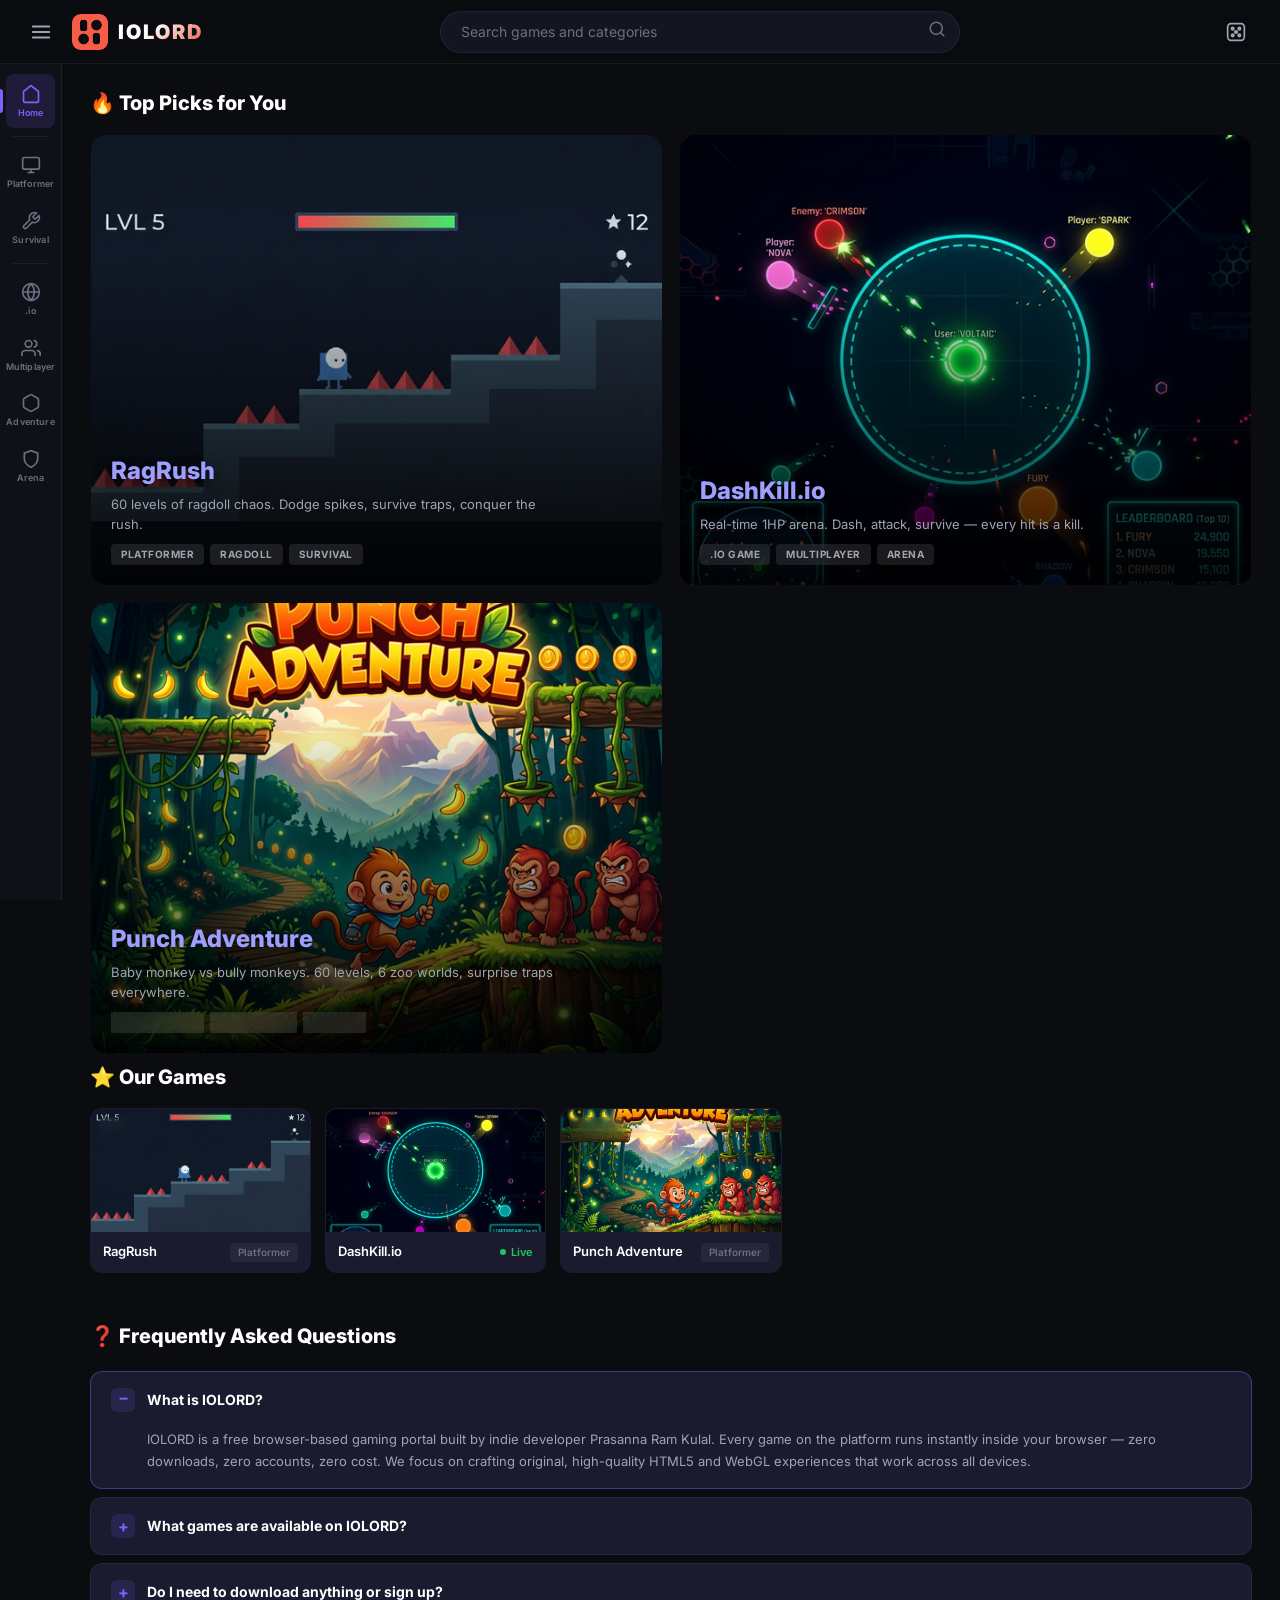
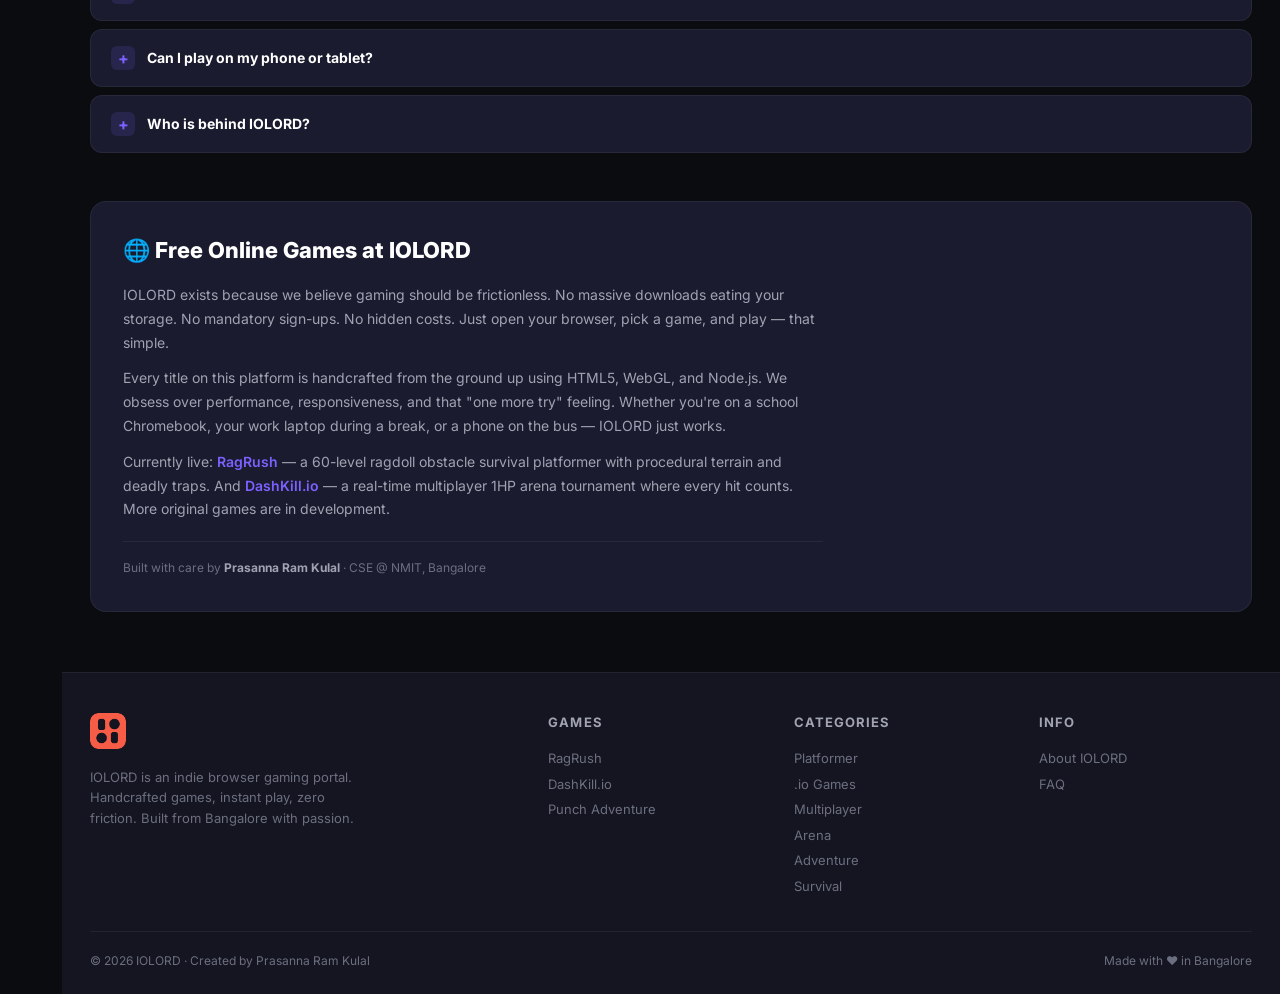
==== commit 9a070207: "Add Punch Adventure game to IOLORD portal" ====
--- a/index.html
+++ b/index.html
@@ -8,7 +8,7 @@
   <!-- ═══ PRIMARY SEO ═══ -->
   <title>IOLORD — Play Top Free Browser .IO Games Online | No Download</title>
   <meta name="description"
-    content="IOLORD brings you handcrafted browser games built for instant fun. Jump into RagRush, a 60-level ragdoll platformer, or battle live players in DashKill.io — all free, no downloads, no sign-ups. Built by indie dev Prasanna Ram Kulal.">
+    content="IOLORD brings you handcrafted browser games built for instant fun. Jump into RagRush, a 60-level ragdoll platformer, battle live players in DashKill.io, or play Punch Adventure — all free, no downloads, no sign-ups. Built by indie dev Prasanna Ram Kulal.">
   <meta name="keywords"
     content="iolord, io games, free browser games, online games, ragrush, dashkill io, play games online free, web games, unblocked games, html5 games, webgl games, ragdoll games, multiplayer io games, arena games, platformer games, indie games, browser gaming, instant play games">
   <meta name="author" content="Prasanna Ram Kulal">
@@ -128,6 +128,28 @@
   }
   </script>
 
+
+  <!-- ═══ STRUCTURED DATA — VideoGame (Punch Adventure) ═══ -->
+  <script type="application/ld+json">
+  {
+    "@context": "https://schema.org",
+    "@type": "VideoGame",
+    "name": "Punch Adventure",
+    "url": "https://punchadventure.iolord.com/",
+    "description": "A premium 2D platformer where a baby monkey fights bully monkeys to protect its toy. 60 levels across 6 zoo worlds with surprise ground collapses, swinging vines, and atmospheric parallax forests.",
+    "genre": ["Platformer", "Adventure", "Action"],
+    "gamePlatform": "Web Browser",
+    "applicationCategory": "Game",
+    "operatingSystem": "Any",
+    "offers": { "@type": "Offer", "price": "0", "priceCurrency": "USD" },
+    "author": { "@type": "Person", "name": "Prasanna Ram Kulal" },
+    "publisher": { "@type": "Organization", "name": "IOLORD" },
+    "image": "https://www.iolord.com/assets/games/punchadventure-thumb.png",
+    "playMode": "SinglePlayer",
+    "numberOfPlayers": { "@type": "QuantitativeValue", "value": 1 }
+  }
+  </script>
+
   <!-- ═══ STRUCTURED DATA — FAQ ═══ -->
   <script type="application/ld+json">
   {
@@ -250,7 +272,11 @@
         <path d="M23 21v-2a4 4 0 0 0-3-3.87" />
         <path d="M16 3.13a4 4 0 0 1 0 7.75" />
       </svg><span>Multiplayer</span></a>
-    <a href="#" class="sidebar-item" data-filter="arena"><svg viewBox="0 0 24 24" fill="none" stroke="currentColor"
+    <a href="#" class="sidebar-item" data-filter="adventure"><svg viewBox="0 0 24 24" fill="none" stroke="currentColor"
+        stroke-width="2">
+        <path d="M21 16V8a2 2 0 0 0-1-1.73l-7-4a2 2 0 0 0-2 0l-7 4A2 2 0 0 0 3 8v8a2 2 0 0 0 1 1.73l7 4a2 2 0 0 0 2 0l7-4A2 2 0 0 0 21 16z" />
+      </svg><span>Adventure</span></a>
+        <a href="#" class="sidebar-item" data-filter="arena"><svg viewBox="0 0 24 24" fill="none" stroke="currentColor"
         stroke-width="2">
         <path d="M12 22s8-4 8-10V5l-8-3-8 3v7c0 6 8 10 8 10z" />
       </svg><span>Arena</span></a>
@@ -297,6 +323,23 @@
                 class="hero-tag">Multiplayer</span><span class="hero-tag">Arena</span></div>
           </div>
         </a>
+
+        <a href="https://punchadventure.iolord.com" target="_blank" rel="noopener" class="hero-card" id="hero-punchadventure"
+          data-categories="platformer,adventure">
+          <img src="assets/games/punchadventure-thumb.png"
+            alt="Punch Adventure gameplay — baby monkey platforming through atmospheric forest with enemies" class="hero-thumb" width="800"
+            height="450" loading="eager">
+          <div class="hero-card-overlay"></div>
+          <div class="hero-play-btn"><svg viewBox="0 0 24 24" fill="currentColor">
+              <polygon points="5,3 19,12 5,21" />
+            </svg></div>
+          <div class="hero-card-info">
+            <div class="hero-card-title">Punch Adventure</div>
+            <div class="hero-card-desc">Baby monkey vs bully monkeys. 60 levels, 6 zoo worlds, surprise traps everywhere.</div>
+            <div class="hero-card-tags"><span class="hero-tag">Platformer</span><span
+                class="hero-tag">Adventure</span><span class="hero-tag">Action</span></div>
+          </div>
+        </a>
       </div>
     </section>
 
@@ -335,6 +378,22 @@
           </div>
           <div class="card-info"><span class="card-title">DashKill.io</span><span class="card-live"><span
                 class="live-dot"></span><span id="dk-live">Live</span></span></div>
+        </a>
+
+        <a href="https://punchadventure.iolord.com" target="_blank" rel="noopener" class="game-card" id="card-punchadventure"
+          data-categories="platformer,adventure">
+          <div class="card-thumb-wrapper">
+            <img src="assets/games/punchadventure-thumb.png" alt="Punch Adventure" class="card-thumb" width="400" height="225"
+              loading="lazy">
+            <span class="card-badge badge-hot">⭐ New</span>
+            <div class="card-overlay">
+              <div class="play-circle"><svg viewBox="0 0 24 24" fill="currentColor">
+                  <polygon points="5,3 19,12 5,21" />
+                </svg></div>
+            </div>
+          </div>
+          <div class="card-info"><span class="card-title">Punch Adventure</span><span class="card-tag-small">Platformer</span>
+          </div>
         </a>
       </div>
     </section>
@@ -354,7 +413,7 @@
           <p class="faq-a">Right now, IOLORD features two original titles. <strong>RagRush</strong> is a 60-level
             ragdoll obstacle survival platformer where you dodge deadly traps and navigate procedural terrain.
             <strong>DashKill.io</strong> is a real-time multiplayer .io arena tournament where one hit eliminates anyone
-            — and every level raises the stakes. More games are being developed.</p>
+            — and every level raises the stakes. <strong>Punch Adventure</strong> is a premium 2D platformer where a baby monkey fights bully monkeys to protect its toy across 60 levels in 6 zoo worlds — with surprise ground collapses, swinging vines, and atmospheric parallax forests.</p>
         </details>
         <details class="faq-item">
           <summary class="faq-q">Do I need to download anything or sign up?</summary>
@@ -407,6 +466,7 @@
         <h4>Games</h4>
         <a href="https://ragrush.iolord.com" target="_blank" rel="noopener">RagRush</a>
         <a href="https://dashkill.iolord.com" target="_blank" rel="noopener">DashKill.io</a>
+        <a href="https://punchadventure.iolord.com" target="_blank" rel="noopener">Punch Adventure</a>
       </div>
       <div class="footer-col">
         <h4>Categories</h4>
@@ -414,6 +474,7 @@
         <a href="#" data-filter-link="io">.io Games</a>
         <a href="#" data-filter-link="multiplayer">Multiplayer</a>
         <a href="#" data-filter-link="arena">Arena</a>
+        <a href="#" data-filter-link="adventure">Adventure</a>
         <a href="#" data-filter-link="survival">Survival</a>
       </div>
       <div class="footer-col">
@@ -429,7 +490,7 @@
   </footer>
 
   <script>
-    const GAMES = [{ name: 'RagRush', cardId: 'card-ragrush', heroId: 'hero-ragrush', url: 'https://ragrush.iolord.com', cats: ['platformer', 'survival'] }, { name: 'DashKill.io', cardId: 'card-dashkill', heroId: 'hero-dashkill', url: 'https://dashkill.iolord.com', cats: ['io', 'multiplayer', 'arena'] }];
+    const GAMES = [{ name: 'RagRush', cardId: 'card-ragrush', heroId: 'hero-ragrush', url: 'https://ragrush.iolord.com', cats: ['platformer', 'survival'] }, { name: 'DashKill.io', cardId: 'card-dashkill', heroId: 'hero-dashkill', url: 'https://dashkill.iolord.com', cats: ['io', 'multiplayer', 'arena'] }, { name: 'Punch Adventure', cardId: 'card-punchadventure', heroId: 'hero-punchadventure', url: 'https://punchadventure.iolord.com', cats: ['platformer', 'adventure'] }];
     const searchBar = document.getElementById('searchBar');
     searchBar.addEventListener('input', () => { const q = searchBar.value.toLowerCase().trim(); GAMES.forEach(g => { const m = !q || g.name.toLowerCase().includes(q) || g.cats.some(c => c.includes(q)); document.getElementById(g.cardId).style.display = m ? '' : 'none'; document.getElementById(g.heroId).style.display = m ? '' : 'none'; }); });
     document.querySelectorAll('.sidebar-item[data-filter]').forEach(b => { b.addEventListener('click', e => { e.preventDefault(); const f = b.dataset.filter; document.querySelectorAll('.sidebar-item').forEach(i => i.classList.remove('active')); b.classList.add('active'); searchBar.value = ''; GAMES.forEach(g => { const s = f === 'all' || g.cats.includes(f); document.getElementById(g.cardId).style.display = s ? '' : 'none'; document.getElementById(g.heroId).style.display = s ? '' : 'none'; }); window.scrollTo({ top: 0, behavior: 'smooth' }); }); });
